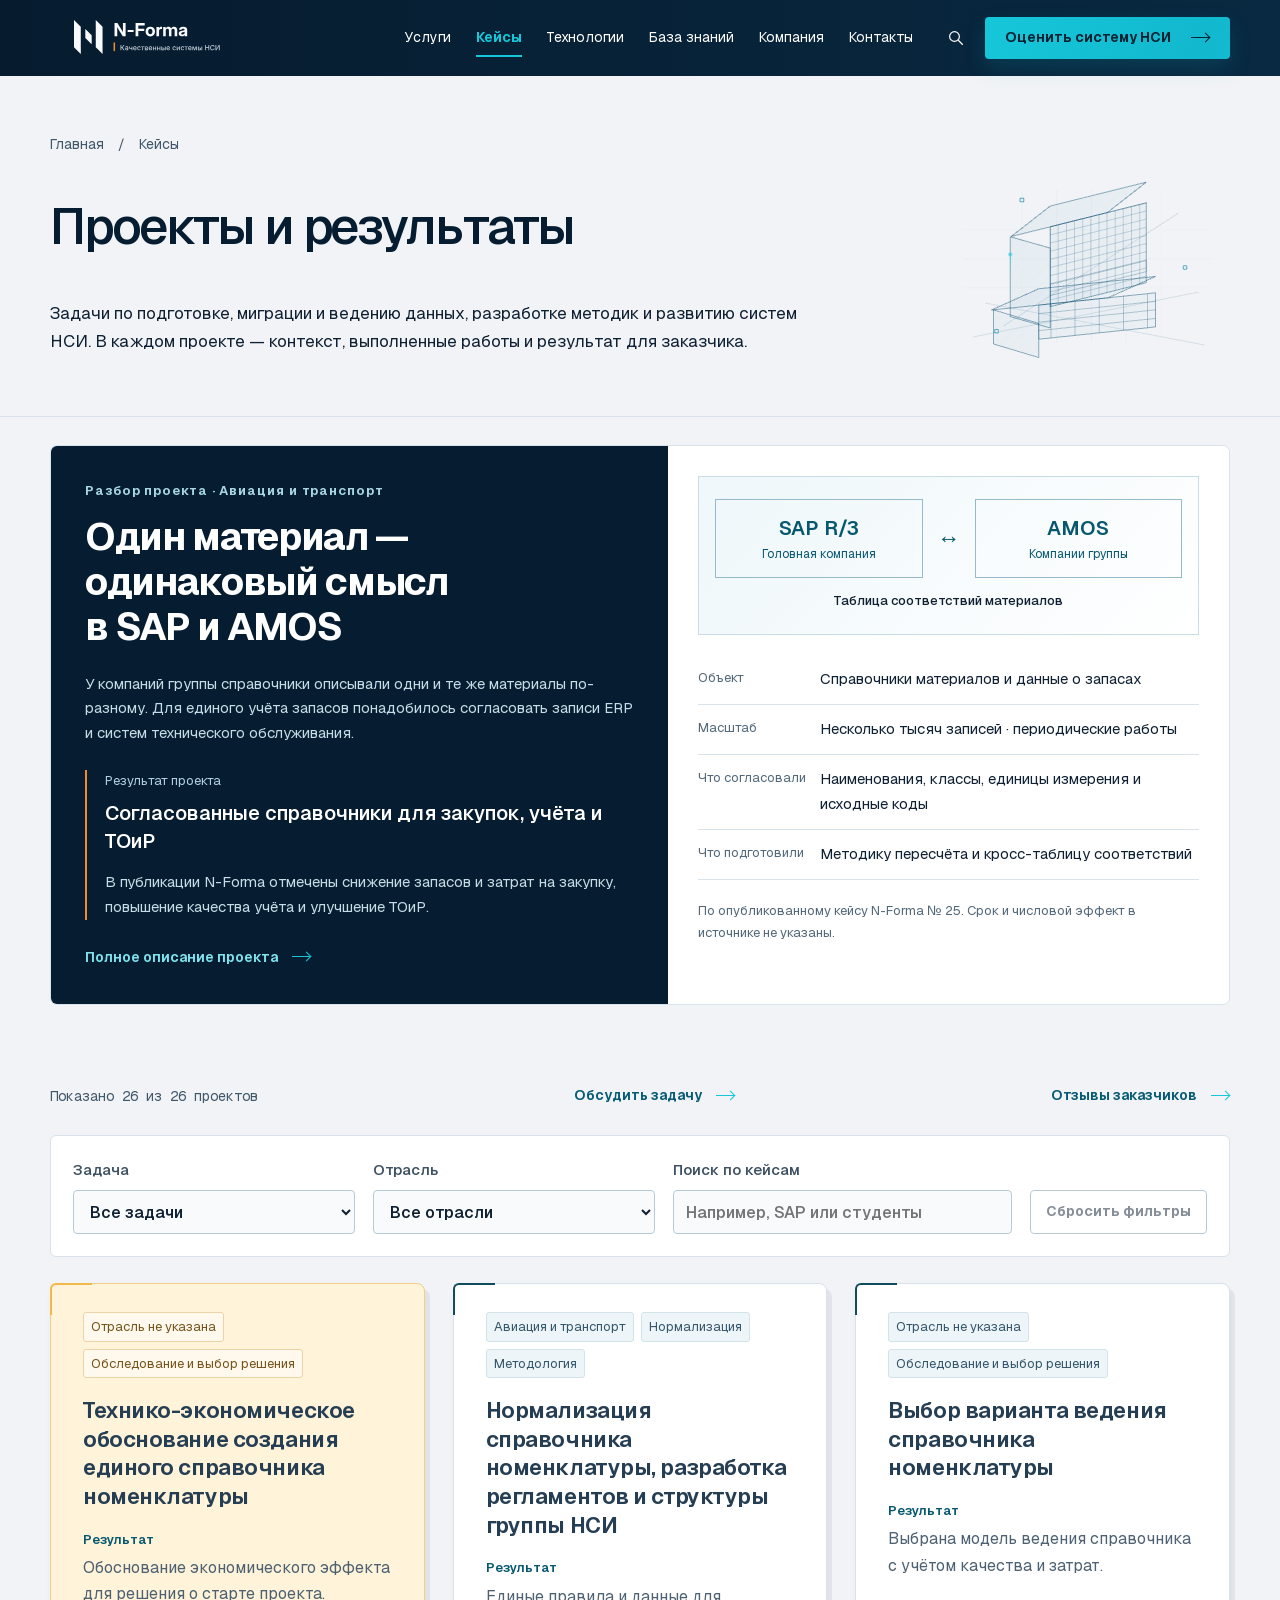
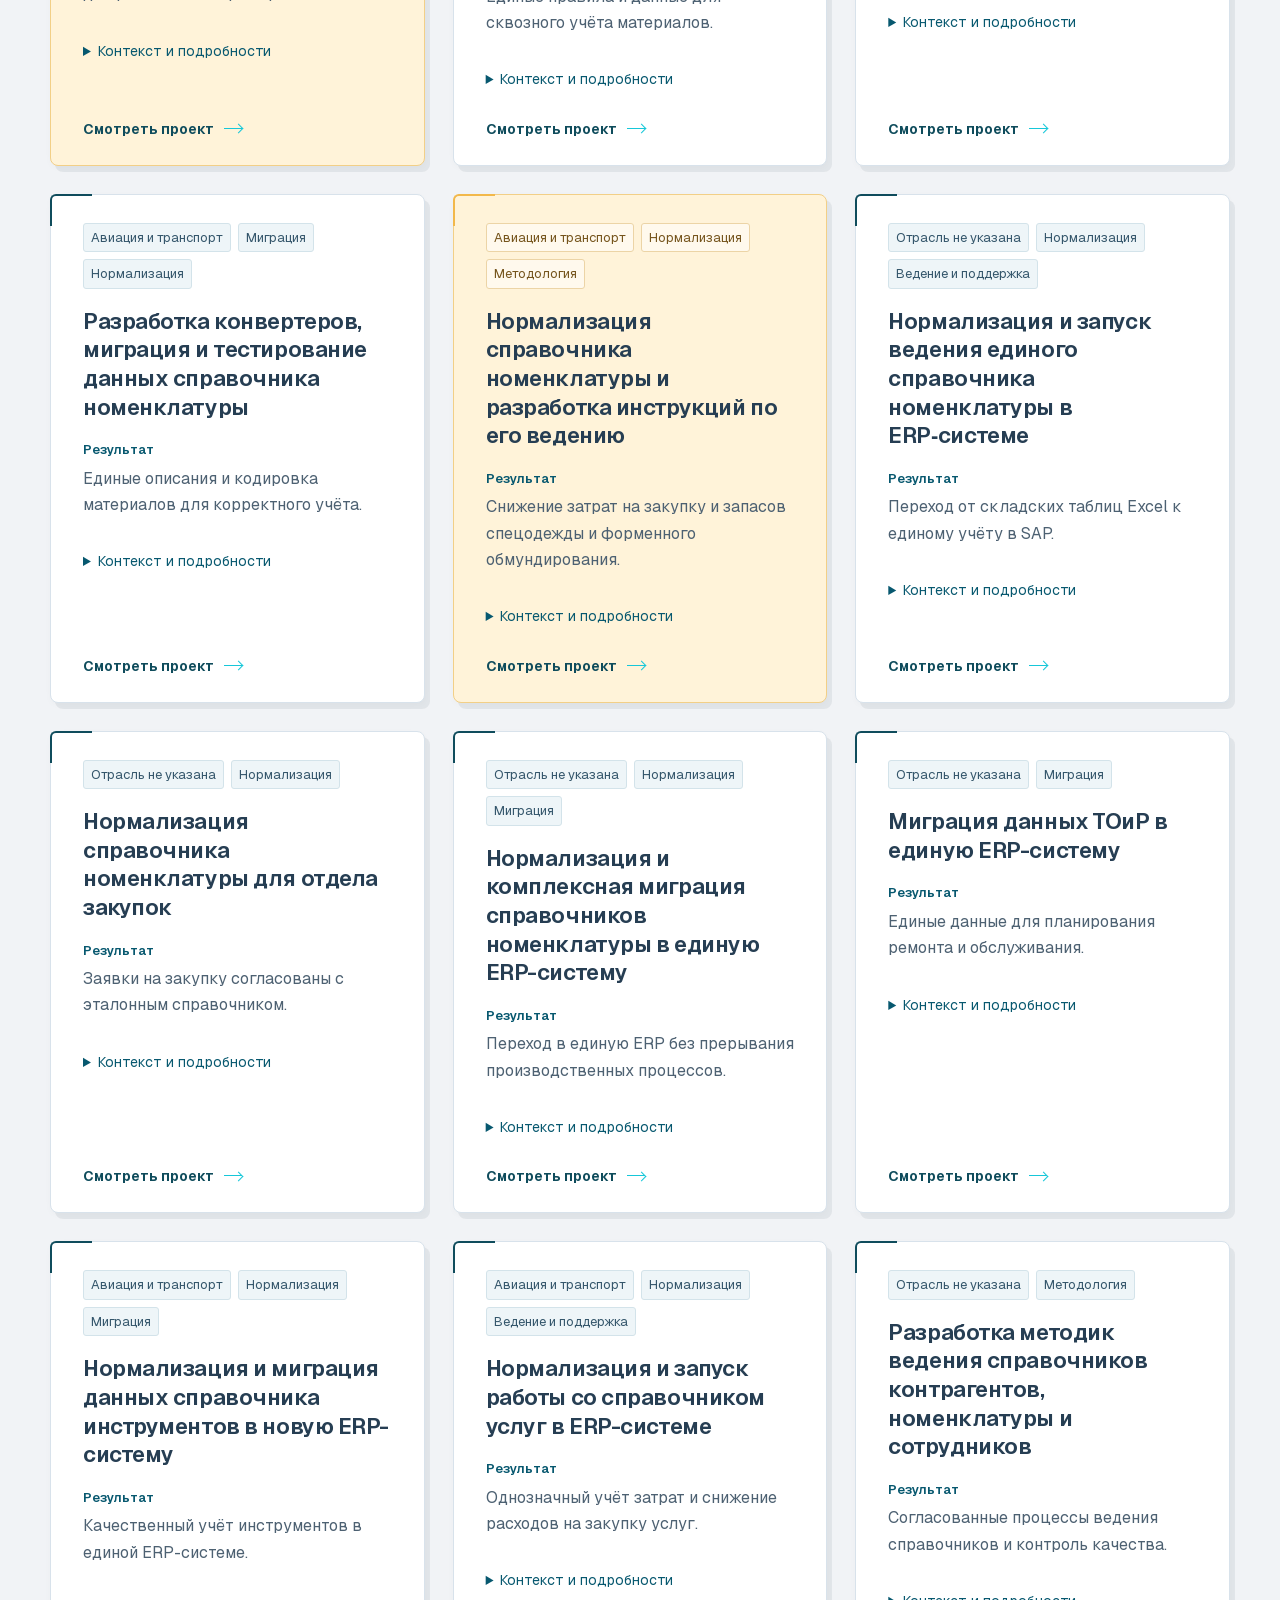
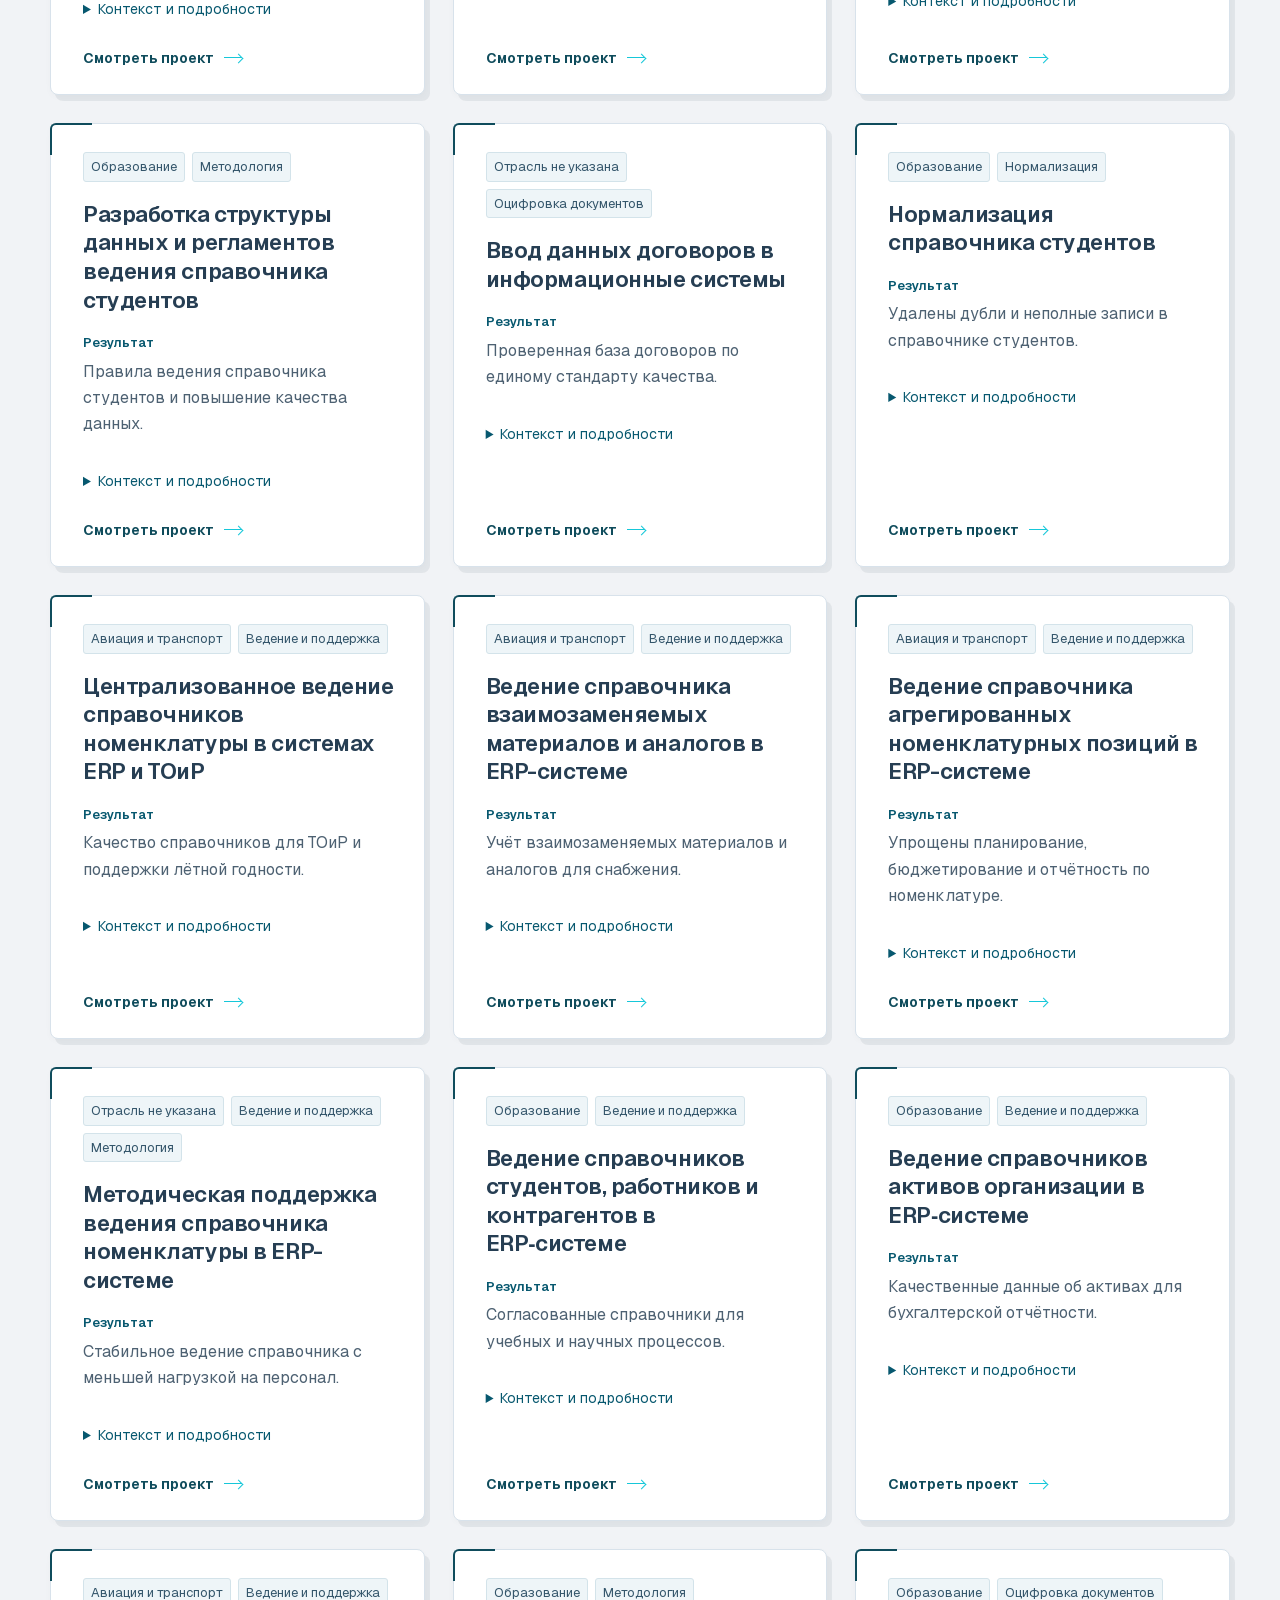
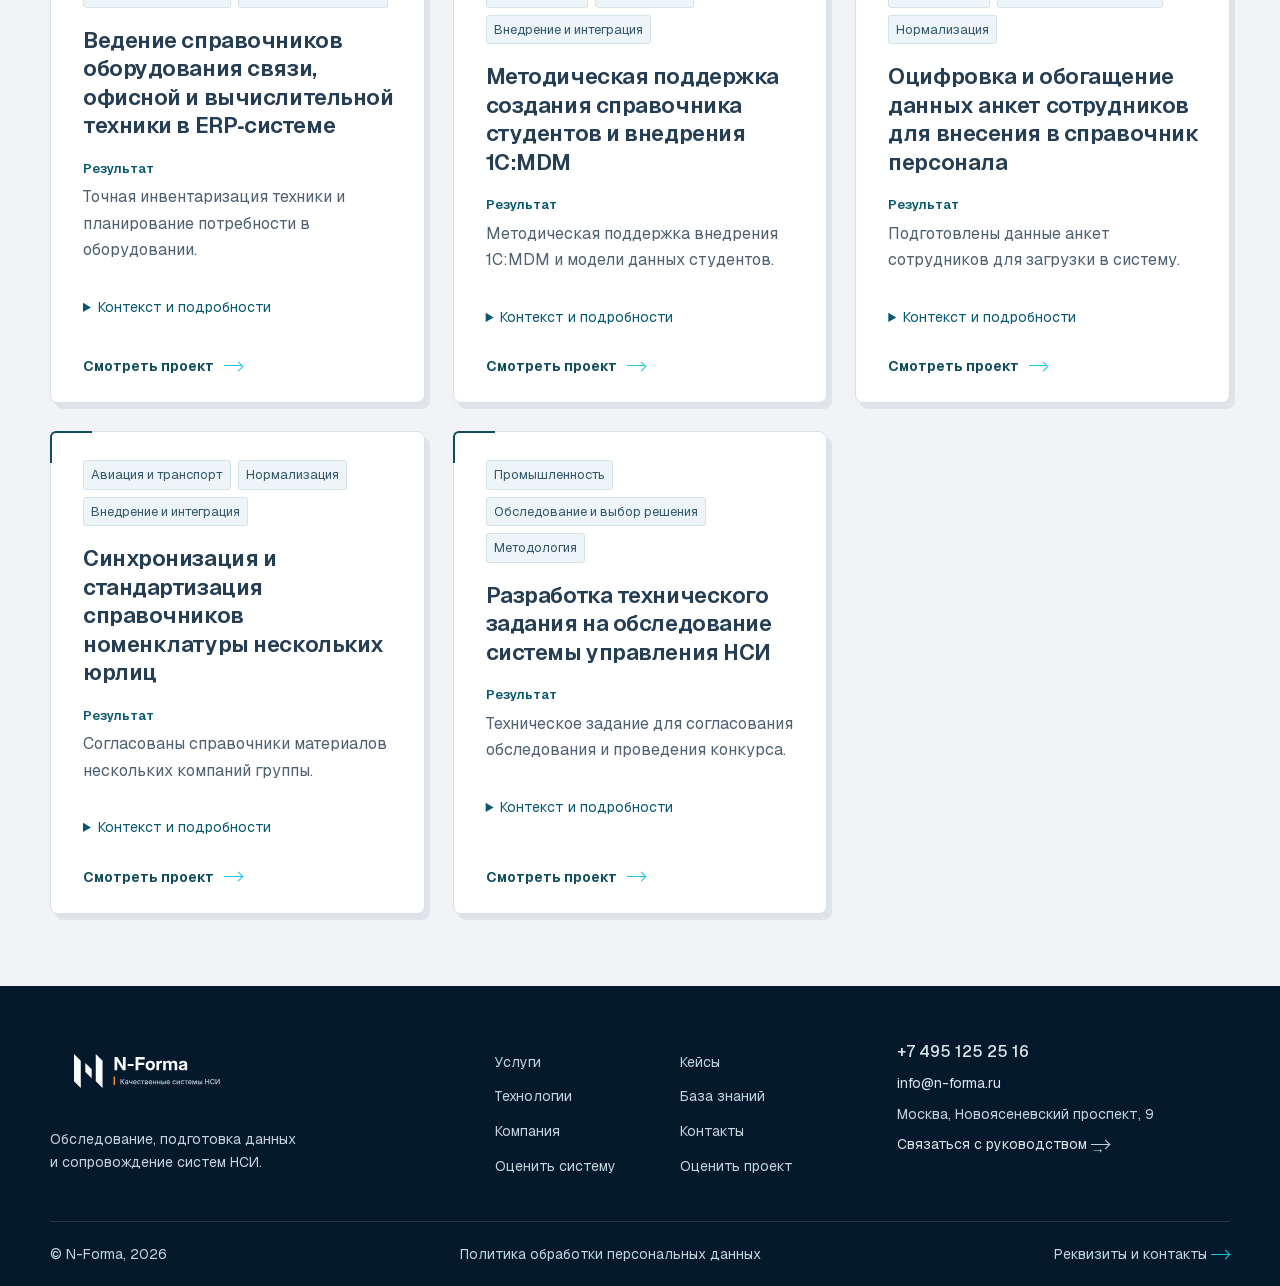
==== cases.html @ 67348733 "Update N-Forma website preview" ====
<!doctype html>
<html lang="ru">

<head>

  <meta charset="utf-8"><meta name="viewport" content="width=device-width,initial-scale=1">

  <title>Кейсы — N-Forma</title>

  <meta name="description" content="Обследование, нормализация и сопровождение системы НСИ. Реальные проекты и понятный путь к решению вашей задачи.">

  <link rel="icon" href="assets/favicon.svg" type="image/svg+xml">

  <link rel="stylesheet" href="styles.css"><script src="data.js?v=3a1f47add6fd" defer></script><script src="site-interactions.js?v=3a1f47add6fd" defer></script><script src="main.js?v=3a1f47add6fd" defer></script>

<link rel="stylesheet" href="arrow-alignment.css"><link rel="stylesheet" href="navigation-state.css"><link rel="stylesheet" href="brandbook-cards.css?v=b3c3fd119203"><link rel="stylesheet" href="living-blueprint.css?v=c38be927a0c7"><script src="living-blueprint.js?v=c38be927a0c7" defer></script><link rel="stylesheet" href="section-blueprints.css?v=128b414342e8"><script src="section-blueprints-data.js?v=128b414342e8" defer></script><script src="section-blueprints.js?v=128b414342e8" defer></script><link rel="stylesheet" href="site-interactions.css?v=3a1f47add6fd"><link rel="stylesheet" href="research-enhancements.css?v=e15703fcad5e"><script src="research-enhancements.js?v=e15703fcad5e" defer></script></head>

<body data-page="cases">

  <a class="skip-link" href="#main">К основному содержанию</a>

  <header class="site-header" data-header></header>

<main id="main"><section class="section-intro section-intro--diagram"><div class="container"><div class="breadcrumbs"><a href="index.html">Главная</a><span>/</span><span data-breadcrumb-title></span></div><h1 data-page-title></h1><p class="intro-lead" data-page-description></p></div></section><!-- rx:featured:start --><div class="container"><article class="rx-featured" aria-labelledby="featured-case-title"><div class="rx-feature-story"><p class="rx-kicker">Разбор проекта · Авиация и транспорт</p><h3 id="featured-case-title">Один материал —<br>одинаковый смысл<br>в SAP и AMOS</h3><p>У компаний группы справочники описывали одни и те же материалы по-разному. Для единого учёта запасов понадобилось согласовать записи ERP и систем технического обслуживания.</p><div class="rx-case-result"><span>Результат проекта</span><strong>Согласованные справочники для закупок, учёта и ТОиР</strong><p>В публикации N-Forma отмечены снижение запасов и затрат на закупку, повышение качества учёта и улучшение ТОиР.</p></div><a class="text-link" href="https://n-forma.ru/project_25">Полное описание проекта <span class="arrow" aria-hidden="true">→</span></a></div><div class="rx-case-passport"><div class="rx-case-diagram" aria-label="Согласование справочников SAP R/3 и AMOS"><span>SAP R/3<small>Головная компания</small></span><b aria-hidden="true">↔</b><span>AMOS<small>Компании группы</small></span><strong>Таблица соответствий материалов</strong></div><dl><div><dt>Объект</dt><dd>Справочники материалов и данные о запасах</dd></div><div><dt>Масштаб</dt><dd>Несколько тысяч записей · периодические работы</dd></div><div><dt>Что согласовали</dt><dd>Наименования, классы, единицы измерения и исходные коды</dd></div><div><dt>Что подготовили</dt><dd>Методику пересчёта и кросс-таблицу соответствий</dd></div></dl><p class="rx-footnote">По опубликованному кейсу N-Forma № 25. Срок и числовой эффект в источнике не указаны.</p></div></article></div><!-- rx:featured:end --><section class="overview-section"><div class="container"><div class="overview-tools"><span class="result-count" data-count></span><a class="text-link" href="contacts.html#question">Обсудить задачу <span aria-hidden="true">↗</span></a></div><div class="overview-grid" data-overview></div></div></section></main>
<footer data-footer></footer>

  <dialog class="search-dialog" aria-labelledby="search-title"><div class="dialog-heading"><h2 id="search-title">Поиск по сайту</h2><button type="button" class="icon-button" data-close-search aria-label="Закрыть поиск">×</button></div><label class="visually-hidden" for="site-search">Что вы ищете?</label><input id="site-search" type="search" placeholder="Услуга, проект, технология…" autocomplete="off"><p class="search-help">Например: обследование, миграция, студенты, Loginom.</p><div class="search-results" aria-live="polite"></div></dialog>

  <script type="application/ld+json">{"@context":"https://schema.org","@type":"Organization","name":"N-Forma","url":"https://n-forma.ru/","email":"info@n-forma.ru","telephone":"+74951252516"}</script>

</body>

</html>
---- styles.css ----
@font-face{font-family:Geist;src:url('assets/fonts/sans-cyr.woff2') format('woff2');font-weight:100 900;font-display:swap;unicode-range:U+0301,U+0400-045F,U+0490-0491,U+04B0-04B1,U+2116}
@font-face{font-family:Geist;src:url('assets/fonts/sans-latin.woff2') format('woff2');font-weight:100 900;font-display:swap;unicode-range:U+0000-00FF,U+2000-206F,U+20AC,U+2122,U+2191,U+2193,U+2212,U+2215}
@font-face{font-family:'Geist Mono';src:url('assets/fonts/mono-cyr.woff2') format('woff2');font-weight:100 900;font-display:swap;unicode-range:U+0301,U+0400-045F,U+2116}
@font-face{font-family:'Geist Mono';src:url('assets/fonts/mono-latin.woff2') format('woff2');font-weight:100 900;font-display:swap;unicode-range:U+0000-00FF,U+2000-206F,U+2122,U+2191,U+2193,U+2212,U+2215}


:root {
  --ink: #0f2033;
  --navy: #061d31;
  --navy-2: #0e3656;
  --teal: #07586f;
  --cyan: #16c7d9;
  --cyan-soft: #dff8fb;
  --orange: #f28b2b;
  --cloud: #f1f3f6;
  --line: #d8e2eb;
  --steel: #647386;
  --white: #ffffff;
}

* { box-sizing: border-box; }
html { scroll-behavior: smooth; }
body {
  margin: 0;
  background: var(--cloud);
  color: var(--ink);
  font-family: var(--font-geist-sans), Inter, Arial, sans-serif;
  -webkit-font-smoothing: antialiased;
}
a { color: inherit; text-decoration: none; }
button { font: inherit; }
.container { width: min(1180px, calc(100% - 48px)); margin: 0 auto; }

.site-header {
  position: fixed;
  z-index: 50;
  inset: 0 0 auto;
  height: 76px;
  color: var(--white);
  background: linear-gradient(90deg, #061b2e 0%, #082941 100%);
  transition: box-shadow .25s ease, height .25s ease;
}
.site-header.is-scrolled { height: 68px; box-shadow: 0 12px 36px rgba(4, 26, 43, .18); }
.nav-wrap { height: 100%; display: flex; align-items: center; gap: 28px; }
.brand { display: inline-flex; align-items: center; min-width: 199px; flex: 0 0 auto; }
.brand-logo { display: block; width: 199px; height: 64px; }
.main-nav { margin-left: auto; display: flex; align-items: center; gap: 25px; font-size: 12px; }
.main-nav a { position: relative; opacity: .82; transition: opacity .2s ease; }
.main-nav a::after { content: ""; position: absolute; left: 0; right: 100%; bottom: -8px; height: 1px; background: var(--cyan); transition: right .2s ease; }
.main-nav a:hover, .main-nav a:focus-visible { opacity: 1; }
.main-nav a:hover::after, .main-nav a:focus-visible::after { right: 0; }
.header-cta { flex: 0 0 auto; }

.button { min-height: 46px; display: inline-flex; align-items: center; justify-content: center; gap: 20px; padding: 0 22px; border: 1px solid transparent; border-radius: 4px; font-size: 12px; font-weight: 650; transition: transform .2s ease, box-shadow .2s ease, background .2s ease; }
.button:hover { transform: translateY(-2px); }
.button-cyan { min-height: 42px; padding: 0 19px; background: var(--cyan); color: #032234; box-shadow: 0 9px 22px rgba(18, 185, 210, .15); }
.button-primary { background: linear-gradient(135deg, #075570, #087f98); color: #fff; box-shadow: 0 12px 28px rgba(6, 67, 92, .18); }
.button-secondary { border-color: #7893a6; background: rgba(255,255,255,.72); color: var(--ink); }
.arrow { font-size: 19px; font-weight: 400; line-height: 1; color: var(--cyan); transition: transform .2s ease; }
a:hover .arrow { transform: translateX(4px); }
.button-primary .arrow, .button-cyan .arrow { color: currentColor; }

.menu-toggle { display: none; width: 42px; height: 42px; margin-left: auto; border: 1px solid rgba(255,255,255,.25); border-radius: 4px; background: transparent; align-items: center; justify-content: center; flex-direction: column; gap: 5px; }
.menu-toggle span { width: 18px; height: 1px; background: #fff; transition: transform .2s ease, opacity .2s ease; }
.menu-toggle.is-open span:nth-child(1) { transform: translateY(6px) rotate(45deg); }
.menu-toggle.is-open span:nth-child(2) { opacity: 0; }
.menu-toggle.is-open span:nth-child(3) { transform: translateY(-6px) rotate(-45deg); }

.hero { position: relative; min-height: 638px; padding-top: 76px; overflow: hidden; background: radial-gradient(circle at 70% 40%, #fff 0, rgba(255,255,255,.88) 22%, transparent 55%), linear-gradient(118deg, #fff 0%, #f7fafc 55%, #eaf3f8 100%); }
.hero::after { content: ""; position: absolute; left: 0; right: 0; bottom: 0; height: 1px; background: var(--line); }
.hero-grid { position: absolute; inset: 76px 0 0 48%; opacity: .42; background-image: linear-gradient(rgba(17,75,95,.11) 1px, transparent 1px), linear-gradient(90deg, rgba(17,75,95,.11) 1px, transparent 1px); background-size: 72px 72px; mask-image: linear-gradient(to right, transparent, #000 25%, #000 80%, transparent); }
.hero-layout { min-height: 562px; display: grid; grid-template-columns: 1.02fr .98fr; align-items: center; position: relative; z-index: 1; }
.hero-copy { padding: 54px 0 50px; }
.eyebrow { margin: 0 0 18px; display: flex; align-items: center; gap: 12px; color: #517083; font-family: var(--font-geist-mono), monospace; font-size: 10px; font-weight: 600; letter-spacing: .16em; text-transform: uppercase; }
.eyebrow span { display: block; width: 2px; height: 23px; background: var(--orange); }
.hero h1 { margin: 0; max-width: 650px; font-size: clamp(48px, 5vw, 72px); line-height: .99; letter-spacing: -.055em; font-weight: 630; }
.hero h1 em { color: var(--teal); font-style: normal; }
.hero-lead { max-width: 530px; margin: 27px 0 0; color: #3f5263; font-size: 17px; line-height: 1.65; }
.hero-actions { display: flex; gap: 14px; margin-top: 32px; }

.blueprint { position: relative; height: 470px; transform: perspective(900px) rotateX(1deg); }
.blueprint-label { position: absolute; top: 40px; right: 4px; color: #6b8da0; font-family: var(--font-geist-mono), monospace; font-size: 9px; letter-spacing: .14em; }
.building { position: absolute; border: 1px solid rgba(8, 76, 111, .55); background-color: rgba(190, 218, 232, .18); box-shadow: inset 0 0 30px rgba(10,83,118,.04); background-image: linear-gradient(rgba(8,76,111,.22) 1px, transparent 1px), linear-gradient(90deg, rgba(8,76,111,.22) 1px, transparent 1px); background-size: 22px 22px; }
.building i { position: absolute; inset: 0; border: inherit; transform-origin: bottom left; }
.building.back { width: 270px; height: 230px; right: 78px; top: 92px; transform: skewY(-14deg); }
.building.back i:nth-child(1) { transform: translateX(-112px) skewY(28deg); width: 112px; background-color: rgba(8,61,91,.05); }
.building.back i:nth-child(2) { transform: translateY(-58px) skewX(-62deg); height: 58px; background-color: rgba(255,255,255,.2); }
.building.back i:nth-child(3) { inset: auto 0 18px; height: 34px; background: rgba(5,48,76,.12); }
.building.front { width: 340px; height: 102px; right: 22px; top: 310px; transform: skewY(-6deg); background-size: 34px 24px; }
.building.front i:nth-child(1) { transform: translateX(-135px) skewY(22deg); width: 135px; background-color: rgba(8,61,91,.07); }
.building.front i:nth-child(2) { transform: translateY(-48px) skewX(-71deg); height: 48px; }
.building.front i:nth-child(3) { inset: 14px auto 0 21%; width: 1px; border: 0; background: rgba(8,76,111,.45); }
.building.front i:nth-child(4) { inset: 14px 17% 0 auto; width: 1px; border: 0; background: rgba(8,76,111,.45); }
.axis { position: absolute; height: 1px; background: rgba(8,76,111,.3); transform-origin: left; }
.axis-a { width: 620px; left: -60px; bottom: 66px; transform: rotate(-7deg); }
.axis-b { width: 540px; left: -20px; bottom: 44px; transform: rotate(10deg); }
.axis-c { width: 520px; left: 10px; bottom: 104px; transform: rotate(-28deg); }
.node { position: absolute; width: 4px; height: 4px; border: 1px solid #1689ab; background: #fff; }
.node-a { top: 62px; left: 35%; }.node-b { top: 154px; right: 2%; }.node-c { bottom: 37px; left: 12%; }

.trust-strip { background: rgba(255,255,255,.9); border-bottom: 1px solid var(--line); }
.trust-grid { min-height: 126px; display: grid; grid-template-columns: 1fr 1fr 1fr 1.35fr; align-items: stretch; }
.metric { position: relative; display: grid; grid-template-columns: 42px auto; grid-template-rows: auto auto; align-content: center; column-gap: 13px; padding: 20px 28px; border-right: 1px solid var(--line); }
.metric:first-child { padding-left: 0; }
.metric:last-child { border-right: 0; }
.metric-icon { grid-row: 1 / 3; align-self: center; color: #0b5270; font-size: 28px; font-weight: 300; }
.metric strong { font-size: 29px; line-height: 1.05; letter-spacing: -.04em; }
.metric p { margin: 7px 0 0; color: #556578; font-size: 11px; line-height: 1.45; }
.metric-wide strong { font-size: 20px; }

.section { padding: 88px 0 96px; }
.services-section { position: relative; overflow: hidden; background: linear-gradient(180deg, #f6f9fb, #fff); }
.services-section > .container { position: relative; z-index: 1; }
.layer-stack { position: absolute; z-index: 0; top: 74px; right: -50px; width: 320px; height: 250px; opacity: .28; pointer-events: none; transform: rotate(-5deg); }
.layer-stack span { position: absolute; right: 0; width: 245px; height: 118px; border: 1px solid rgba(15,92,126,.26); background-image: linear-gradient(rgba(20,111,147,.14) 1px, transparent 1px), linear-gradient(90deg, rgba(20,111,147,.14) 1px, transparent 1px); background-size: 28px 28px; transform: skewY(-18deg); }
.layer-stack span:nth-child(1) { top: 0; right: 42px; }
.layer-stack span:nth-child(2) { top: 49px; right: 18px; background-color: rgba(22,199,217,.045); }
.layer-stack span:nth-child(3) { top: 98px; right: -6px; background-color: rgba(14,54,86,.045); }
.layer-stack i { position: absolute; top: 22px; right: 92px; width: 7px; height: 7px; border: 1px solid #f28b2b; background: #fff; box-shadow: 70px 58px 0 -1px #fff, 70px 58px 0 0 #1689ab, 144px 118px 0 -1px #fff, 144px 118px 0 0 #1689ab; }
.section-heading { margin-bottom: 38px; display: flex; align-items: end; justify-content: space-between; gap: 30px; }
.section-heading h2 { margin: 0; font-size: clamp(34px, 4vw, 50px); line-height: 1.08; letter-spacing: -.045em; font-weight: 610; }
.text-link { display: inline-flex; align-items: center; gap: 14px; color: #075b75; font-size: 12px; font-weight: 620; }
.services-grid { display: grid; grid-template-columns: repeat(5, 1fr); gap: 13px; }
.service-card { min-height: 314px; display: flex; flex-direction: column; padding: 24px 22px 21px; border: 1px solid #dce5ec; border-radius: 6px; background: rgba(255,255,255,.92); box-shadow: 0 12px 32px rgba(21, 58, 82, .045); transition: transform .25s ease, border-color .25s ease, box-shadow .25s ease; }
.service-card:hover { transform: translateY(-7px); border-color: #99cad6; box-shadow: 0 20px 42px rgba(13, 67, 91, .1); }
.service-top { display: flex; align-items: start; justify-content: space-between; }
.service-icon { color: #0d6680; font-size: 31px; line-height: 1; }
.service-no { color: #8da0ae; font-family: var(--font-geist-mono), monospace; font-size: 10px; }
.service-card h3 { margin: 28px 0 13px; font-size: 17px; line-height: 1.3; letter-spacing: -.02em; }
.service-card p { margin: 0; color: #5c6a79; font-size: 12px; line-height: 1.58; }
.card-link { margin-top: auto; display: flex; align-items: center; justify-content: space-between; color: #0a6982; font-size: 11px; font-weight: 650; }
.cases-section { background: #fff; }
.cases-heading { align-items: center; }
.filters { display: flex; gap: 5px; padding: 4px; border-radius: 6px; background: #eef3f6; }
.filter { min-height: 34px; padding: 0 16px; border: 0; border-radius: 4px; color: #536476; background: transparent; font-size: 10px; cursor: pointer; transition: color .2s ease, background .2s ease; }
.filter:hover { color: var(--ink); }
.filter.is-active { color: #fff; background: var(--navy); }
.cases-grid { display: grid; grid-template-columns: repeat(4, 1fr); gap: 14px; }
.case-card { min-height: 430px; display: flex; flex-direction: column; overflow: hidden; border: 1px solid var(--line); border-radius: 7px; background: #fff; box-shadow: 0 13px 32px rgba(17, 55, 79, .05); }
.case-visual { position: relative; height: 174px; overflow: hidden; background: linear-gradient(155deg, #041a2e, #06314e); }
.case-visual::after { content: ""; position: absolute; inset: 0; background: linear-gradient(120deg, transparent, rgba(18,185,210,.09)); }
.case-grid-lines { position: absolute; inset: 0; opacity: .22; background-image: linear-gradient(rgba(58,193,220,.32) 1px, transparent 1px), linear-gradient(90deg, rgba(58,193,220,.32) 1px, transparent 1px); background-size: 22px 22px; }
.case-visual i { position: absolute; z-index: 1; bottom: 18px; width: 52px; border: 1px solid rgba(96,214,232,.52); background: rgba(18,105,139,.12); box-shadow: inset 0 0 18px rgba(18,185,210,.08); }
.case-visual i:nth-of-type(1) { left: 18px; height: 65px; }
.case-visual i:nth-of-type(2) { left: 72px; height: 91px; }
.case-visual i:nth-of-type(3) { left: 126px; height: 54px; }
.case-visual i:nth-of-type(4) { left: 181px; height: 108px; width: 72px; }
.case-visual.campus i { transform: skewY(-12deg); }
.case-visual.transport i { width: 1px; border-width: 0 0 0 1px; transform: rotate(18deg); transform-origin: bottom; }
.case-visual.transport i:nth-of-type(1) { left: 35px; height: 112px; }
.case-visual.transport i:nth-of-type(2) { left: 92px; height: 82px; }
.case-visual.transport i:nth-of-type(3) { left: 150px; height: 125px; }
.case-visual.transport i:nth-of-type(4) { left: 215px; height: 70px; }
.case-visual.digital i { border-radius: 2px; transform: translateY(8px) rotate(45deg); }
.case-visual b { position: absolute; z-index: 2; top: 13px; left: 14px; color: rgba(154,225,237,.7); font-family: var(--font-geist-mono), monospace; font-size: 7px; font-weight: 400; letter-spacing: .12em; }
.case-copy { flex: 1; display: flex; flex-direction: column; padding: 22px 20px 20px; }
.case-tag { color: #07849d; font-family: var(--font-geist-mono), monospace; font-size: 8px; font-weight: 650; letter-spacing: .08em; text-transform: uppercase; }
.case-copy h3 { margin: 13px 0 10px; font-size: 16px; line-height: 1.32; letter-spacing: -.02em; }
.case-copy p { margin: 0; color: #5c6a79; font-size: 11px; line-height: 1.55; }
.case-copy .card-link { margin-top: auto; }
.case-note { margin: 18px 0 0; color: #7b8a98; font-size: 10px; }

.process-section { color: #fff; background: linear-gradient(110deg, #061d31, #082b45); }
.process-heading { align-items: end; }
.process-heading h2 { color: #fff; }
.process-heading > p { max-width: 430px; margin: 0; color: #aebdca; font-size: 13px; line-height: 1.6; }
.eyebrow-light { color: #91aebe; }
.steps-grid { display: grid; grid-template-columns: repeat(5, 1fr); border-top: 1px solid rgba(255,255,255,.15); }
.step { position: relative; min-height: 245px; padding: 28px 25px 0 0; }
.step:not(:last-child)::after {
  content: "";
  position: absolute;
  top: 42px;
  right: calc(50% - 41px);
  width: 24px;
  height: 8px;
  background: var(--cyan);
  clip-path: polygon(0 44%, 72% 44%, 72% 0, 100% 50%, 72% 100%, 72% 56%, 0 56%);
  transform: translateY(-50%);
}
.step-head { display: flex; align-items: center; gap: 12px; color: #fff; font-family: var(--font-geist-mono), monospace; font-size: 17px; }
.step-head i { width: 28px; height: 28px; border: 1px solid rgba(75,189,211,.7); border-radius: 50%; }
.step h3 { margin: 43px 0 11px; font-size: 15px; }
.step p { margin: 0; max-width: 180px; color: #9eafbc; font-size: 11px; line-height: 1.58; }

.partners-section { position: relative; overflow: hidden; background: #f4f8fa; }
.partners-section > .container { position: relative; z-index: 1; }
.network-field { position: absolute; z-index: 0; top: 28px; right: 2%; width: 430px; height: 315px; opacity: .24; pointer-events: none; background-image: linear-gradient(rgba(10,91,120,.12) 1px, transparent 1px), linear-gradient(90deg, rgba(10,91,120,.12) 1px, transparent 1px); background-size: 46px 46px; mask-image: radial-gradient(circle at center, #000 16%, transparent 74%); }
.network-field span { position: absolute; width: 7px; height: 7px; border: 1px solid #0a7898; background: #f4f8fa; }
.network-field span:nth-child(1) { left: 13%; top: 24%; }
.network-field span:nth-child(2) { left: 31%; top: 15%; }
.network-field span:nth-child(3) { left: 48%; top: 38%; width: 11px; height: 11px; background: rgba(22,199,217,.3); }
.network-field span:nth-child(4) { left: 68%; top: 20%; }
.network-field span:nth-child(5) { left: 79%; top: 53%; border-color: #f28b2b; background: #f28b2b; }
.network-field span:nth-child(6) { left: 57%; top: 72%; }
.network-field span:nth-child(7) { left: 25%; top: 64%; }
.network-field i { position: absolute; left: 15%; top: 26%; width: 66%; height: 1px; background: rgba(10,91,120,.45); transform-origin: left; transform: rotate(20deg); }
.network-field i:nth-of-type(2) { left: 30%; top: 17%; width: 49%; transform: rotate(44deg); }
.network-field i:nth-of-type(3) { left: 26%; top: 66%; width: 40%; transform: rotate(-33deg); }
.partner-layout { display: grid; grid-template-columns: .85fr 1.15fr; gap: 80px; align-items: center; }
.partner-layout h2 { margin: 0; font-size: clamp(36px, 4vw, 52px); line-height: 1.08; letter-spacing: -.045em; font-weight: 610; }
.partner-lead { max-width: 480px; margin: 25px 0 28px; color: #5c6a79; font-size: 14px; line-height: 1.65; }
.partner-grid { display: grid; grid-template-columns: 1fr 1fr; border-top: 1px solid var(--line); border-left: 1px solid var(--line); }
.partner-card { min-height: 92px; display: grid; grid-template-columns: 28px 1fr auto; align-items: center; gap: 12px; padding: 18px 20px; border-right: 1px solid var(--line); border-bottom: 1px solid var(--line); background: rgba(255,255,255,.7); transition: background .2s ease; }
.partner-card:hover { background: #fff; }
.partner-card > span:first-child { color: #92a3b1; font-family: var(--font-geist-mono), monospace; font-size: 9px; }
.partner-card strong { font-size: 15px; }

.cta-section { position: relative; overflow: hidden; color: #fff; background: linear-gradient(120deg, #08263d, #062038 55%, #073653); }
.cta-grid { position: absolute; inset: 0 0 0 45%; opacity: .22; background-image: linear-gradient(rgba(62,199,223,.4) 1px, transparent 1px), linear-gradient(90deg, rgba(62,199,223,.4) 1px, transparent 1px); background-size: 40px 40px; transform: skewX(-12deg); }
.cta-layout { min-height: 330px; padding-block: 64px; display: grid; grid-template-columns: 1fr .8fr; align-items: center; position: relative; z-index: 1; }
.cta-layout h2 { margin: 0; font-size: clamp(35px, 4vw, 48px); line-height: 1.08; letter-spacing: -.04em; }
.cta-layout p:not(.eyebrow) { max-width: 530px; margin: 18px 0 0; color: #bdcbd6; font-size: 13px; }
.button-dark { color: #fff; border-color: rgba(255,255,255,.46); background: rgba(4,25,42,.4); }
.button-dark .arrow { color: var(--cyan); }
.cta-structure { position: relative; height: 270px; transform: skewY(-8deg); }
.cta-structure i { position: absolute; left: 14%; right: 0; border: 1px solid rgba(70,199,220,.45); background: rgba(20,112,143,.07); }
.cta-structure i:nth-child(1) { bottom: 25px; height: 105px; }
.cta-structure i:nth-child(2) { bottom: 130px; left: 30%; height: 70px; }
.cta-structure i:nth-child(3) { bottom: 200px; left: 45%; height: 35px; }
.cta-structure i:nth-child(4) { bottom: 25px; left: 35%; width: 1px; border-width: 0 0 0 1px; height: 210px; }
.cta-structure i:nth-child(5) { bottom: 25px; left: 66%; width: 1px; border-width: 0 0 0 1px; height: 180px; }

footer { color: #dbe5ec; background: #041a2c; }
.footer-grid { display: grid; grid-template-columns: 1.55fr 1fr 1.3fr 1.25fr; gap: 54px; padding-top: 54px; padding-bottom: 44px; }
.footer-brand p { max-width: 250px; margin: 24px 0 0; color: #8297a7; font-size: 11px; line-height: 1.65; }
.footer-column { display: flex; flex-direction: column; align-items: start; gap: 12px; font-size: 11px; }
.footer-column > strong { margin-bottom: 6px; color: #fff; font-size: 10px; letter-spacing: .13em; text-transform: uppercase; }
.footer-column a { color: #a9bac6; }
.footer-column a:hover { color: var(--cyan); }
.footer-contact span { color: #8297a7; line-height: 1.5; }
.footer-bottom { min-height: 65px; display: flex; align-items: center; justify-content: space-between; border-top: 1px solid rgba(255,255,255,.12); color: #657e90; font-size: 9px; }
.footer-bottom div { display: flex; gap: 34px; }
.mobile-cta { display: none; }

@media (max-width: 1080px) {
  .main-nav { gap: 16px; }
  .header-cta { padding: 0 13px; }
  .services-grid { grid-template-columns: repeat(3, 1fr); }
  .service-card:nth-child(4), .service-card:nth-child(5) { min-height: 280px; }
  .cases-grid { grid-template-columns: 1fr 1fr; }
  .partner-layout { gap: 45px; }
}

@media (max-width: 820px) {
  .container { width: min(100% - 32px, 680px); }
  .site-header, .site-header.is-scrolled { height: 64px; }
  .header-cta, .main-nav { display: none; }
  .menu-toggle { display: flex; }
  .main-nav.is-open { position: fixed; display: flex; flex-direction: column; align-items: stretch; inset: 64px 0 auto; padding: 26px 24px 30px; color: #fff; background: #061d31; box-shadow: 0 25px 45px rgba(0,0,0,.25); }
  .main-nav.is-open a, .main-nav.is-open a:nth-child(4) { display: block; padding: 11px 0; font-size: 16px; }
  .hero { min-height: auto; padding-top: 64px; }
  .hero-grid { inset: 64px 0 0 30%; }
  .hero-layout { grid-template-columns: 1fr; }
  .hero-copy { padding: 72px 0 26px; }
  .hero h1 { font-size: clamp(43px, 10.5vw, 70px); }
  .blueprint { height: 325px; width: min(540px, 100%); margin: -4px 0 12px auto; transform: scale(.85); transform-origin: right center; }
  .trust-grid { grid-template-columns: 1fr 1fr; }
  .metric, .metric:first-child { min-height: 115px; padding: 20px; border-bottom: 1px solid var(--line); }
  .metric:nth-child(2) { border-right: 0; }
  .metric:nth-child(3), .metric:nth-child(4) { border-bottom: 0; }
  .services-grid { grid-template-columns: 1fr 1fr; }
  .cases-heading { align-items: start; }
  .filters { max-width: 100%; overflow-x: auto; }
  .filter { flex: 0 0 auto; }
  .steps-grid { grid-template-columns: 1fr 1fr; }
  .step { min-height: 210px; border-bottom: 1px solid rgba(255,255,255,.12); }
  .step:not(:last-child)::after { display: none; }
  .partner-layout { grid-template-columns: 1fr; }
  .cta-layout { grid-template-columns: 1fr; padding: 70px 0; }
  .cta-structure { display: none; }
  .footer-grid { grid-template-columns: 1.4fr 1fr 1fr; }
  .footer-contact { grid-column: 2 / 4; }
}

@media (max-width: 560px) {
  .container { width: min(100% - 28px, 520px); }
  .brand { min-width: 0; }
  .hero-copy { padding-top: 55px; }
  .hero h1 { font-size: 43px; }
  .hero-lead { font-size: 15px; }
  .hero-actions { align-items: stretch; flex-direction: column; }
  .button { width: 100%; }
  .blueprint { height: 260px; margin-top: 5px; transform: scale(.65); transform-origin: 87% 18%; }
  .trust-grid { grid-template-columns: 1fr; }
  .metric, .metric:first-child { min-height: 100px; padding: 17px 0; border-right: 0; border-bottom: 1px solid var(--line); }
  .metric:nth-child(3) { border-bottom: 1px solid var(--line); }
  .section { padding: 68px 0 72px; }
  .section-heading { align-items: start; flex-direction: column; }
  .section-heading h2 { font-size: 37px; }
  .services-grid { grid-template-columns: 1fr; }
  .service-card { min-height: 245px; }
  .cases-grid { grid-template-columns: 1fr; }
  .case-card { min-height: 420px; }
  .filters { width: 100%; }
  .steps-grid { grid-template-columns: 1fr; }
  .step { min-height: 175px; padding-right: 0; }
  .step h3 { margin-top: 28px; }
  .partner-grid { grid-template-columns: 1fr; }
  .cta-layout { min-height: 430px; padding: 64px 0 92px; }
  .footer-grid { grid-template-columns: 1fr 1fr; gap: 38px 24px; }
  .footer-brand { grid-column: 1 / -1; }
  .footer-contact { grid-column: 1 / -1; }
  .footer-bottom { align-items: start; flex-direction: column; justify-content: center; gap: 12px; padding: 20px 0 92px; }
  .footer-bottom div { flex-direction: column; gap: 9px; }
  .mobile-cta { position: fixed; z-index: 45; left: 14px; right: 14px; bottom: 12px; min-height: 50px; display: flex; align-items: center; justify-content: center; gap: 24px; border: 1px solid rgba(255,255,255,.25); border-radius: 5px; color: #fff; background: linear-gradient(135deg, #08728d, #0eb3cb); box-shadow: 0 13px 36px rgba(4,29,47,.3); font-size: 13px; font-weight: 650; }
  .mobile-cta .arrow { color: #fff; }
}

@media (prefers-reduced-motion: reduce) {
  html { scroll-behavior: auto; }
  *, *::before, *::after { animation-duration: .01ms !important; transition-duration: .01ms !important; }
}

.search-dialog{width:min(760px,calc(100% - 32px));max-height:82vh;border:0;border-radius:9px;padding:30px;box-shadow:0 20px 90px #00152650;color:var(--ink)}.search-dialog::backdrop{background:#031b2bbb;backdrop-filter:blur(3px)}.dialog-heading{display:flex;justify-content:space-between;align-items:center;gap:15px;margin-bottom:24px}.dialog-heading h2{font-size:28px}.dialog-heading .icon-button{font-size:28px}.search-dialog input{width:100%;padding:13px 16px;border:1px solid #aec6d2;border-radius:4px;background:#fbfcfd;color:var(--navy);font-size:16px}.search-help{font-size:12px;color:#708595;margin-block:13px 20px}.search-results{max-height:48vh;overflow:auto}.search-result{display:block;padding:15px 0;border-top:1px solid var(--line);font-size:16px;line-height:1.35;color:var(--navy)}.search-result small{display:block;color:#77909f;font-size:11px;margin-top:6px}.empty-results{padding:25px 0;color:var(--muted);font-size:15px}
.section-intro{padding-block:58px 43px;background:var(--cloud);border-bottom:1px solid var(--line)}.breadcrumbs{display:flex;gap:14px;font-size:12px;color:#788d9d;margin-bottom:33px}.breadcrumbs a{color:var(--petrol)}.section-intro h1{font-size:clamp(37px,4vw,56px);line-height:1.13;font-weight:530;letter-spacing:-.04em;color:var(--navy);max-width:1000px}.section-intro .intro-lead{max-width:790px;margin-top:22px;color:var(--muted);font-size:17px;line-height:1.7}.overview-section{padding-block:46px 72px}.overview-tools{display:flex;justify-content:space-between;align-items:center;gap:20px;margin-bottom:28px}.result-count{font:11px 'Geist Mono',monospace;color:#738c9c}.overview-grid{display:grid;grid-template-columns:repeat(3,minmax(0,1fr));gap:20px}.overview-card{border:1px solid var(--line);padding:25px;border-radius:6px;display:flex;flex-direction:column;min-height:195px;background:#fff}.overview-card:hover{background:#f9fbfd;border-color:#99bccb}.overview-card h2{font-size:21px;line-height:1.3;margin-bottom:15px}.overview-card p{font-size:13px;line-height:1.6;color:var(--muted);margin-bottom:19px}.overview-card .card-link{font-size:12px}.overview-note{max-width:780px;margin-top:32px;font-size:14px;color:var(--muted)}.contact-layout{display:grid;grid-template-columns:1fr 1.25fr;gap:85px}.contact-details h2{font-size:26px;margin-bottom:21px}.contact-details>a{display:block;color:var(--petrol);font-size:22px;margin-bottom:7px}.contact-details p{font-size:15px;color:var(--muted);margin-block:24px}.contact-extra{display:flex;flex-direction:column;gap:14px;font-size:14px;margin-top:27px;color:var(--petrol)}.contact-form{border:1px solid var(--line);border-radius:6px;padding:29px;background:var(--cloud)}.contact-form h2{font-size:26px;margin-bottom:25px}.field-row{display:grid;grid-template-columns:1fr 1fr;gap:18px}.contact-form label{display:block;margin-bottom:19px;font-size:13px;font-weight:500;color:#415a6d}.contact-form input,.contact-form textarea{display:block;width:100%;border:1px solid #cbd9e3;border-radius:4px;background:#fff;padding:11px 12px;margin-top:7px;font-size:15px;color:var(--navy)}.contact-form textarea{min-height:138px;resize:vertical}.form-note{color:#6a8190;font-size:12px;line-height:1.6;margin-bottom:20px}.form-note a{color:var(--petrol);text-decoration:underline}


/* Six approved section links and local catalogue/search integration. */
:root{--font-geist-sans:Geist;--font-geist-mono:'Geist Mono'}
body{font-size:16px;line-height:1.55}.brand img{display:block;width:199px;height:64px}
.visually-hidden{position:absolute;width:1px;height:1px;overflow:hidden;clip-path:inset(50%)}
.skip-link{position:fixed;top:-100px;left:16px;z-index:100;padding:12px;background:white;color:var(--navy)}.skip-link:focus{top:12px}
a:focus-visible,button:focus-visible,input:focus-visible,textarea:focus-visible{outline:2px solid var(--cyan);outline-offset:5px}
.nav-actions{display:flex;align-items:center;gap:14px}.icon-button{display:grid;place-items:center;width:30px;height:36px;color:inherit;background:none;border:0;cursor:pointer}.icon-button svg{width:18px;height:18px;fill:none;stroke:currentColor;stroke-width:1.6}.nav-actions .menu-toggle{display:none;width:42px;height:42px}
.main-nav a[aria-current=page]{opacity:1}.mobile-assessments{display:none}.case-card[hidden]{display:none}
.case-note a{color:#0a6982;text-decoration:underline}.mobile-cta{opacity:0;pointer-events:none;transform:translateY(90px);transition:opacity .2s,transform .2s}.mobile-cta.is-visible{opacity:1;pointer-events:auto;transform:none}
body:not([data-page="home"]) .section-intro{padding-top:134px;position:relative;overflow:hidden}
body:not([data-page="home"]) .footer-grid{grid-template-columns:1.35fr 1.2fr 1.15fr}
.footer-brand img{width:199px;height:64px}.footer-nav{display:grid;grid-template-columns:1fr 1fr;gap:13px 22px;align-content:start;padding-top:12px;font-size:11px;color:#a9bac6}.footer-nav a:hover{color:var(--cyan)}
.footer-contact a:hover{color:var(--cyan)}body:not([data-page="home"]) .footer-contact{display:flex;flex-direction:column;gap:9px;font-size:12px}body:not([data-page="home"]) .footer-contact strong{font-size:16px;font-weight:500}
body:not([data-page="home"]) .footer-bottom{gap:20px;font-size:10px}.overview-note h2{font-size:30px;line-height:1.15;font-weight:610;color:var(--ink);margin-bottom:15px}.overview-note p{margin-bottom:14px}
.overview-card{transition:transform .25s,border-color .25s,box-shadow .25s}.overview-card:hover{transform:translateY(-4px);border-color:#99cad6;box-shadow:0 15px 35px #0d435b12}
@media(max-width:1080px){.nav-wrap{gap:20px}.main-nav{gap:16px}.nav-actions{gap:9px}}
@media(max-width:1030px){.main-nav,.header-cta{display:none}.nav-actions{margin-left:auto}.nav-actions .menu-toggle{display:flex}.main-nav.is-open{position:fixed;display:flex;flex-direction:column;align-items:stretch;inset:76px 0 auto;padding:24px;color:white;background:#061d31;box-shadow:0 25px 45px #0004;max-height:calc(100dvh - 86px);overflow:auto}.site-header.is-scrolled .main-nav.is-open{top:68px}.main-nav.is-open>a{padding:11px 0;font-size:16px}.main-nav.is-open>a:after{bottom:4px}.mobile-assessments{display:flex;flex-direction:column;gap:14px;border-top:1px solid #ffffff24;padding-top:20px;margin-top:8px;font-size:13px;color:#91c5d8}.mobile-assessments a{padding:0!important}.mobile-assessments a:after{display:none}.overview-grid{grid-template-columns:repeat(2,minmax(0,1fr))}}
@media(max-width:820px){.nav-wrap{height:100%}.main-nav.is-open,.site-header.is-scrolled .main-nav.is-open{top:64px}body:not([data-page="home"]) .section-intro{padding-top:107px}.footer-nav{gap:14px 24px}body:not([data-page="home"]) .footer-grid{grid-template-columns:1fr 1fr;gap:30px}.contact-layout{grid-template-columns:1fr;gap:35px}.overview-card h2{font-size:21px}.search-dialog{padding:22px}}
@media(max-width:560px){body:not([data-page="home"]) .footer-contact{grid-column:1/-1}.overview-grid{grid-template-columns:1fr}.overview-tools{flex-wrap:wrap}.overview-section{padding-block:32px 55px}.field-row{grid-template-columns:1fr;gap:0}.contact-form{padding:23px}.section-intro h1{font-size:36px}.contact-details>a{font-size:21px}}
@media(max-width:360px){.hero h1{font-size:39px}}
---- arrow-alignment.css ----
/* A font-independent arrow: its shaft sits at the lowercase optical centre. */
.arrow {
  display: inline-block;
  position: relative;
  flex: 0 0 19px;
  width: 19px;
  height: 8px;
  font-size: 0;
  line-height: 0;
  vertical-align: middle;
  align-self: center;
  top: -1px;
}
.arrow::before {
  content: "";
  position: absolute;
  left: 0;
  right: 1px;
  top: calc(50% - .5px);
  border-top: 1px solid currentColor;
}
.arrow::after {
  content: "";
  position: absolute;
  width: 6px;
  height: 6px;
  right: 1px;
  top: calc(50% - 3px);
  border-top: 1px solid currentColor;
  border-right: 1px solid currentColor;
  transform: rotate(45deg);
}
---- navigation-state.css ----
/* Keep the current section distinct even when the pointer leaves the menu. */
.site-header .main-nav > a[aria-current="page"] {
  color: var(--cyan);
  opacity: 1;
  font-weight: 650;
}
.site-header .main-nav > a[aria-current="page"]::after {
  right: 0;
  height: 2px;
  background: var(--cyan);
}
@media (max-width: 1030px) {
  .site-header .main-nav.is-open > a[aria-current="page"] {
    padding-left: 14px;
    border-left: 3px solid var(--cyan);
    border-radius: 0 4px 4px 0;
    background: rgba(22, 199, 217, .13);
  }
  .site-header .main-nav.is-open > a[aria-current="page"]::after {
    display: none;
  }
}
---- brandbook-cards.css ----
/* Overview cards: light surfaces and the shared engineering corners. */
.brandbook-cards {
  gap: 28px;
  align-items: stretch;
}
.brandbook-cards .overview-card {
  --card-accent: #0f4c5c;
  --card-border: #d8e2eb;
  --card-background: #ffffff;
  position: relative;
  min-height: 270px;
  padding: 28px 28px 25px 32px;
  border: 1px solid var(--card-border);
  border-radius: 8px;
  background: var(--card-background);
  box-shadow: 5px 6px 0 rgba(6, 29, 49, .065), 0 2px 7px rgba(6, 29, 49, .025);
  transition: transform .2s ease, box-shadow .2s ease;
}
.brandbook-cards .overview-card--amber {
  --card-accent: #f2b84b;
  --card-border: #f2cf87;
  --card-background: #fff3d9;
}
.brandbook-cards .overview-card:hover {
  background: var(--card-background);
  border-color: var(--card-border);
  transform: translateY(-3px);
  box-shadow: 5px 9px 0 rgba(6, 29, 49, .055), 0 8px 18px rgba(6, 29, 49, .065);
}
.brandbook-cards .overview-card h2 {
  margin: 0 0 18px;
  color: #263e53;
  font-size: 22px;
  font-weight: 630;
  line-height: 1.3;
  letter-spacing: -.02em;
  overflow-wrap: anywhere;
}
.brandbook-cards .overview-card h2 a:hover {
  color: #0f4c5c;
}
.brandbook-cards .overview-card p {
  margin: 0 0 26px;
  color: #4d6172;
  font-size: 16px;
  line-height: 1.65;
  overflow-wrap: anywhere;
}
.brandbook-cards .card-link {
  margin-top: auto;
  gap: 16px;
  flex-wrap: wrap;
  font-size: 14px;
  line-height: 1.5;
}
.brandbook-cards .card-link a {
  display: inline-flex;
  align-items: center;
  gap: 10px;
  color: #0f4c5c;
}
@media (max-width: 820px) {
  .brandbook-cards { gap: 24px; }
}
@media (max-width: 560px) {
  .brandbook-cards .overview-card {
    min-height: 245px;
    padding: 25px 23px 23px 28px;
  }
  .brandbook-cards .overview-card h2 { font-size: 22px; }
  .brandbook-cards .overview-card p { font-size: 16px; }
}
@media (prefers-reduced-motion: reduce) {
  .brandbook-cards .overview-card { transition: none; }
}
---- living-blueprint.css ----
/* Isolated motion layer. Large glass/grid planes settle into an architectural structure. */
.lb-scene { position:absolute; inset:0; }
.lb-aura { position:absolute; pointer-events:none; width:360px; height:260px; top:110px; right:30px; border-radius:50%; background:radial-gradient(ellipse,rgba(22,199,217,.13),rgba(22,199,217,.035) 45%,transparent 72%); opacity:0; }
.lb-ready .lb-scene { isolation:isolate; transform-style:preserve-3d; transform:translate3d(var(--lb-x,0px),calc(var(--lb-y,0px) + var(--lb-scroll-y,0px)),0) rotateX(var(--lb-rx,0deg)) rotateY(var(--lb-ry,0deg)); transition:transform .16s ease-out,opacity .16s ease-out; opacity:var(--lb-fade,1); }
.lb-ready .lb-aura { animation:lb-aura-in .8s ease .35s both; }
.lb-ready .lb-blueprint .building.back { animation:lb-build-back .8s cubic-bezier(.2,.75,.25,1) .12s both,lb-back-drift 9.6s ease-in-out 1.5s infinite; }
.lb-ready .lb-blueprint .building.front { animation:lb-build-front .85s cubic-bezier(.2,.75,.25,1) .35s both,lb-front-drift 9.6s ease-in-out 1.8s infinite; }
.lb-trace { display:none; }
.lb-ready.lb-desktop .lb-trace { display:block; position:absolute; inset:0; width:100%; height:100%; overflow:visible; pointer-events:none; }
.lb-trace path { fill:none; stroke:var(--cyan); vector-effect:non-scaling-stroke; }
.lb-ready.lb-desktop .lb-outline { stroke-width:1.5; stroke-dasharray:100; stroke-dashoffset:100; animation:lb-outline-in .9s ease .35s both,lb-edge-light 9.6s ease 1.5s infinite; }
.lb-ready.lb-desktop .building.front .lb-outline { animation-delay:.55s,1.8s; }
.lb-ready.lb-desktop .lb-scan { stroke-width:1.5; opacity:0; transform-box:view-box; animation:lb-scan 9.6s ease-in-out 1.6s infinite; }
.lb-ready.lb-desktop .building.front .lb-scan { animation-delay:3.8s; }
.lb-ready.lb-desktop .lb-route { stroke-width:2; stroke-linecap:round; stroke-linejoin:round; stroke-dasharray:14 86; opacity:0; animation:lb-route 9.6s ease-in-out 1.25s infinite; }
.lb-ready.lb-desktop .building.front .lb-route { animation-delay:3s; }
.lb-ready .lb-blueprint .axis { animation:lb-line-in .55s ease both; translate:0 var(--lb-axis-y,0px); }
.lb-ready .lb-blueprint .axis-a { animation-delay:.5s; }
.lb-ready .lb-blueprint .axis-b { animation-delay:.6s; }
.lb-ready .lb-blueprint .axis-c { animation-delay:.7s; }
.lb-ready .lb-blueprint .axis::after { content:""; position:absolute; left:0; top:-.5px; width:68px; height:2px; opacity:0; pointer-events:none; background:linear-gradient(90deg,transparent,var(--cyan) 65%,transparent); animation:lb-data-pulse 8.8s linear 1.25s infinite; }
.lb-ready .lb-blueprint .axis-b::after { animation-delay:3.6s; }
.lb-ready .lb-blueprint .axis-c::after { animation-delay:6s; }
.lb-ready .lb-blueprint .node { animation:lb-node-in .35s ease .8s both,lb-node-glow 9.6s ease 1.4s infinite; }
.lb-ready .lb-blueprint .node-b { animation-delay:.9s,3.2s; }
.lb-ready .lb-blueprint .node-c { animation-delay:1s,5s; }
.lb-ready .lb-blueprint .node::after { content:""; position:absolute; inset:-7px; border:1px solid var(--cyan); border-radius:50%; opacity:0; pointer-events:none; animation:lb-signal-ring 36s ease 10s infinite; }
.lb-ready .lb-blueprint .node-b::after { animation-delay:20s; }
.lb-ready .lb-blueprint .node-c::after { animation-delay:30s; }
.lb-ready .lb-blueprint.lb-paused *, .lb-ready .lb-blueprint.lb-paused *::after { animation-play-state:paused!important; }
.lb-ready .lb-reveal { transition:opacity .48s ease var(--lb-delay,0ms),translate .48s ease var(--lb-delay,0ms); }
.lb-ready .lb-reveal:not(.lb-visible) { opacity:0; translate:0 10px; }
.lb-ready .lb-reveal.lb-visible { opacity:1; translate:0 0; }
.lb-ready .lb-tilt { position:relative; transition:opacity .48s ease var(--lb-delay,0ms),translate .48s ease var(--lb-delay,0ms),transform .25s ease,border-color .25s ease,box-shadow .25s ease; }
.lb-ready.lb-desktop .hero::before { content:""; position:absolute; right:22.5%; bottom:0; height:64px; width:1px; pointer-events:none; background:linear-gradient(transparent,rgba(22,199,217,.3)); }
.lb-ready.lb-desktop .trust-strip { position:relative; }
.lb-ready.lb-desktop .services-section::before { content:""; position:absolute; right:22.5%; top:0; height:64px; width:1px; pointer-events:none; background:linear-gradient(rgba(22,199,217,.12),transparent); transform:scaleY(0); transform-origin:top; transition:transform .7s ease; }
.lb-ready.lb-desktop .services-section.lb-visible::before { transform:scaleY(1); }
.lb-ready.lb-desktop .layer-stack { translate:0 var(--lb-stack-y,0px); }
.lb-ready.lb-desktop .lb-tilt { transform:perspective(900px) rotateX(var(--lb-card-rx,0deg)) rotateY(var(--lb-card-ry,0deg)); }
.lb-ready.lb-desktop .lb-tilt:hover { transform:perspective(900px) rotateX(var(--lb-card-rx,0deg)) rotateY(var(--lb-card-ry,0deg)) translateY(-7px); }
.lb-ready.lb-desktop .lb-tilt::before { content:""; position:absolute; inset:0; border-radius:inherit; pointer-events:none; opacity:calc(var(--lb-highlight,0) * .6); background:radial-gradient(circle at var(--lb-glow-x,50%) var(--lb-glow-y,50%),rgba(22,199,217,.09),transparent 45%); }
.lb-ready.lb-desktop .case-visual i, .lb-ready.lb-desktop .case-grid-lines { transition:translate .45s cubic-bezier(.2,.65,.3,1); }
.lb-ready.lb-desktop .case-card:is(:hover,:focus-within) .case-visual i:nth-of-type(1) { translate:10px -2px; }
.lb-ready.lb-desktop .case-card:is(:hover,:focus-within) .case-visual i:nth-of-type(2) { translate:3px 1px; }
.lb-ready.lb-desktop .case-card:is(:hover,:focus-within) .case-visual i:nth-of-type(3) { translate:-3px 1px; }
.lb-ready.lb-desktop .case-card:is(:hover,:focus-within) .case-visual i:nth-of-type(4) { translate:-10px -2px; }
.lb-ready.lb-desktop .case-card:hover .case-grid-lines { translate:3px 0; }
/* A short exploded-view gesture, once on entry; existing geometry stays intact. */
.cta-structure i:nth-child(1) { --cta-dx:-16px; --cta-dy:10px; --cta-delay:0s; }
.cta-structure i:nth-child(2) { --cta-dx:6px; --cta-dy:-5px; --cta-delay:.08s; }
.cta-structure i:nth-child(3) { --cta-dx:24px; --cta-dy:-18px; --cta-delay:.16s; }
.cta-structure i:nth-child(4) { --cta-dx:-8px; --cta-dy:5px; --cta-delay:.04s; }
.cta-structure i:nth-child(5) { --cta-dx:8px; --cta-dy:-6px; --cta-delay:.12s; }
.lb-ready.lb-desktop .cta-structure.lb-visible i { animation:lb-cta-unfold 1.9s cubic-bezier(.35,0,.25,1) var(--cta-delay) both; }
@keyframes lb-cta-unfold { 0%,100%{translate:0 0} 34%,44%{translate:var(--cta-dx) var(--cta-dy)} }
.lb-ready .process-section .steps-grid { position:relative; }
.lb-ready .process-section.lb-visible .steps-grid::before { content:""; position:absolute; left:0; right:0; top:-1px; height:1px; pointer-events:none; background:linear-gradient(90deg,var(--cyan),rgba(22,199,217,.18)); transform-origin:left; animation:lb-process-line 1.05s ease .15s both; }
.lb-ready .process-section.lb-visible .step-head i { animation:lb-process-node .8s ease .35s both; }
.lb-ready .process-section.lb-visible .step:nth-child(2) .step-head i { animation-delay:.5s; }
.lb-ready .process-section.lb-visible .step:nth-child(3) .step-head i { animation-delay:.65s; }
.lb-ready .process-section.lb-visible .step:nth-child(4) .step-head i { animation-delay:.8s; }
.lb-ready .process-section.lb-visible .step:nth-child(5) .step-head i { animation-delay:.95s; }
@keyframes lb-build-back { from{opacity:0;translate:-18px 12px;clip-path:inset(-200% 120% -200% -200%)} to{opacity:1;translate:0 0;clip-path:inset(-200% -200% -200% -200%)} }
@keyframes lb-build-front { from{opacity:0;translate:20px 18px;clip-path:inset(-200% 120% -200% -200%)} to{opacity:1;translate:0 0;clip-path:inset(-200% -200% -200% -200%)} }
@keyframes lb-line-in { from{opacity:0;clip-path:inset(-6px 100% -6px -70px)} to{opacity:1;clip-path:inset(-6px -70px)} }
@keyframes lb-back-drift { 0%,12%,58%,100%{translate:var(--lb-back-x,0px) 0} 25%,42%{translate:calc(var(--lb-back-x,0px) - 5px) -3px} }
@keyframes lb-front-drift { 0%,12%,58%,100%{translate:var(--lb-front-x,0px) 0} 25%,42%{translate:calc(var(--lb-front-x,0px) + 11px) 5px} }
@keyframes lb-outline-in { from{stroke-dashoffset:100} to{stroke-dashoffset:0} }
@keyframes lb-edge-light { 0%,46%,100%{opacity:.08} 18%,30%{opacity:.72} }
@keyframes lb-scan { 0%,10%{opacity:0;transform:translateY(-45%)} 16%{opacity:.65} 38%{opacity:.55} 48%,100%{opacity:0;transform:translateY(45%)} }
@keyframes lb-route { 0%,8%{opacity:0;stroke-dashoffset:110} 16%{opacity:.88} 36%{opacity:.88} 48%,100%{opacity:0;stroke-dashoffset:-14} }
@keyframes lb-aura-in { from{opacity:0} to{opacity:1} }
@keyframes lb-data-pulse { 0%{opacity:0;transform:translateX(-68px)} 6%{opacity:.9} 30%{opacity:.9} 35%,100%{opacity:0;transform:translateX(var(--lb-distance,520px))} }
@keyframes lb-node-in { from{opacity:0;scale:.6} to{opacity:1;scale:1} }
@keyframes lb-node-glow { 0%,5%,31%,100%{box-shadow:none;background:#fff} 12%,20%{box-shadow:0 0 9px rgba(22,199,217,.45);background:var(--cyan)} }
@keyframes lb-signal-ring { 0%,1%{opacity:0;scale:.55} 3%{opacity:.55;scale:.9} 8%,100%{opacity:0;scale:1.6} }
@keyframes lb-process-line { from{scale:0 1;opacity:.6} to{scale:1 1;opacity:.3} }
@keyframes lb-process-node { 0%,100%{box-shadow:none;background:transparent} 45%{box-shadow:0 0 0 4px rgba(22,199,217,.07);background:rgba(22,199,217,.07)} }
@media (max-width:820px),(pointer:coarse),(hover:none) {
  .lb-ready .lb-scene { transform:none;opacity:1;transition:none; }
  .lb-ready .lb-blueprint .building.back,.lb-ready .lb-blueprint .building.front { animation:lb-mobile-in .45s ease .1s both;translate:none; }
  .lb-ready .lb-blueprint .building.front { animation-delay:.2s; }
  .lb-ready .lb-blueprint .axis { animation:lb-mobile-in .35s ease .25s both;translate:none; }
  .lb-ready .lb-blueprint .node { animation:lb-mobile-in .3s ease .35s both; }
  .lb-ready .lb-blueprint .axis::after,.lb-ready .lb-blueprint .node::after,.lb-ready .lb-trace { display:none; }
  .lb-ready .lb-reveal:not(.lb-visible) { translate:none; }
  .lb-ready .process-section .steps-grid::before { display:none; }
  .lb-ready .process-section .step-head i { animation:none!important; }
}
@keyframes lb-mobile-in { from{opacity:0} to{opacity:1} }
/* Broad architectural faces reshape once into the separated facets of the brand N. */
.lb-logo { position:absolute; inset:0; width:100%; height:100%; overflow:visible; pointer-events:none; }
.lb-logo-plane { transform-box:view-box; transform-origin:0 0; }
.lb-logo-face { fill:rgba(190,218,232,.18); stroke:rgba(8,76,111,.55); stroke-width:1; stroke-linejoin:round; }
.lb-logo-mesh { fill:none;stroke:rgba(8,76,111,.22);stroke-width:.8; }
.lb-logo-floor { fill:rgba(5,48,76,.12); }
.lb-logo-cross,.lb-logo-floor,.lb-logo-beams { opacity:0; }
.lb-logo-glass .lb-logo-face { fill:rgba(8,61,91,.07);stroke-opacity:0; }
.lb-logo-roof .lb-logo-face { fill:none;stroke:rgba(8,76,111,.3); }
.lb-logo-guides { fill:none; stroke:rgba(8,76,111,.22); stroke-width:.8; }
.lb-logo-contour { fill:none; stroke:rgba(8,76,111,.35); stroke-width:.8; }
.lb-plane-scan { fill:none;stroke:var(--cyan);stroke-width:1.2;opacity:0; }
.lb-logo-signal { fill:none; stroke:var(--cyan); stroke-width:1.8; stroke-linecap:round; stroke-dasharray:12 88; opacity:0; }
.lb-logo-point { fill:#f8fafc; stroke:#1689ab; stroke-width:1; }
.lb-logo-ring { fill:none; stroke:var(--cyan); stroke-width:1; opacity:0; transform-box:fill-box; transform-origin:center; }
.lb-logo-mode .lb-aura { top:80px; right:30px; width:400px; height:340px; }
.lb-ready.lb-desktop .lb-logo-plane { animation:lb-plane-assemble 4.8s cubic-bezier(.45,0,.25,1) var(--plane-delay) both; }
.lb-ready.lb-desktop .lb-logo-cross,.lb-ready.lb-desktop .lb-logo-floor,.lb-ready.lb-desktop .lb-logo-beams { animation:lb-grid-to-stripes 4.8s ease both; }
.lb-ready.lb-desktop .lb-logo-glass .lb-logo-face { animation:lb-glass-join 5.05s ease both; }
.lb-ready .lb-logo-contour,.lb-ready .lb-logo-guides { animation:lb-logo-resolve .9s ease 4.35s both; }
.lb-ready .lb-logo-node { animation:lb-logo-resolve .7s ease 4.7s both; }
.lb-ready.lb-desktop .lb-logo-signal { animation:lb-logo-signal 8.5s ease-in-out var(--signal-delay) infinite; }
.lb-ready.lb-desktop .lb-logo-ring { animation:lb-logo-ring 32s ease-out var(--ring-delay) infinite; }
.lb-ready.lb-desktop .lb-plane-scan { animation:lb-plane-scan 10s ease-in-out 5.3s infinite; }
.lb-ready.lb-desktop .lb-logo-front .lb-plane-scan { animation-delay:7.8s; }
/* SVG counterparts replace the two CSS buildings while morphing their actual faces. */
.lb-logo-mode .building { display:none; }
@keyframes lb-plane-assemble {
  0%,18% { transform:var(--plane-from); }
  100% { transform:var(--plane-to); }
}
@keyframes lb-glass-join { 0%,65%{stroke-opacity:1} 100%{stroke-opacity:0} }
@keyframes lb-grid-to-stripes { 0%,30%{opacity:1} 100%{opacity:0} }
@keyframes lb-logo-resolve { from{opacity:0} to{opacity:1} }
@keyframes lb-plane-scan { 0%,8%{opacity:0;transform:translateY(0)} 16%,34%{opacity:.55} 44%,100%{opacity:0;transform:translateY(100px)} }
@keyframes lb-logo-signal { 0%,5%{opacity:0;stroke-dashoffset:112} 13%,37%{opacity:.95} 49%,100%{opacity:0;stroke-dashoffset:-12} }
@keyframes lb-logo-ring { 0%,1%{opacity:0;scale:.35} 3%{opacity:.55} 9%,100%{opacity:0;scale:1.65} }
@media (max-width:820px),(pointer:coarse),(hover:none) {
  .lb-ready .lb-logo-plane { animation:lb-mobile-in .65s ease both; }
  .lb-ready .lb-logo-contour,.lb-ready .lb-logo-guides,.lb-ready .lb-logo-node { animation:lb-mobile-in .65s ease both; }
  .lb-logo-signal,.lb-logo-ring,.lb-plane-scan { display:none; }
  .lb-logo-mode .building { display:none; }
}
/* Mobile crops tightly around the complete N, with its engineering annotations. */
@media (max-width:820px) {
  .blueprint.lb-logo-mode { height:170px; width:100%; margin:8px auto 18px; transform:none; overflow:hidden; }
  .lb-logo-mode .lb-logo-roofs { display:none; }
  .lb-logo-mode .blueprint-label { top:auto; bottom:5px; left:8px; right:auto; font-size:7px; letter-spacing:.08em; }
  .lb-logo-mode .axis-a { width:100%; left:0; bottom:45px; }
  .lb-logo-mode .axis-b { width:94%; left:6%; bottom:40px; }
  .lb-logo-mode .axis-c { width:72%; left:18%; bottom:68px; }
  .lb-logo-mode .lb-aura { inset:0; width:100%; height:100%; }
  .lb-ready .lb-logo-mode.lb-visible .lb-logo-facet .lb-logo-signal { display:block; animation:lb-logo-signal 3s ease-in-out .65s 1 both; }
  .lb-ready .lb-logo-mode.lb-visible .lb-logo-facet-1 .lb-logo-signal { animation-delay:.95s; }
  .lb-ready .lb-logo-mode.lb-visible .lb-logo-facet-2 .lb-logo-signal { animation-delay:1.25s; }
}
@media (prefers-reduced-motion:reduce),print {
  .lb-scene{transform:none!important;opacity:1!important}
  .lb-ready .lb-reveal{opacity:1!important;translate:none!important;transition:none!important}
  .lb-blueprint *,.lb-blueprint *::after,.lb-ready .step-head i{animation:none!important;transition:none!important;translate:none!important;scale:1!important;clip-path:none!important;opacity:1!important}
  .lb-aura,.lb-trace,.lb-blueprint .axis::after,.lb-blueprint .node::after,.lb-ready .process-section .steps-grid::before,.lb-ready .hero::before,.lb-ready .trust-strip::before,.lb-ready .services-section::before{display:none!important}
  .lb-ready .lb-tilt{transform:none!important}
  .lb-ready .case-visual i,.lb-ready .case-grid-lines{translate:none!important;transition:none!important}
  .cta-structure i{animation:none!important;translate:none!important}
  .lb-logo-signal,.lb-logo-ring,.lb-plane-scan{display:none!important}
  .lb-logo-cross,.lb-logo-floor,.lb-logo-beams{display:none!important}
}
---- section-blueprints.css ----
/* SVG fallback with an optional native WebGL canvas in the same reserved space. */
body[data-page="services"] { --section-diagram:url("assets/section-services.svg"); }
body[data-page="cases"] { --section-diagram:url("assets/section-cases.svg"); }
body[data-page="technologies"] { --section-diagram:url("assets/section-technologies.svg"); }
body[data-page="knowledge"] { --section-diagram:url("assets/section-knowledge.svg"); }
body[data-page="company"] { --section-diagram:url("assets/section-company.svg"); }
.section-intro--diagram > .container { position:relative; }
.section-intro--diagram > .container::after,
.section-blueprint-canvas {
  content:"";
  position:absolute;
  right:0;
  top:50%;
  width:290px;
  height:210px;
  transform:translateY(-40%);
  pointer-events:none;
}
.section-intro--diagram > .container::after { background:var(--section-diagram) center / contain no-repeat; }
.section-blueprint-canvas { display:block; }
.section-blueprint-active::after { opacity:0; }
.section-intro--diagram h1 { max-width:calc(100% - 350px); }
.section-intro--diagram .intro-lead { max-width:min(790px,calc(100% - 350px)); }
@media (min-width:901px) and (max-width:1100px) {
  .section-intro--diagram > .container::after,.section-blueprint-canvas { width:236px;height:185px; }
  .section-intro--diagram h1 { max-width:calc(100% - 288px); }
  .section-intro--diagram .intro-lead { max-width:calc(100% - 288px); }
}
@media (max-width:900px),print {
  .section-intro--diagram > .container::after,.section-blueprint-canvas { display:none; }
  .section-intro--diagram h1 { max-width:1000px; }
  .section-intro--diagram .intro-lead { max-width:790px; }
}
@media (prefers-reduced-motion:reduce),print {
  .section-blueprint-canvas { display:none; }
  .section-blueprint-active::after { opacity:1; }
}
---- site-interactions.css ----
/* One quiet interaction language: responsive controls and meaningful results. */
/* Wide fading grid, compact right-aligned nodes beneath homepage section headings. */
:is(.section-heading h2,.partner-layout h2) {
  position:relative; isolation:isolate;
}
:is(.section-heading h2,.partner-layout h2)::before,
:is(.section-heading h2,.partner-layout h2)::after {
  content:""; position:absolute; z-index:-1; pointer-events:none;
  right:0; top:50%; opacity:1;
}
:is(.section-heading h2,.partner-layout h2)::before {
  width:min(700px,100%); height:clamp(230px,calc(100% + 110px),360px);
  translate:0 var(--heading-grid-y,0px);
  transform:translateY(-42%); background:url("./heading-network-grid.svg") center / 100% 100% no-repeat;
}
:is(.section-heading h2,.partner-layout h2)::after {
  width:min(470px,100%); height:250px;
  translate:var(--heading-figure-x,0px) var(--heading-figure-y,0px);
  transform:translateY(-46%); background:url("./heading-network-large.svg") calc(100% + var(--heading-figure-growth-x,0px)) var(--heading-figure-anchor-y,center) / min(var(--heading-figure-size,330px),100%) auto no-repeat;
}
.cases-section h2 { --heading-figure-y:-16px; --heading-grid-y:-8px; }
.process-section h2 { --heading-figure-x:24px; --heading-figure-y:-16px; --heading-grid-y:-8px; }
.normalization-section h2 { --heading-figure-x:24px; --heading-figure-size:370px; --heading-figure-growth-x:40px; --heading-figure-anchor-y:calc(100% - 4px); }
.services-section h2 { --heading-figure-y:-48px; --heading-grid-y:-16px; --heading-figure-size:370px; --heading-figure-growth-x:40px; --heading-figure-anchor-y:4px; }
.partners-section .network-field { display:none; }
.process-section h2::before,.process-section h2::after { filter:brightness(1.5); }
@media (max-width:820px) {
  :is(.section-heading h2,.partner-layout h2)::before {
    width:100%; height:clamp(220px,calc(100% + 100px),320px);
  }
  :is(.section-heading h2,.partner-layout h2)::after {
    width:100%; height:220px; background-size:min(var(--heading-figure-mobile-size,290px),100%) auto;
  }
  .process-section h2::before,.process-section h2::after { opacity:.9; }
  .process-section h2 { --heading-figure-x:8px; }
  .normalization-section h2 { --heading-figure-x:8px; --heading-figure-mobile-size:314px; --heading-figure-growth-x:24px; }
  .services-section .section-heading h2::before,.services-section .section-heading h2::after { display:none; }
}
@media (max-width:360px) {
  .normalization-section h2 { --heading-figure-growth-x:0px; --heading-figure-anchor-y:center; }
}
@media print {
  :is(.section-heading h2,.partner-layout h2)::before,
  :is(.section-heading h2,.partner-layout h2)::after { display:none; }
}

.button.button { cursor:pointer; transform:none; transition:background-position .3s ease,box-shadow .2s ease,border-color .2s ease; }
.button.button:hover { transform:none; }
.button.button-primary { background-size:160% 100%; background-position:0 50%; }
.button.button-cyan { background:linear-gradient(110deg,var(--cyan),#12b8ce,var(--cyan)); background-size:180% 100%; }
.button:is(:hover,:focus-visible) { background-position:100% 50%; }
.button:is(:hover,:focus-visible) .arrow { transform:translateX(4px); }
.button.button:active { transform:translateY(1px); box-shadow:0 3px 9px rgba(6,67,92,.16); }
.button-secondary:is(:hover,:focus-visible),.button-dark:is(:hover,:focus-visible) { border-color:var(--cyan); }
.button:disabled { cursor:default; opacity:.5; transform:none; box-shadow:none; }
.button:disabled .arrow { transform:none; }


/* One icon family instead of font glyphs with mismatched optical sizes. */
.trust-strip .metric-icon,.services-grid .service-icon { display:flex; align-items:center; justify-content:center; width:40px; height:40px; line-height:1; color:var(--teal); }
.nforma-icon { display:block; width:40px; height:40px; flex:none; }
.nforma-icon .icon-accent { stroke:#12a5ba; }

.step { --step-delay:.7s; display:flex; flex-direction:column; }
.step:nth-child(2) { --step-delay:2.8s; }
.step:nth-child(3) { --step-delay:4.9s; }
.step:nth-child(4) { --step-delay:7s; }
.step:nth-child(5) { --step-delay:9.1s; }
.step-head i { display:grid; place-items:center; overflow:visible; }
.step-head svg { display:block; width:40px; height:40px; overflow:visible; margin:-7px 0 0 -2px; color:var(--orange); }
.step-head .step-check-ink { fill:currentColor; stroke:none; }
/* A flat cap and a longer gap keep both path endpoints empty before drawing.
   The mask path extends past the ink, so the finished tapered shape stays complete. */
.step-head .step-check-trace { fill:none; stroke:#fff; stroke-width:14; stroke-linecap:butt; stroke-linejoin:round; stroke-dasharray:1 2; stroke-dashoffset:0; }
.step>p:not(.step-result) { margin-bottom:20px; }
.step .step-result { margin-top:auto; min-height:76px; border-top:1px solid rgba(75,189,211,.25); padding-top:12px; color:#c4e3eb; font-size:12px; line-height:1.5; }
.step-result span { display:block; margin-bottom:3px; color:#80b7c8; font-size:10px; }
.lb-ready.lb-desktop .process-section:not(.lb-visible) .step-check-trace { stroke-dashoffset:1; }
.lb-ready.lb-desktop .process-section.lb-visible .step-check-trace { animation:step-check 1.5s cubic-bezier(.4,0,.25,1) var(--step-delay) both; }
.lb-ready.lb-desktop .process-section.lb-visible .step-head i { animation:step-complete 1.5s ease var(--step-delay) both; }
.lb-ready .process-section.lb-visible .steps-grid::before { animation-duration:10.6s; }
@keyframes step-check { from { stroke-dashoffset:1; } to { stroke-dashoffset:0; } }
@keyframes step-complete { from { background:transparent; } to { background:rgba(242,139,43,.07); } }

.section.normalization-section { padding-block:64px 68px; background:linear-gradient(180deg,#fff,#f6f9fb); border-top:1px solid var(--line); }
.normalization-section .section-heading { align-items:center; margin-bottom:30px; }
.demo-lead { max-width:380px; margin:0; color:#3f5263; font-size:16px; line-height:1.65; }
.normalization-demo { display:grid; grid-template-columns:minmax(0,1fr) 64px minmax(0,1fr); gap:0; padding:22px 26px; border:1px solid var(--line); border-radius:7px; background:rgba(255,255,255,.92); }
.demo-column-head { display:flex; justify-content:space-between; align-items:center; gap:12px; color:var(--teal); font-size:13px; font-weight:600; margin-bottom:14px; }
.demo-count { font-family:var(--font-geist-mono),monospace; font-size:13px; color:#40576a; white-space:nowrap; }
.demo-records { list-style:none; padding:0; margin:0; display:grid; gap:8px; }
.demo-records li { display:flex; align-items:center; gap:12px; min-height:47px; padding:10px 14px; border:1px solid var(--line); border-radius:4px; background:#f7fafc; transition:background .6s ease,border-color .6s ease,translate .6s ease; }
.demo-records li:nth-child(2) { transition-delay:.1s; }
.demo-records li:nth-child(3) { transition-delay:.2s; }
.demo-record-id { font-family:var(--font-geist-mono),monospace; color:#40576a; font-size:13px; }
.demo-records strong { font-size:16px; font-weight:550; }
.demo-record-unit { margin-left:auto; color:#40576a; font-size:14px; white-space:nowrap; }
.demo-source-note { margin:11px 0 0; font-size:14px; color:#40576a; }
.demo-connector { display:flex; align-items:center; justify-content:center; gap:5px; padding:20px 8px 0; color:var(--teal); }
.demo-connector>span:not(.arrow) { height:1px; flex:1; background:var(--line); }
.demo-placeholder,.demo-result { min-height:178px; border:1px solid #d8c5a7; border-radius:4px; padding:14px 18px; }
.demo-placeholder { background:#fffcf6; color:#5e5242; }
.demo-placeholder>strong { display:block; margin-top:4px; font-size:15px; font-weight:550; }
.demo-placeholder p { font-size:13px; line-height:1.55; margin:7px 0 0; }
.demo-duplicates { display:flex; align-items:center; gap:8px; max-width:270px; }
.demo-duplicates>span { flex:1; min-width:0; display:flex; align-items:center; gap:3px; border-bottom:1px solid #dec7a4; padding-bottom:5px; }
.demo-duplicates b { font:13px var(--font-geist-mono),monospace; color:#6b5030; }
.demo-bolt { width:70px; height:48px; fill:none; stroke:var(--teal); stroke-width:1.5; stroke-linecap:round; stroke-linejoin:round; flex-shrink:0; }
.demo-duplicates .demo-bolt { flex:1; min-width:0; width:52px; height:43px; stroke:#91795b; }
.demo-result { border-color:#9dcbd6; background:linear-gradient(135deg,#f3fbfc,#fff); }
.demo-bolt-assembly { display:grid; width:70px; height:48px; flex-shrink:0; }
.demo-bolt-assembly .demo-bolt { grid-area:1/1; }
.demo-bolt-assembly .demo-bolt:first-child,.demo-bolt-assembly .demo-bolt:last-child { opacity:0; }
.normalization-demo[data-state=normalized] .demo-bolt-assembly .demo-bolt:first-child { animation:bolt-merge-left .75s ease both; }
.normalization-demo[data-state=normalized] .demo-bolt-assembly .demo-bolt:last-child { animation:bolt-merge-right .75s ease both; }
@keyframes bolt-merge-left { from { translate:-20px -9px;opacity:.7; } to { translate:0 0;opacity:0; } }
@keyframes bolt-merge-right { from { translate:20px 9px;opacity:.7; } to { translate:0 0;opacity:0; } }
.demo-result-head { display:flex; gap:12px; align-items:center; }
.demo-result h3 { font-size:21px; font-weight:600; margin:4px 0; letter-spacing:-.025em; }
.demo-result-head p { margin:0; color:#40576a; font-size:14px; }
.demo-result-kicker { font-size:13px; color:var(--teal); }
.demo-stock { display:flex; align-items:baseline; justify-content:space-between; margin:12px 0 0; border-top:1px solid #cce0e5; padding-top:10px; font-size:12px; color:#52697a; }
.demo-stock strong { color:var(--teal); font-size:25px; font-weight:550; }
.demo-stock small { font-size:13px; }
.demo-merged { margin:9px 0 0; color:var(--teal); font-size:14px; }
.demo-controls { grid-column:1/-1; display:flex; align-items:center; gap:24px; margin-top:18px; border-top:1px solid var(--line); padding-top:18px; }
.demo-controls .button { min-width:230px; }
.demo-status { margin:0; max-width:520px; color:#4b6170; font-size:13px; line-height:1.6; }
.demo-note { color:#40576a; font-size:14px; line-height:1.65; margin:13px 0 0; max-width:820px; }
.normalization-demo[data-state=normalized] .demo-records li { background:#f1f8fa; border-color:#a8cbd4; translate:3px 0; }
.normalization-demo[data-state=normalized] .demo-result { animation:demo-ethalon .7s ease both; }
.normalization-demo[data-state=normalized] .demo-connector .arrow { animation:demo-connect .7s ease; }
@keyframes demo-ethalon { from { opacity:0;translate:-10px 0; } to { opacity:1;translate:0 0; } }
@keyframes demo-connect { 0%,100% { transform:translateX(0); } 45% { transform:translateX(5px); } }
[data-demo-result][hidden],[data-demo-placeholder][hidden],[data-case-empty][hidden],.overview-card[hidden] { display:none!important; }

/* Architectural planes now carry the data relationships described by each case. */
.case-schematic { display:block; width:100%; height:100%; position:relative; z-index:1; }
.case-schematic text { fill:#b5e5ed; font:10px var(--font-geist-sans),sans-serif; }
.case-schematic .schematic-caption { fill:#6fd5e3; font:7px var(--font-geist-mono),monospace; letter-spacing:.65px; }
.case-schematic .schematic-note { fill:#95c7d4; font-size:9px; }
.schematic-plane { transition:translate .65s cubic-bezier(.2,.65,.3,1); }
.schematic-plane>rect { fill:#09354a; fill-opacity:.8; stroke:#47aec4; stroke-width:.8; }
.schematic-plane.plane-3>rect { fill:#0b4860; stroke:#66d5e1; }
.case-schematic .schematic-node { fill:#16c7d9; stroke:none; }
.schematic-data,.schematic-route { fill:none; stroke:#53a9be; stroke-width:.7; opacity:.65; }
.schematic-route { stroke-dasharray:3 4; }
@media (hover:hover) and (pointer:fine) and (prefers-reduced-motion:no-preference) {
  .case-card:is(:hover,:focus-within) .schematic-plane { translate:var(--plane-shift) 0; }
  .case-card:is(:hover,:focus-within) .schematic-route { stroke:#16c7d9; opacity:1; }
}

.partner-grid .partner-card { grid-template-columns:minmax(0,1fr) auto; min-height:96px; gap:10px; padding:20px; }
.platform-identity { display:flex; align-items:center; width:100%; height:44px; gap:12px; min-width:0; }
.platform-identity img { display:block; width:150px; max-width:100%; height:40px; object-fit:contain; object-position:left center; }
.platform-with-name img { width:38px; height:38px; flex-shrink:0; }
.platform-with-name strong { color:var(--ink); font-family:var(--font-geist-sans),sans-serif; font-size:15px; }
.platform-1 img { width:142px; height:56px; }
.platform-3 img { width:136px; height:56px; }
.platform-4 img { width:154px; height:44px; }

.case-filter-panel { display:grid; grid-template-columns:1fr 1fr 1.2fr auto; gap:18px; align-items:end; padding:22px; margin-bottom:26px; border:1px solid var(--line); border-radius:6px; background:#fff; }
.case-filter-panel label { display:flex; flex-direction:column; gap:9px; color:#3f5263; font-size:15px; font-weight:550; min-width:0; }
.case-filter-panel select,.case-filter-panel input { width:100%; min-width:0; height:44px; padding:0 12px; border:1px solid #b7cbd6; border-radius:4px; background:#f8fafc; color:var(--ink); font:inherit; font-size:16px; }
.case-filter-panel .button { height:44px; min-height:44px; padding-inline:15px; }
.case-empty { border:1px dashed #aac7d4; border-radius:6px; padding:32px; color:#4b6170; line-height:1.65; }
.case-empty h2 { margin:0 0 8px; font-size:22px; color:var(--ink); }
.case-empty p { margin:0; }
.case-tags { display:flex; flex-wrap:wrap; gap:7px; margin-bottom:18px; }
.case-tags span { color:#34566b; background:#eef5f8; border:1px solid #d3e3ea; border-radius:3px; font-size:13px; line-height:1.5; padding:4px 7px; }
.overview-card--amber .case-tags span { background:#fff9ed; border-color:#ecd4a6; color:#75541c; }
.overview-card .case-result { color:#304e62; font-size:14px; line-height:1.6; margin:18px 0; }
.case-result strong { display:block; color:var(--teal); margin-bottom:5px; font-size:13px; font-weight:600; }
.case-context { margin:0 0 22px; font-size:14px; line-height:1.6; color:#40576a; }
.case-context summary { cursor:pointer; color:var(--teal); padding:6px 0; }
.case-context p { margin:12px 0 0; }
.case-context[open] { padding-bottom:10px; }
.service-scope-note { margin:24px 0 0; color:#40576a; font-size:15px; line-height:1.7; max-width:960px; }

/* Readable supporting text and controls shared by every preview page. */
.eyebrow.eyebrow { font-size:15px; line-height:1.45; font-weight:650; letter-spacing:.08em; color:#40576a; }
.eyebrow.eyebrow-light { color:#bed6e3; }
.eyebrow.eyebrow span { flex-shrink:0; }
@media (max-width:560px) { .eyebrow.eyebrow { letter-spacing:.06em; } }
.site-header .main-nav { font-size:14px; }
.site-header .main-nav a { opacity:1; }
.button.button,.text-link.text-link,.card-link.card-link { font-size:14px; }
.filters .filter { font-size:14px; color:#3f5263; min-height:40px; padding-inline:14px; }
.filters .filter.is-active { color:#fff; }
.cases-section .cases-heading { flex-wrap:wrap; }
.cases-section .case-note { color:#40576a; font-size:14px; line-height:1.65; }
.cases-grid .case-copy p { font-size:14px; color:#40576a; }
.cases-grid .case-tag { font-size:11px; color:#086b80; }
.services-grid .service-card p { font-size:14px; color:#40576a; }
.services-grid .service-no { font-size:12px; color:#40576a; }
.trust-strip .metric p { font-size:13px; color:#40576a; }
.trust-strip .certification-standards { font-size:16px; line-height:1.35; letter-spacing:-.02em; }
.certification-standards span { display:block; }
.trust-strip .certification-link { display:inline-flex; align-items:center; gap:6px; margin-top:7px; color:var(--teal); text-decoration:underline; text-underline-offset:3px; }
.certification-link .arrow { display:inline-block; position:relative; flex:0 0 19px; width:19px; height:8px; font-size:0; line-height:0; vertical-align:middle; align-self:center; top:-1px; }
.certification-link .arrow::before { content:""; position:absolute; left:0; right:1px; top:calc(50% - .5px); border-top:1px solid currentColor; }
.certification-link .arrow::after { content:""; position:absolute; width:6px; height:6px; right:1px; top:calc(50% - 3px); border-top:1px solid currentColor; border-right:1px solid currentColor; transform:rotate(45deg); }
footer .footer-brand p,footer .footer-contact span { color:#c4d4df; font-size:14px; }
footer .footer-column { font-size:14px; }
footer .footer-column>strong { font-size:12px; }
footer .footer-column a,footer .footer-nav { color:#c4d4df; font-size:14px; }
footer .footer-bottom,body:not([data-page="home"]) .footer-bottom { color:#c4d4df; font-size:14px; line-height:1.6; gap:20px; padding-block:18px; }
body:not([data-page="home"]) .footer-contact { font-size:14px; }
.search-dialog .search-help,.search-dialog .search-result small { font-size:14px; color:#40576a; }
.section-intro .breadcrumbs,.overview-tools .result-count { font-size:14px; color:#40576a; }
.contact-form label { font-size:15px; color:#304e62; }
.contact-form input,.contact-form textarea { font-size:16px; }
.contact-form .form-note { font-size:14px; color:#40576a; }

/* One open upper-left engineering corner replaces continuous side rules.
   Empty pseudo-elements are decorative and never intercept input or focus. */
:is(.brandbook-cards .overview-card,.rx-roles) {
  position:relative;
  --corner-width:42px;
  --corner-height:32px;
  --corner-color:var(--card-accent,var(--teal));
}
:is(.brandbook-cards .overview-card,.rx-roles)::before {
  content:"";
  position:absolute;
  left:-1px;
  width:var(--corner-width);
  height:var(--corner-height);
  box-sizing:border-box;
  border-left:2px solid var(--corner-color);
  pointer-events:none;
}
:is(.brandbook-cards .overview-card,.rx-roles)::before {
  top:-1px;
  border-top:2px solid var(--corner-color);
  border-top-left-radius:6px;
}

/* Independent CSS analogue of the static Grid Pattern reference.
   The opaque form covers the entire centre; only its surroundings show grid. */
.contact-form-shell { position:relative; isolation:isolate; --grid-fringe:32px; }
.contact-form-shell::before {
  content:"";
  position:absolute;
  inset:calc(0px - var(--grid-fringe));
  z-index:-1;
  pointer-events:none;
  background-image:linear-gradient(to right,rgba(101,142,162,.16) 1px,transparent 1px),linear-gradient(to bottom,rgba(101,142,162,.16) 1px,transparent 1px);
  background-size:28px 28px;
  -webkit-mask-image:linear-gradient(to right,transparent,#000 var(--grid-fringe),#000 calc(100% - var(--grid-fringe)),transparent),linear-gradient(to bottom,transparent,#000 var(--grid-fringe),#000 calc(100% - var(--grid-fringe)),transparent);
  -webkit-mask-composite:source-in;
  mask-image:linear-gradient(to right,transparent,#000 var(--grid-fringe),#000 calc(100% - var(--grid-fringe)),transparent),linear-gradient(to bottom,transparent,#000 var(--grid-fringe),#000 calc(100% - var(--grid-fringe)),transparent);
  mask-composite:intersect;
}
.contact-form-shell .contact-form { position:relative; min-height:100%; }
@media (max-width:1100px) {
  .contact-form-shell { --grid-fringe:20px; }
}
@media (max-width:560px) {
  .contact-form-shell { --grid-fringe:14px; }
  .contact-form-shell::before {
    background-size:22px 22px;
  }
}
@media (max-width:1180px) {
  .site-header .main-nav,.site-header .header-cta { display:none; }
  .site-header .menu-toggle { display:flex; }
  .site-header .nav-actions { margin-left:auto; }
  .site-header .main-nav.is-open { position:fixed; display:flex; flex-direction:column; align-items:stretch; inset:76px 0 auto; padding:24px; color:#fff; background:#061d31; box-shadow:0 25px 45px #0004; max-height:calc(100dvh - 86px); overflow:auto; margin:0; }
  .site-header.is-scrolled .main-nav.is-open { top:68px; }
  .site-header .main-nav.is-open>a { display:block; padding:11px 0; font-size:16px; }
  .site-header .main-nav.is-open>a::after { bottom:4px; }
  .main-nav.is-open .mobile-assessments { display:flex; }
  .main-nav.is-open .mobile-assessments a { font-size:15px; }
}
@media (max-width:820px) {
  .site-header .main-nav.is-open,.site-header.is-scrolled .main-nav.is-open { top:64px; }
  .trust-strip .metric-wide { padding:16px 12px; column-gap:10px; }
  .trust-strip .certification-standards { font-size:14px; }
  footer .footer-bottom { align-items:flex-start; flex-direction:column; }
}

@media (max-width:1030px) { .case-filter-panel { grid-template-columns:1fr 1fr; } }
@media (max-width:820px),(pointer:coarse),(hover:none) {
  .lb-ready:not(.lb-desktop) .step:not(.lb-visible) .step-check-trace { stroke-dashoffset:1; }
  .lb-ready:not(.lb-desktop) .step.lb-visible .step-check-trace { animation:step-check 1.5s ease .65s both; }
  .normalization-demo { grid-template-columns:minmax(0,1fr) 40px minmax(0,1fr); padding:22px; }
  .normalization-section .section-heading { align-items:start; flex-direction:column; gap:20px; }
  .demo-lead { max-width:650px; }
  .demo-records li { padding:10px; gap:8px; }
  .demo-records strong { font-size:15px; }
  .demo-result { padding:14px; }
  .demo-result h3 { font-size:19px; }
  .button:active { transform:translateY(1px); }
}
@media (max-width:560px) {
  .normalization-demo { grid-template-columns:minmax(0,1fr); padding:16px; }
  .demo-connector { padding:10px 0; min-height:34px; }
  .demo-connector>span:not(.arrow) { max-width:54px; }
  .demo-connector .arrow { transform:rotate(90deg); }
  .normalization-demo[data-state=normalized] .demo-connector .arrow { animation:none; }
  .demo-controls { flex-direction:column; align-items:stretch; gap:15px; }
  .demo-controls .button { width:100%; }
  .demo-column-head { margin-bottom:14px; }
  .demo-placeholder,.demo-result { min-height:178px; }
  .case-filter-panel { grid-template-columns:1fr; padding:18px; gap:16px; }
  .case-filter-panel .button { justify-self:start; }
  .step .step-result { max-width:360px; }
}
@media (prefers-reduced-motion:reduce),print {
  .button,.button .arrow,.demo-records li { transition:none!important; transform:none!important; }
  .button:active { transform:none!important; }
  .demo-result,.demo-bolt-assembly .demo-bolt,.demo-connector .arrow,.step-check-trace,.step-head i { animation:none!important; }
  .step-check-trace { stroke-dashoffset:0!important; }
  .schematic-plane { transition:none!important; translate:none!important; }
}
---- research-enhancements.css ----
/* The current N-Forma palette, type and cards remain the visual baseline. */
.rx-roles,.rx-architecture,.rx-featured,.rx-audit,.rx-faq,.rx-lifecycle { font-size:16px; line-height:1.65; }
.rx-kicker { color:var(--teal); font-size:13px; font-weight:650; letter-spacing:.07em; margin:0 0 12px; }
.rx-roles h3,.rx-architecture h3,.rx-audit h3 { font-size:clamp(23px,2.2vw,30px); line-height:1.25; letter-spacing:-.025em; margin:0 0 20px; }
.rx-roles h4,.rx-architecture h4 { font-size:24px; line-height:1.3; margin:0 0 14px; }
.rx-tabs { display:flex; flex-wrap:wrap; gap:6px; }
.rx-tabs button { font:inherit; font-size:15px; line-height:1.4; text-align:left; border:1px solid #c5d9e3; background:transparent; color:var(--ink); border-radius:4px; padding:12px 16px; cursor:pointer; min-height:46px; transition:background .2s,color .2s; }
.rx-tabs button[aria-selected=true] { background:var(--teal); border-color:var(--teal); color:white; }
.rx-tabs button:hover { border-color:var(--teal); }
[data-rx-tabs] [role=tabpanel][hidden] { display:none!important; }
[data-rx-tabs] [role=tabpanel]:not([hidden]) { animation:rx-panel .28s ease both; }
.rx-tabs button:focus-visible,[data-rx-tabs] [role=tabpanel]:focus-visible,.rx-faq summary:focus-visible,.rx-audit summary:focus-visible { outline:3px solid var(--orange); outline-offset:4px; }
.rx-roles { display:grid; grid-template-columns:1fr 1.3fr; gap:48px; padding:34px; margin-top:36px; border:1px solid var(--line); background:#f5f9fb; border-radius:6px; }
.rx-role-content { min-height:330px; }
.rx-role-content p { color:#40576a; margin:0 0 15px; }
.rx-role-result { padding:14px 0 14px 18px; border-left:2px solid var(--orange); margin:20px 0; }
.rx-role-result>span { display:block; font-size:13px; font-weight:650; color:var(--teal); }
.rx-architecture { margin-top:46px; padding:30px; background:rgba(255,255,255,.9); border:1px solid var(--line); border-radius:6px; }
.rx-architecture-head { display:flex; gap:30px; justify-content:space-between; align-items:start; }
.rx-architecture-head>p { max-width:300px; margin:0; color:#40576a; }
.rx-architecture-layout { display:grid; grid-template-columns:280px 1fr; gap:38px; margin-top:12px; }
.rx-architecture .rx-tabs { flex-direction:column; gap:10px; }
.rx-architecture .rx-tabs button { padding:17px 18px; position:relative; }
.rx-architecture-content { min-height:365px; }
.rx-architecture-content p { color:#40576a; }
.rx-flow { display:flex; align-items:center; gap:18px; margin:0 0 22px; padding:20px; background:linear-gradient(125deg,#eaf5f8,#f9fcfd); border:1px solid #cae0e8; border-radius:4px; }
.rx-flow>div { display:flex; gap:8px; flex:1; }
.rx-flow span { background:#fff; border:1px solid #94bbc9; padding:6px 9px; font-size:13px; }
.rx-flow>strong { color:var(--teal); font-size:15px; max-width:160px; }
.rx-flow i { color:var(--teal); font-size:23px; font-style:normal; }
.rx-layer-facts { display:grid; grid-template-columns:1.2fr 1fr; gap:24px; border-top:1px solid var(--line); margin:22px 0 0; padding-top:16px; }
.rx-layer-facts dt,.rx-case-passport dt { font-size:13px; color:#526879; margin-bottom:4px; }
.rx-layer-facts dd,.rx-case-passport dd { margin:0; }
.rx-footnote { font-size:13px; line-height:1.65; color:#526879; margin:20px 0 0; }
.rx-featured { display:grid; grid-template-columns:1.1fr 1fr; border:1px solid var(--line); border-radius:7px; overflow:hidden; margin:28px 0 34px; }
.rx-featured[hidden] { display:none!important; }
.rx-feature-story { padding:34px; background:var(--navy); color:white; }
.rx-feature-story .rx-kicker { color:#a7d6e2; }
.rx-feature-story h3 { font-size:clamp(28px,3vw,39px); line-height:1.18; letter-spacing:-.035em; margin:0 0 22px; }
.rx-feature-story>p:not(.rx-kicker),.rx-case-result p { color:#c6dce6; font-size:15px; }
.rx-case-result { border-left:2px solid var(--orange); padding-left:18px; margin:24px 0; }
.rx-case-result>span { display:block; font-size:13px; color:#b3d2df; margin-bottom:8px; }
.rx-case-result strong { display:block; font-size:20px; line-height:1.4; font-weight:550; }
.rx-feature-story .text-link { color:#7ee3ee; }
.rx-case-passport { padding:30px; background:#fff; }
.rx-case-diagram { display:grid; grid-template-columns:1fr 28px 1fr; align-items:center; gap:12px; padding:22px 16px; background:linear-gradient(135deg,#eef7fa,#fff); border:1px solid #c7dee7; }
.rx-case-diagram>span { padding:12px 8px; border:1px solid #97bacb; text-align:center; color:var(--teal); font-size:20px; font-weight:600; }
.rx-case-diagram small { display:block; font-size:12px; font-weight:400; }
.rx-case-diagram>b { font-size:23px; color:var(--teal); text-align:center; }
.rx-case-diagram>strong { grid-column:1/-1; text-align:center; font-size:13px; font-weight:500; }
.rx-case-passport dl { margin:20px 0; }
.rx-case-passport dl>div { display:grid; grid-template-columns:110px 1fr; gap:12px; padding:12px 0; border-bottom:1px solid var(--line); font-size:15px; }
.rx-lifecycle { display:grid; grid-template-columns:repeat(3,1fr); gap:0; margin:0 0 34px; border:1px solid var(--line); border-radius:6px; background:#f7fafc; }
.rx-lifecycle>a { position:relative; padding:24px 28px; color:var(--ink); text-decoration:none; }
.rx-lifecycle>a+a { border-left:1px solid var(--line); }
.rx-lifecycle h3 { margin:6px 0 10px; font-size:22px; line-height:1.3; }
.rx-lifecycle p { margin:0 0 14px; color:#526879; font-size:15px; }
.rx-lifecycle strong { display:block; font-size:15px; font-weight:550; padding-right:24px; }
.rx-lifecycle .arrow { position:absolute; right:18px; bottom:27px; color:var(--teal); }
.rx-audit { display:grid; grid-template-columns:1fr 1.25fr; gap:48px; margin:64px 0; scroll-margin-top:100px; }
.rx-audit h2,.rx-faq h2 { font-size:clamp(28px,3vw,38px); line-height:1.2; margin:0 0 20px; letter-spacing:-.03em; }
.rx-audit-intro>p { color:#40576a; }
.rx-audit ol { list-style:none; counter-reset:audit; padding:0; margin:24px 0; }
.rx-audit li { counter-increment:audit; position:relative; padding:0 0 20px 42px; color:#40576a; font-size:15px; }
.rx-audit li:before { content:'0' counter(audit); position:absolute; left:0; top:1px; color:var(--teal); font-size:13px; }
.rx-audit li>strong { display:block; color:var(--ink); font-size:17px; }
.rx-audit-sheet { border:1px solid var(--line); border-top:3px solid var(--teal); padding:26px; box-shadow:8px 8px 0 #edf3f6; background:#fff; }
.rx-sheet-head { display:flex; flex-wrap:wrap; gap:12px; justify-content:space-between; align-items:center; font-size:11px; letter-spacing:.04em; color:#526879; margin-bottom:24px; }
.rx-sample-label { padding:4px 8px; background:#fff3db; color:#755018; letter-spacing:0; font-size:12px; }
.rx-audit-sheet>p { font-size:14px; color:#526879; }
.rx-audit-sheet h3 { font-size:24px; margin-bottom:10px; }
.rx-audit-findings details { border-top:1px solid var(--line); }
.rx-audit-findings summary { padding:15px 0; cursor:pointer; font-size:15px; }
.rx-audit-findings summary>span { color:var(--teal); margin-right:6px; font-size:12px; }
.rx-audit-findings summary b { display:block; font-size:14px; font-weight:500; color:var(--teal); margin:4px 0 0 23px; }
.rx-audit-findings p { color:#40576a; font-size:14px; margin:0 0 14px; }
.rx-audit-priority { margin:18px 0; background:#f2f8fa; padding:16px; border-left:2px solid var(--orange); }
.rx-audit-priority>span { font-size:12px; color:#526879; display:block; }
.rx-audit-priority>strong { font-size:17px; }
.rx-audit-priority p { margin:6px 0 0; font-size:14px; color:#40576a; }
.rx-faq { margin:60px 0 20px; max-width:900px; }
.rx-faq details { border-bottom:1px solid var(--line); }
.rx-faq summary { cursor:pointer; padding:20px 4px; font-size:18px; font-weight:550; }
.rx-faq details>p { margin:0 0 20px; color:#40576a; max-width:780px; }
.rx-cta-sample { display:inline-flex; align-items:center; gap:12px; max-width:100%; margin-top:22px; color:#b9e7f0; font-size:15px; text-decoration:underline; text-underline-offset:4px; }
.rx-cta-sample-arrow { position:relative; flex:0 0 19px; width:19px; height:8px; top:-1px; pointer-events:none; }
.rx-cta-sample-arrow::before { content:""; position:absolute; left:0; right:1px; top:calc(50% - .5px); border-top:1px solid currentColor; }
.rx-cta-sample-arrow::after { content:""; position:absolute; right:1px; top:calc(50% - 3px); width:6px; height:6px; border-top:1px solid currentColor; border-right:1px solid currentColor; transform:rotate(45deg); }
.rx-demo-toolbar { grid-column:1/-1; display:flex; justify-content:space-between; gap:20px; padding-bottom:22px; margin-bottom:22px; border-bottom:1px solid var(--line); align-items:end; }
.rx-demo-toolbar label { font-size:13px; color:#40576a; }
.rx-demo-toolbar select { display:block; font:inherit; font-size:16px; padding:10px; background:white; border:1px solid #aac6d4; border-radius:4px; color:var(--ink); margin-top:6px; }
.rx-demo-stages { display:flex; flex-wrap:wrap; gap:6px; }
.rx-demo-stages button { border:1px solid var(--line); background:#f6f9fb; padding:10px 12px; min-height:44px; color:var(--ink); cursor:pointer; font:inherit; font-size:13px; border-radius:4px; }
.rx-demo-stages button[aria-pressed=true] { background:var(--teal); color:white; border-color:var(--teal); }
.rx-demo-stages button:focus-visible,.rx-demo-toolbar select:focus-visible { outline:3px solid var(--orange); outline-offset:3px; }
.rx-demo-work { padding:18px; border:1px solid #b9d5df; background:#f5fafc; min-height:225px; border-radius:4px; }
.rx-demo-work[hidden] { display:none!important; }
.rx-demo-work h3 { font-size:21px; line-height:1.35; margin:6px 0 16px; }
.rx-demo-work p { font-size:14px; line-height:1.6; color:#40576a; }
.rx-attributes { display:flex; gap:8px; flex-wrap:wrap; }
.rx-attributes span { padding:4px 8px; border-radius:3px; font-size:14px; }
.normalization-demo [data-attribute] { border-radius:3px; transition:background .45s,color .45s; }
.normalization-demo:not([data-stage="0"]) [data-attribute=kind] { background:#e0edf4; color:#1d4d68; }
.normalization-demo:not([data-stage="0"]) [data-attribute=diameter] { background:#d6f1f3; color:#07586f; }
.normalization-demo:not([data-stage="0"]) [data-attribute=length] { background:#ffedcf; color:#79501b; }
.normalization-demo .demo-placeholder,.normalization-demo .demo-result { min-height:225px; }
.normalization-demo .demo-controls { flex-wrap:wrap; gap:12px; }
.normalization-demo .demo-controls .demo-status { flex-basis:100%; max-width:none; font-size:14px; }
.rx-unit-rule { border-top:1px solid var(--line); padding-top:12px; }
@keyframes rx-panel { from { opacity:.4; transform:translateY(4px); } to { opacity:1; transform:none; } }
@media(max-width:1000px) {
  .rx-demo-toolbar { flex-direction:column; align-items:start; }
  .rx-roles { grid-template-columns:1fr 1.3fr; gap:24px; padding:24px; }
  .rx-architecture-layout { grid-template-columns:230px 1fr; gap:24px; }
  .rx-flow { padding:14px; gap:10px; }
  .rx-flow>div { flex-wrap:wrap; }
  .rx-audit { gap:28px; }
}
@media(max-width:700px) {
  .normalization-demo { grid-template-columns:minmax(0,1fr); }
  .normalization-demo .demo-connector { padding:12px 0; }
  .normalization-demo .demo-connector .arrow { transform:rotate(90deg); animation:none; }
  .normalization-demo .demo-controls { flex-wrap:nowrap; flex-direction:column; align-items:stretch; }
  .normalization-demo .demo-controls .demo-status { flex-basis:auto; }
  .rx-demo-stages { display:grid; grid-template-columns:1fr 1fr; width:100%; }
  .normalization-demo .demo-records li { flex-wrap:wrap; gap:7px; }
  .normalization-demo .demo-records strong { font-size:14px; }
  .normalization-demo .demo-record-unit { font-size:13px; }
  .rx-roles,.rx-featured,.rx-audit { grid-template-columns:1fr; }
  .rx-roles { padding:22px; gap:25px; }
  .rx-role-content { min-height:380px; }
  .rx-architecture { padding:22px; }
  .rx-architecture-head { display:block; }
  .rx-architecture-head>p { max-width:none; margin-bottom:20px; }
  .rx-architecture-layout { grid-template-columns:1fr; gap:24px; }
  .rx-architecture .rx-tabs { display:grid; grid-template-columns:1fr 1fr; }
  .rx-architecture .rx-tabs button { padding:12px; font-size:14px; }
  .rx-architecture-content { min-height:410px; }
  .rx-layer-facts { grid-template-columns:1fr; gap:14px; }
  .rx-flow { flex-wrap:wrap; }
  .rx-flow>div { flex-basis:100%; }
  .rx-flow>strong { max-width:none; }
  .rx-feature-story,.rx-case-passport { padding:24px; }
  .rx-case-passport dl>div { grid-template-columns:1fr; gap:3px; }
  .rx-lifecycle { grid-template-columns:1fr; }
  .rx-lifecycle>a+a { border-left:0; border-top:1px solid var(--line); }
  .rx-audit { margin:45px 0; }
  .rx-audit-sheet { padding:20px; box-shadow:4px 4px 0 #edf3f6; }
  .rx-faq summary { font-size:17px; }
}
@media(prefers-reduced-motion:reduce) { [data-rx-tabs] [role=tabpanel]:not([hidden]) { animation:none; } .rx-tabs button { transition:none; } }
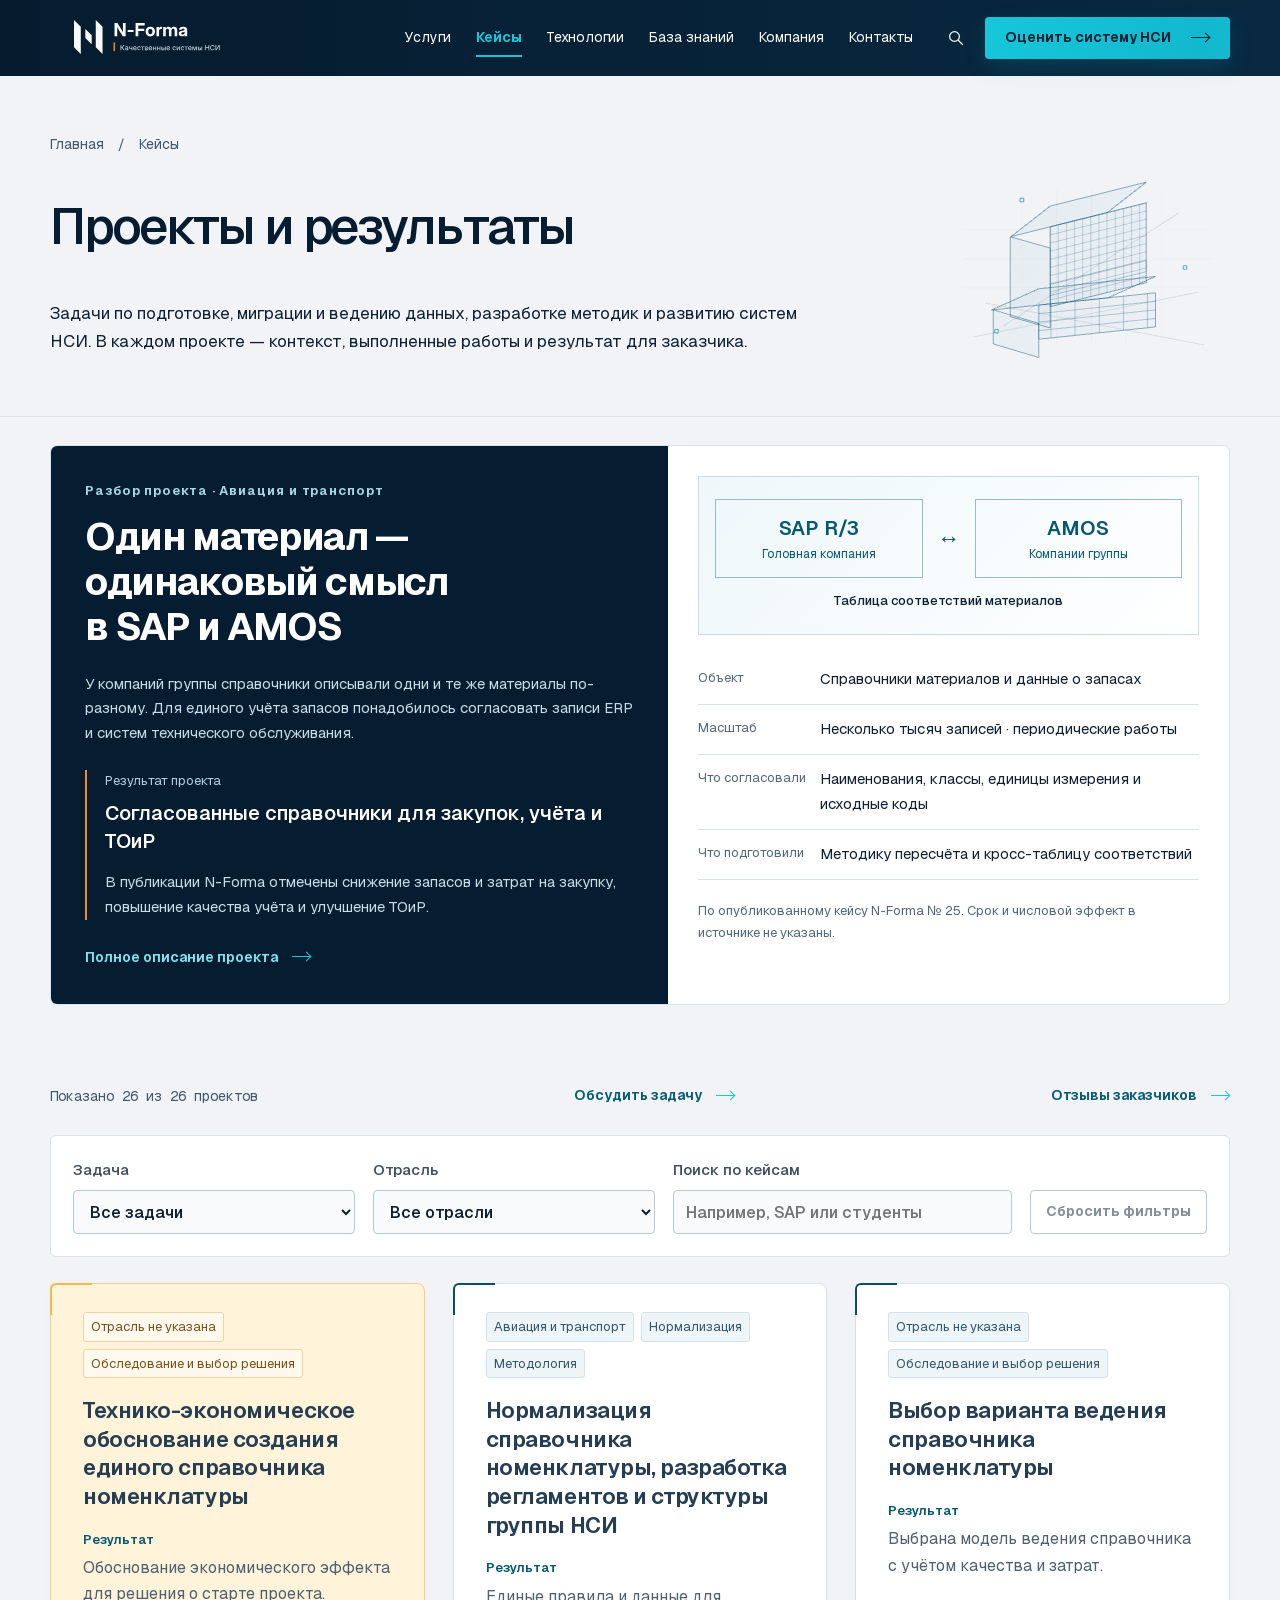
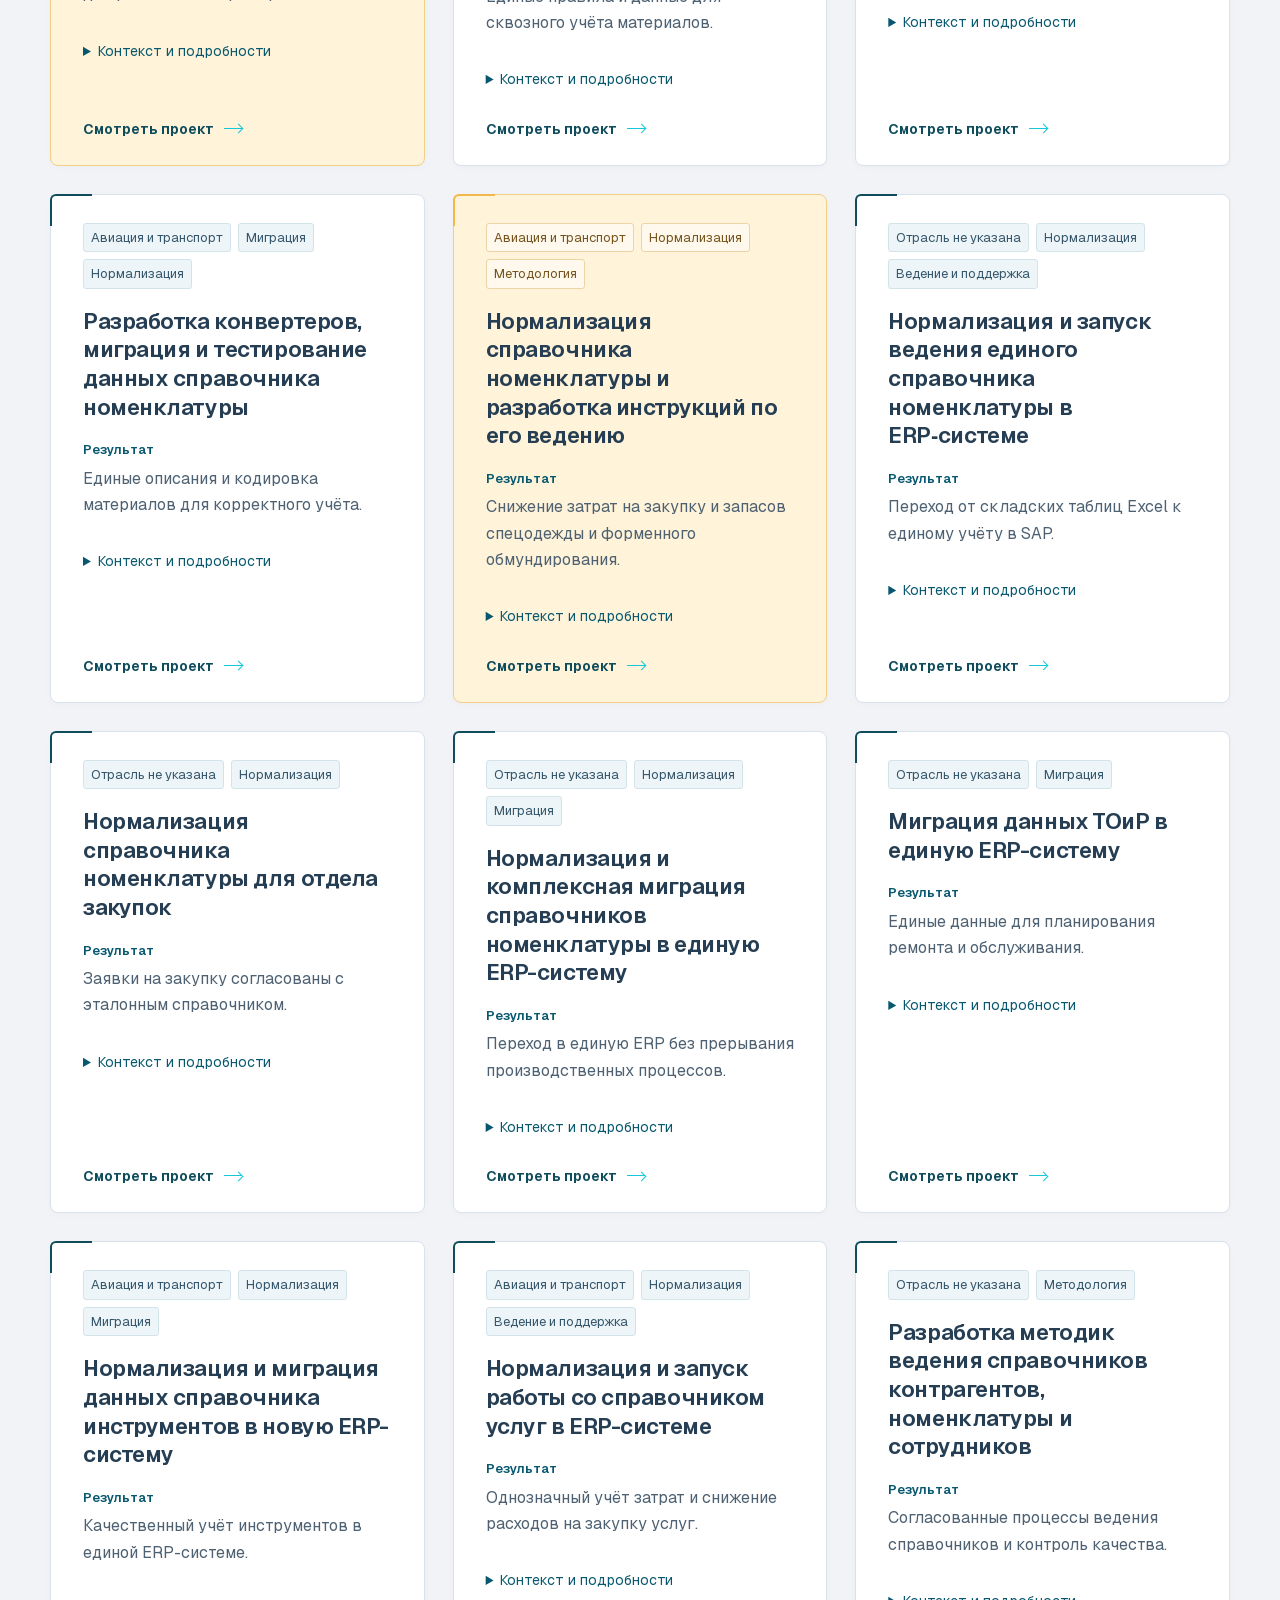
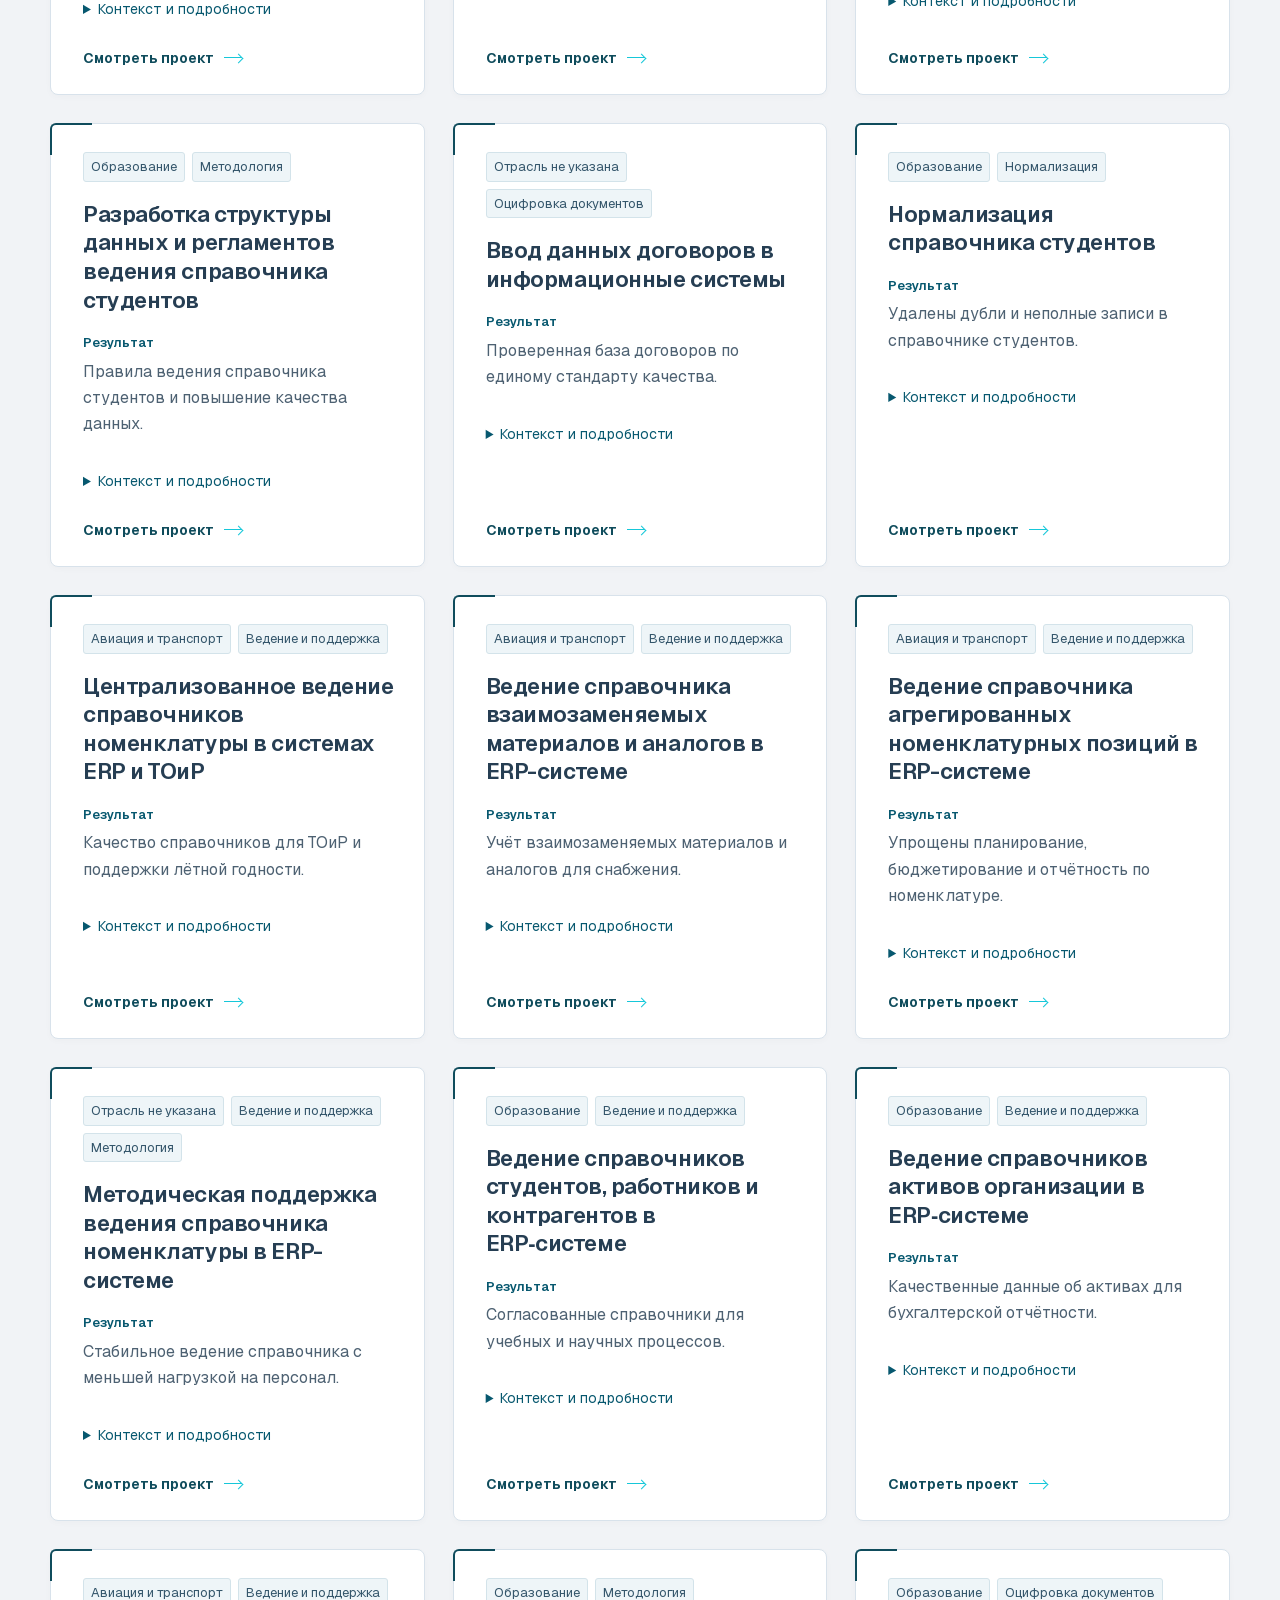
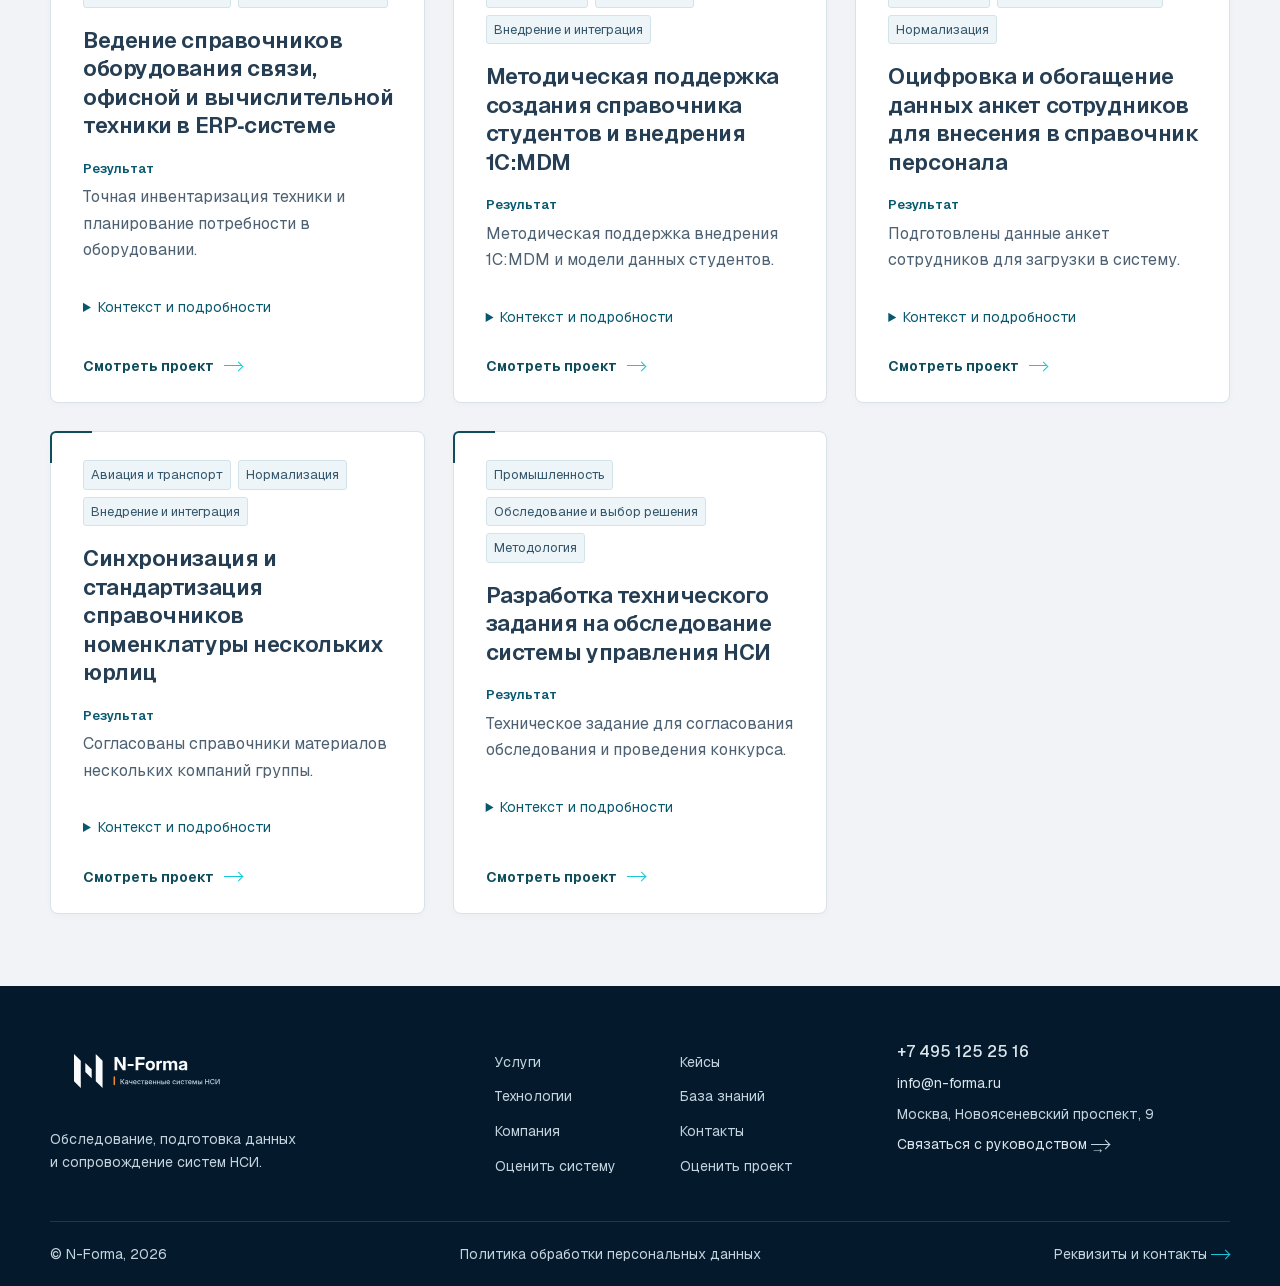
==== commit a4f134ff: "Update N-Forma website preview" ====
--- a/cases.html
+++ b/cases.html
@@ -11,9 +11,9 @@
 
   <link rel="icon" href="assets/favicon.svg" type="image/svg+xml">
 
-  <link rel="stylesheet" href="styles.css"><script src="data.js?v=3a1f47add6fd" defer></script><script src="site-interactions.js?v=3a1f47add6fd" defer></script><script src="main.js?v=3a1f47add6fd" defer></script>
+  <link rel="stylesheet" href="styles.css"><script src="data.js?v=bcbb4563c629" defer></script><script src="site-interactions.js?v=bcbb4563c629" defer></script><script src="main.js?v=bcbb4563c629" defer></script>
 
-<link rel="stylesheet" href="arrow-alignment.css"><link rel="stylesheet" href="navigation-state.css"><link rel="stylesheet" href="brandbook-cards.css?v=b3c3fd119203"><link rel="stylesheet" href="living-blueprint.css?v=c38be927a0c7"><script src="living-blueprint.js?v=c38be927a0c7" defer></script><link rel="stylesheet" href="section-blueprints.css?v=128b414342e8"><script src="section-blueprints-data.js?v=128b414342e8" defer></script><script src="section-blueprints.js?v=128b414342e8" defer></script><link rel="stylesheet" href="site-interactions.css?v=3a1f47add6fd"><link rel="stylesheet" href="research-enhancements.css?v=e15703fcad5e"><script src="research-enhancements.js?v=e15703fcad5e" defer></script></head>
+<link rel="stylesheet" href="arrow-alignment.css"><link rel="stylesheet" href="navigation-state.css"><link rel="stylesheet" href="brandbook-cards.css?v=e374d108e81b"><link rel="stylesheet" href="living-blueprint.css?v=c38be927a0c7"><script src="living-blueprint.js?v=c38be927a0c7" defer></script><link rel="stylesheet" href="section-blueprints.css?v=128b414342e8"><script src="section-blueprints-data.js?v=128b414342e8" defer></script><script src="section-blueprints.js?v=128b414342e8" defer></script><link rel="stylesheet" href="site-interactions.css?v=bcbb4563c629"><link rel="stylesheet" href="research-enhancements.css?v=ae38a6f6e8c9"><script src="research-enhancements.js?v=ae38a6f6e8c9" defer></script></head>
 
 <body data-page="cases">
 
--- a/brandbook-cards.css
+++ b/brandbook-cards.css
@@ -13,7 +13,7 @@
   border: 1px solid var(--card-border);
   border-radius: 8px;
   background: var(--card-background);
-  box-shadow: 5px 6px 0 rgba(6, 29, 49, .065), 0 2px 7px rgba(6, 29, 49, .025);
+  box-shadow: 0 2px 7px rgba(6, 29, 49, .025);
   transition: transform .2s ease, box-shadow .2s ease;
 }
 .brandbook-cards .overview-card--amber {
@@ -24,8 +24,8 @@
 .brandbook-cards .overview-card:hover {
   background: var(--card-background);
   border-color: var(--card-border);
-  transform: translateY(-3px);
-  box-shadow: 5px 9px 0 rgba(6, 29, 49, .055), 0 8px 18px rgba(6, 29, 49, .065);
+  transform: translateY(-1px);
+  box-shadow: 0 4px 12px rgba(6, 29, 49, .045);
 }
 .brandbook-cards .overview-card h2 {
   margin: 0 0 18px;
--- a/site-interactions.css
+++ b/site-interactions.css
@@ -1,19 +1,19 @@
 /* One quiet interaction language: responsive controls and meaningful results. */
-/* Wide fading grid, compact right-aligned nodes beneath homepage section headings. */
-:is(.section-heading h2,.partner-layout h2) {
+/* Two approved accents: services and the dark process section. */
+:is(.services-section .section-heading h2,.process-section .section-heading h2) {
   position:relative; isolation:isolate;
 }
-:is(.section-heading h2,.partner-layout h2)::before,
-:is(.section-heading h2,.partner-layout h2)::after {
+:is(.services-section .section-heading h2,.process-section .section-heading h2)::before,
+:is(.services-section .section-heading h2,.process-section .section-heading h2)::after {
   content:""; position:absolute; z-index:-1; pointer-events:none;
   right:0; top:50%; opacity:1;
 }
-:is(.section-heading h2,.partner-layout h2)::before {
+:is(.services-section .section-heading h2,.process-section .section-heading h2)::before {
   width:min(700px,100%); height:clamp(230px,calc(100% + 110px),360px);
   translate:0 var(--heading-grid-y,0px);
   transform:translateY(-42%); background:url("./heading-network-grid.svg") center / 100% 100% no-repeat;
 }
-:is(.section-heading h2,.partner-layout h2)::after {
+:is(.services-section .section-heading h2,.process-section .section-heading h2)::after {
   width:min(470px,100%); height:250px;
   translate:var(--heading-figure-x,0px) var(--heading-figure-y,0px);
   transform:translateY(-46%); background:url("./heading-network-large.svg") calc(100% + var(--heading-figure-growth-x,0px)) var(--heading-figure-anchor-y,center) / min(var(--heading-figure-size,330px),100%) auto no-repeat;
@@ -23,12 +23,23 @@
 .normalization-section h2 { --heading-figure-x:24px; --heading-figure-size:370px; --heading-figure-growth-x:40px; --heading-figure-anchor-y:calc(100% - 4px); }
 .services-section h2 { --heading-figure-y:-48px; --heading-grid-y:-16px; --heading-figure-size:370px; --heading-figure-growth-x:40px; --heading-figure-anchor-y:4px; }
 .partners-section .network-field { display:none; }
-.process-section h2::before,.process-section h2::after { filter:brightness(1.5); }
+.process-section h2::before,.process-section h2::after { filter:brightness(1.5); }
+.process-section .section-heading h2::before,
+.process-section .section-heading h2::after {
+  right:auto;
+  left:calc(100% + 24px);
+  width:clamp(120px,calc(35vw - 210px),240px);
+  --heading-figure-x:0px;
+}
+@media (max-width:1000px) {
+  .process-section .section-heading h2::before,
+  .process-section .section-heading h2::after { display:none; }
+}
 @media (max-width:820px) {
-  :is(.section-heading h2,.partner-layout h2)::before {
+  :is(.services-section .section-heading h2,.process-section .section-heading h2)::before {
     width:100%; height:clamp(220px,calc(100% + 100px),320px);
   }
-  :is(.section-heading h2,.partner-layout h2)::after {
+  :is(.services-section .section-heading h2,.process-section .section-heading h2)::after {
     width:100%; height:220px; background-size:min(var(--heading-figure-mobile-size,290px),100%) auto;
   }
   .process-section h2::before,.process-section h2::after { opacity:.9; }
@@ -40,8 +51,8 @@
   .normalization-section h2 { --heading-figure-growth-x:0px; --heading-figure-anchor-y:center; }
 }
 @media print {
-  :is(.section-heading h2,.partner-layout h2)::before,
-  :is(.section-heading h2,.partner-layout h2)::after { display:none; }
+  :is(.services-section .section-heading h2,.process-section .section-heading h2)::before,
+  :is(.services-section .section-heading h2,.process-section .section-heading h2)::after { display:none; }
 }
 
 .button.button { cursor:pointer; transform:none; transition:background-position .3s ease,box-shadow .2s ease,border-color .2s ease; }
@@ -238,7 +249,7 @@
 
 /* Independent CSS analogue of the static Grid Pattern reference.
    The opaque form covers the entire centre; only its surroundings show grid. */
-.contact-form-shell { position:relative; isolation:isolate; --grid-fringe:32px; }
+.contact-form-shell { position:relative; isolation:isolate; --grid-fringe:20px; }
 .contact-form-shell::before {
   content:"";
   position:absolute;
@@ -253,8 +264,8 @@
   mask-composite:intersect;
 }
 .contact-form-shell .contact-form { position:relative; min-height:100%; }
-@media (max-width:1100px) {
-  .contact-form-shell { --grid-fringe:20px; }
+@media (min-width:1280px) {
+  .contact-form-shell { --grid-fringe:32px; }
 }
 @media (max-width:560px) {
   .contact-form-shell { --grid-fringe:14px; }
--- a/research-enhancements.css
+++ b/research-enhancements.css
@@ -86,7 +86,10 @@
 .rx-cta-sample-arrow { position:relative; flex:0 0 19px; width:19px; height:8px; top:-1px; pointer-events:none; }
 .rx-cta-sample-arrow::before { content:""; position:absolute; left:0; right:1px; top:calc(50% - .5px); border-top:1px solid currentColor; }
 .rx-cta-sample-arrow::after { content:""; position:absolute; right:1px; top:calc(50% - 3px); width:6px; height:6px; border-top:1px solid currentColor; border-right:1px solid currentColor; transform:rotate(45deg); }
-.rx-demo-toolbar { grid-column:1/-1; display:flex; justify-content:space-between; gap:20px; padding-bottom:22px; margin-bottom:22px; border-bottom:1px solid var(--line); align-items:end; }
+.rx-demo-details { grid-column:1/-1; min-width:0; margin-top:12px; }
+.rx-demo-details>summary { width:fit-content; padding:10px 0; color:var(--teal); font-size:14px; cursor:pointer; }
+.rx-demo-details>summary:focus-visible { outline:3px solid var(--orange); outline-offset:4px; }
+.rx-demo-toolbar { display:flex; justify-content:space-between; gap:20px; padding-top:14px; margin-bottom:18px; align-items:end; }
 .rx-demo-toolbar label { font-size:13px; color:#40576a; }
 .rx-demo-toolbar select { display:block; font:inherit; font-size:16px; padding:10px; background:white; border:1px solid #aac6d4; border-radius:4px; color:var(--ink); margin-top:6px; }
 .rx-demo-stages { display:flex; flex-wrap:wrap; gap:6px; }
@@ -105,7 +108,7 @@
 .normalization-demo:not([data-stage="0"]) [data-attribute=length] { background:#ffedcf; color:#79501b; }
 .normalization-demo .demo-placeholder,.normalization-demo .demo-result { min-height:225px; }
 .normalization-demo .demo-controls { flex-wrap:wrap; gap:12px; }
-.normalization-demo .demo-controls .demo-status { flex-basis:100%; max-width:none; font-size:14px; }
+.normalization-demo .demo-controls .demo-status { flex:1; max-width:520px; font-size:14px; }
 .rx-unit-rule { border-top:1px solid var(--line); padding-top:12px; }
 @keyframes rx-panel { from { opacity:.4; transform:translateY(4px); } to { opacity:1; transform:none; } }
 @media(max-width:1000px) {
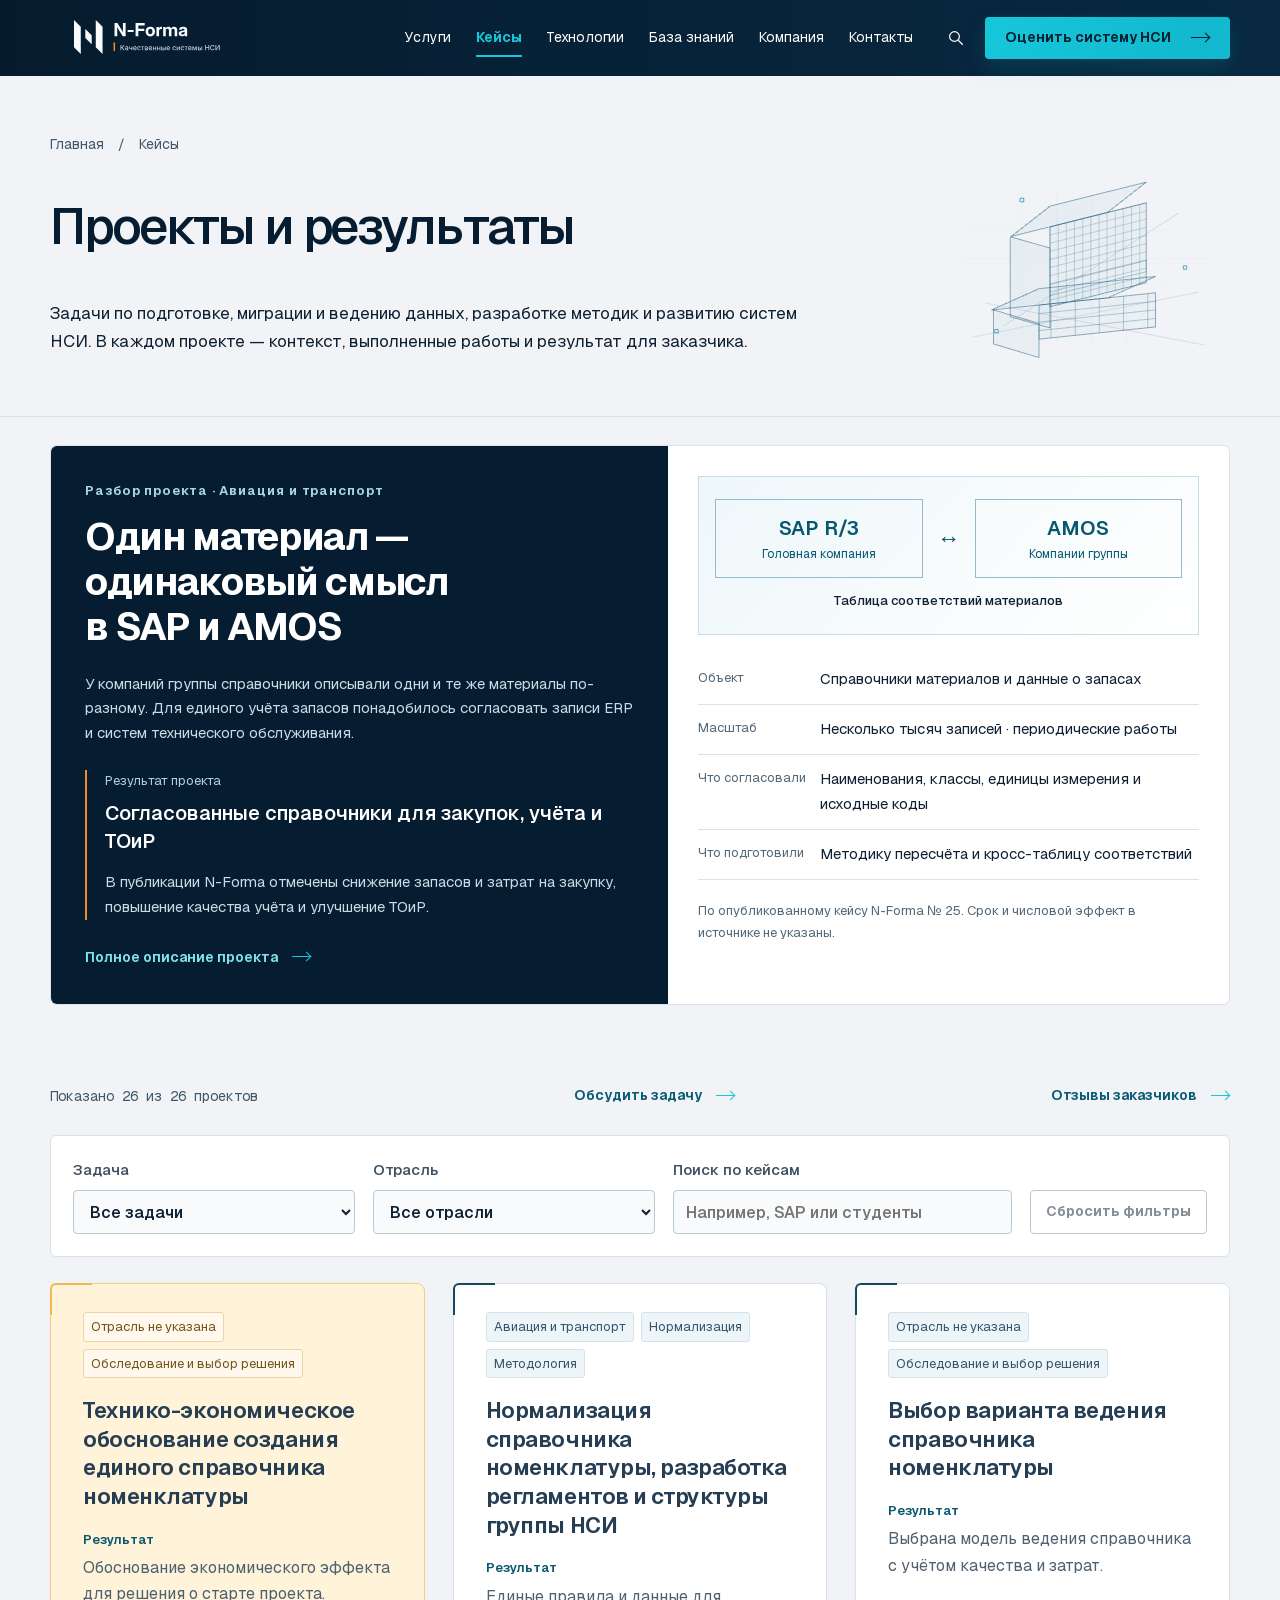
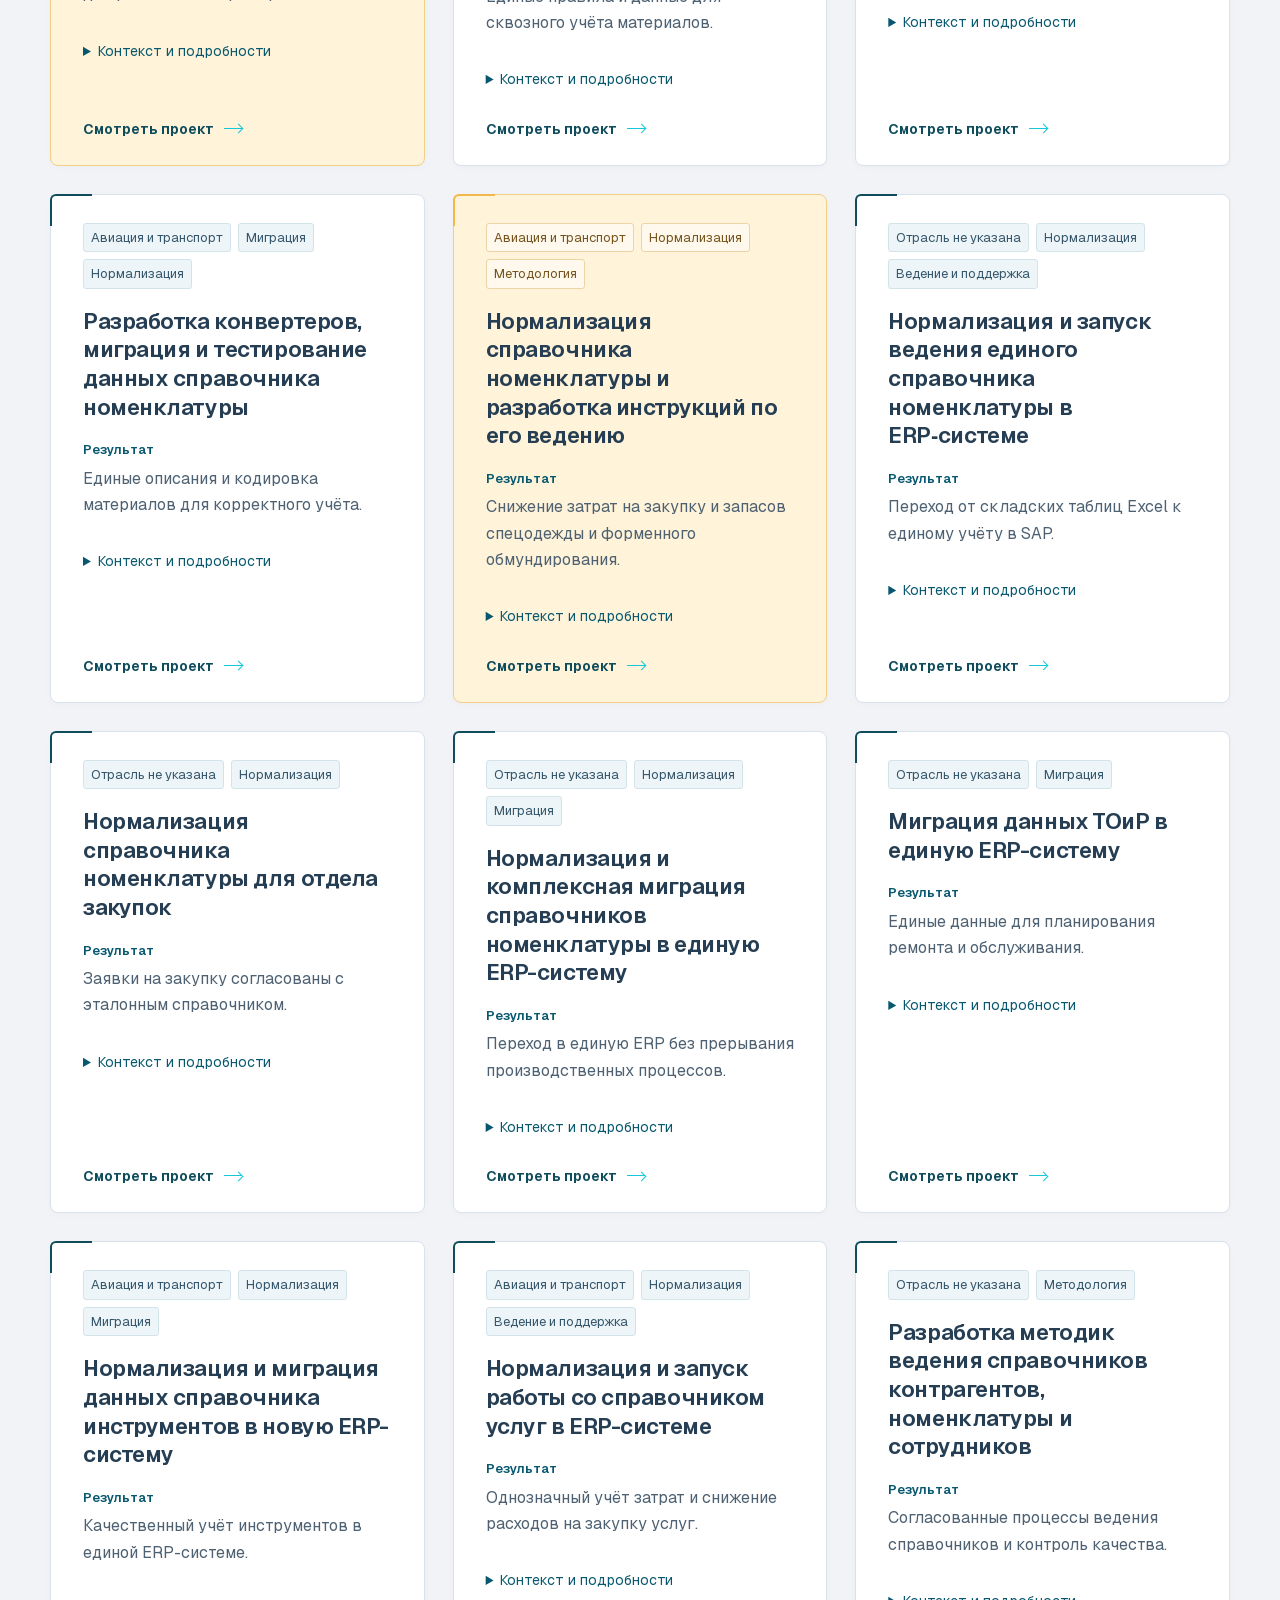
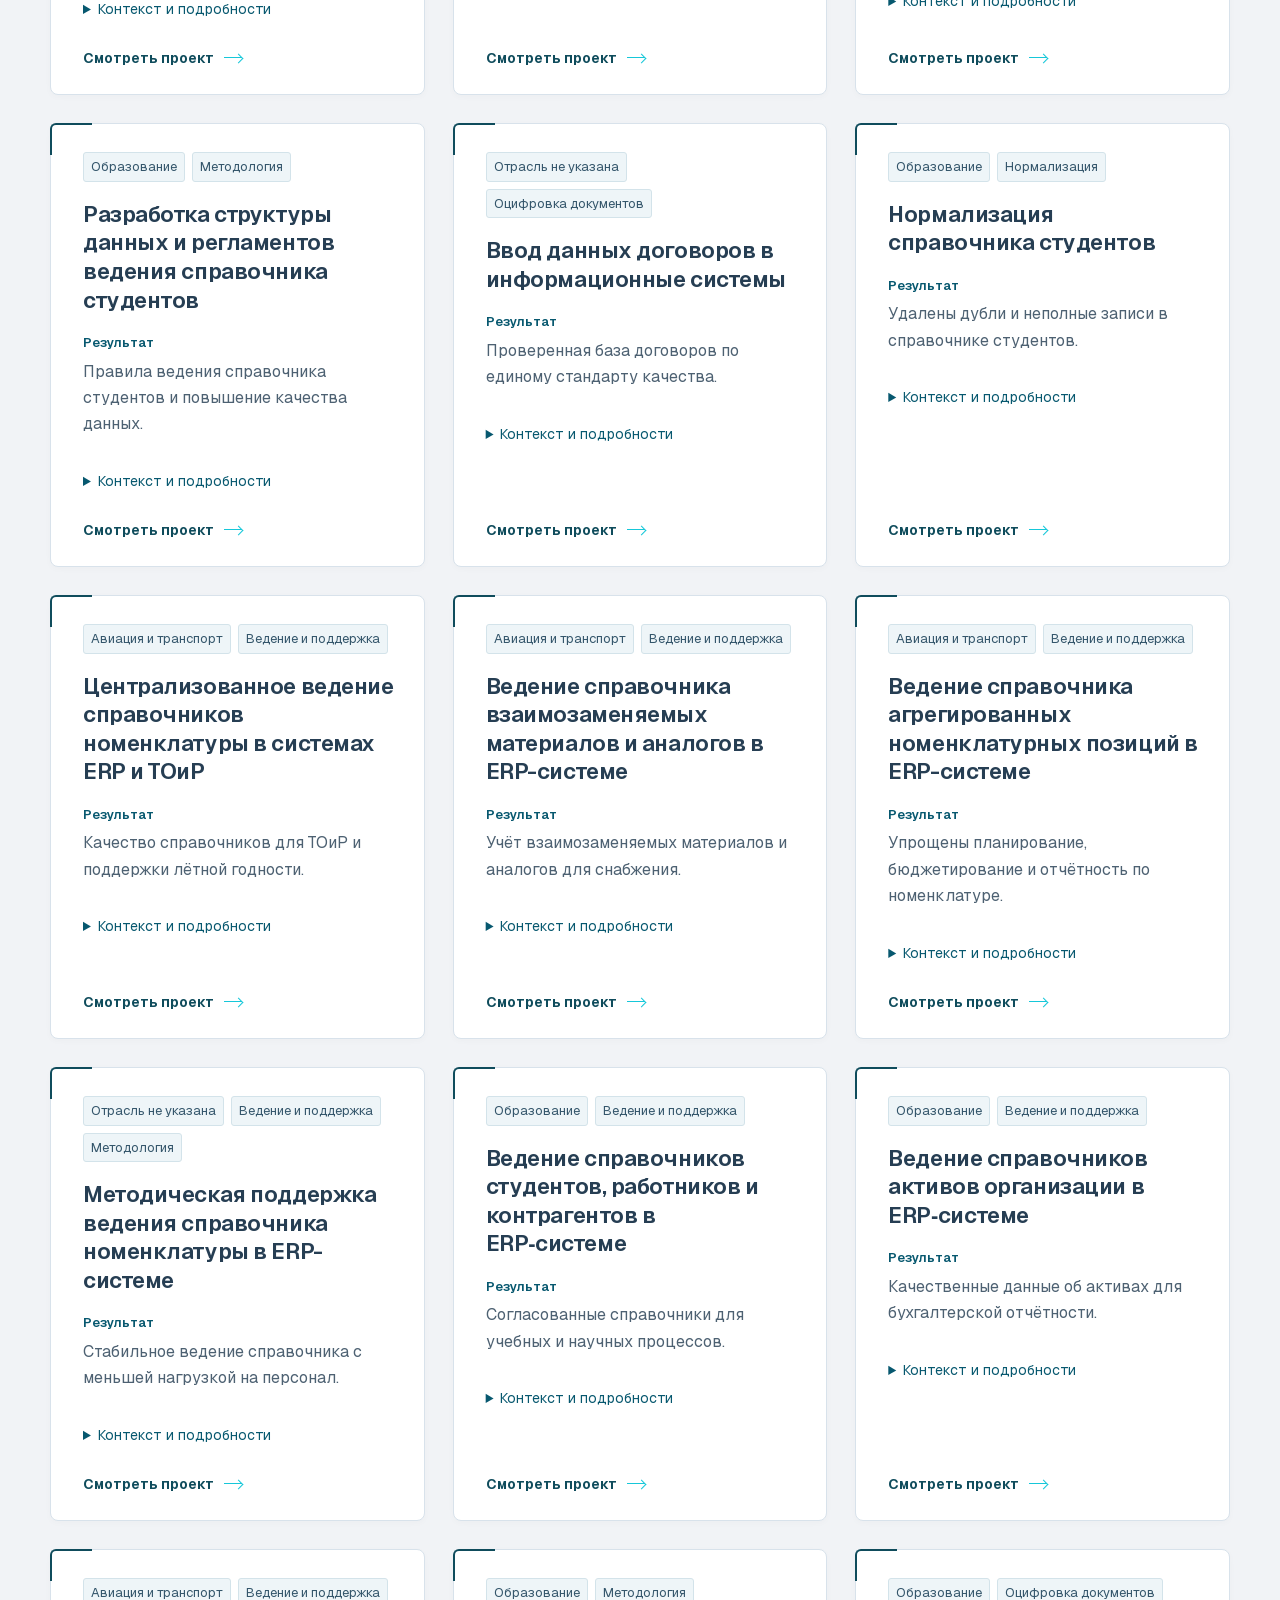
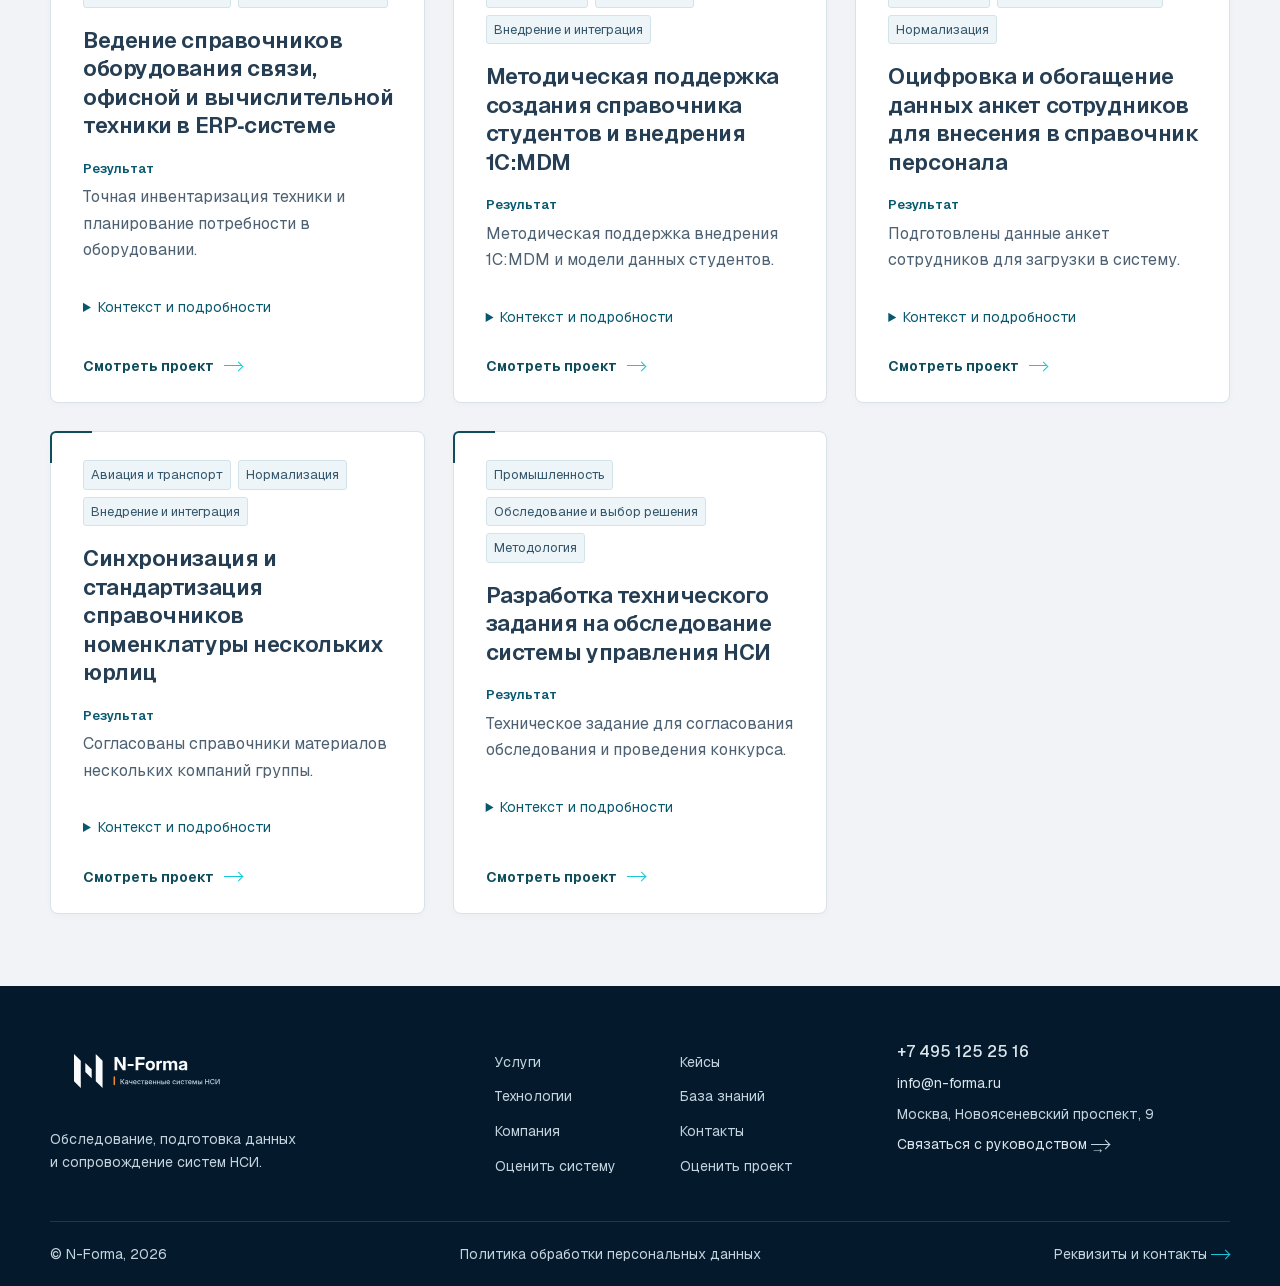
==== commit 755f2094: "Update N-Forma website preview" ====
--- a/cases.html
+++ b/cases.html
@@ -11,9 +11,9 @@
 
   <link rel="icon" href="assets/favicon.svg" type="image/svg+xml">
 
-  <link rel="stylesheet" href="styles.css"><script src="data.js?v=bcbb4563c629" defer></script><script src="site-interactions.js?v=bcbb4563c629" defer></script><script src="main.js?v=bcbb4563c629" defer></script>
+  <link rel="stylesheet" href="styles.css"><script src="data.js?v=d33d4af8f49a" defer></script><script src="site-interactions.js?v=d33d4af8f49a" defer></script><script src="main.js?v=d33d4af8f49a" defer></script>
 
-<link rel="stylesheet" href="arrow-alignment.css"><link rel="stylesheet" href="navigation-state.css"><link rel="stylesheet" href="brandbook-cards.css?v=e374d108e81b"><link rel="stylesheet" href="living-blueprint.css?v=c38be927a0c7"><script src="living-blueprint.js?v=c38be927a0c7" defer></script><link rel="stylesheet" href="section-blueprints.css?v=128b414342e8"><script src="section-blueprints-data.js?v=128b414342e8" defer></script><script src="section-blueprints.js?v=128b414342e8" defer></script><link rel="stylesheet" href="site-interactions.css?v=bcbb4563c629"><link rel="stylesheet" href="research-enhancements.css?v=ae38a6f6e8c9"><script src="research-enhancements.js?v=ae38a6f6e8c9" defer></script></head>
+<link rel="stylesheet" href="arrow-alignment.css"><link rel="stylesheet" href="navigation-state.css"><link rel="stylesheet" href="brandbook-cards.css?v=e374d108e81b"><link rel="stylesheet" href="living-blueprint.css?v=c38be927a0c7"><script src="living-blueprint.js?v=c38be927a0c7" defer></script><link rel="stylesheet" href="section-blueprints.css?v=128b414342e8"><script src="section-blueprints-data.js?v=128b414342e8" defer></script><script src="section-blueprints.js?v=128b414342e8" defer></script><link rel="stylesheet" href="site-interactions.css?v=d33d4af8f49a"><link rel="stylesheet" href="research-enhancements.css?v=dbfac70f9c89"><script src="research-enhancements.js?v=dbfac70f9c89" defer></script></head>
 
 <body data-page="cases">
 
--- a/research-enhancements.css
+++ b/research-enhancements.css
@@ -1,154 +1,151 @@
-/* The current N-Forma palette, type and cards remain the visual baseline. */
-.rx-roles,.rx-architecture,.rx-featured,.rx-audit,.rx-faq,.rx-lifecycle { font-size:16px; line-height:1.65; }
-.rx-kicker { color:var(--teal); font-size:13px; font-weight:650; letter-spacing:.07em; margin:0 0 12px; }
-.rx-roles h3,.rx-architecture h3,.rx-audit h3 { font-size:clamp(23px,2.2vw,30px); line-height:1.25; letter-spacing:-.025em; margin:0 0 20px; }
-.rx-roles h4,.rx-architecture h4 { font-size:24px; line-height:1.3; margin:0 0 14px; }
-.rx-tabs { display:flex; flex-wrap:wrap; gap:6px; }
-.rx-tabs button { font:inherit; font-size:15px; line-height:1.4; text-align:left; border:1px solid #c5d9e3; background:transparent; color:var(--ink); border-radius:4px; padding:12px 16px; cursor:pointer; min-height:46px; transition:background .2s,color .2s; }
-.rx-tabs button[aria-selected=true] { background:var(--teal); border-color:var(--teal); color:white; }
-.rx-tabs button:hover { border-color:var(--teal); }
-[data-rx-tabs] [role=tabpanel][hidden] { display:none!important; }
-[data-rx-tabs] [role=tabpanel]:not([hidden]) { animation:rx-panel .28s ease both; }
-.rx-tabs button:focus-visible,[data-rx-tabs] [role=tabpanel]:focus-visible,.rx-faq summary:focus-visible,.rx-audit summary:focus-visible { outline:3px solid var(--orange); outline-offset:4px; }
-.rx-roles { display:grid; grid-template-columns:1fr 1.3fr; gap:48px; padding:34px; margin-top:36px; border:1px solid var(--line); background:#f5f9fb; border-radius:6px; }
-.rx-role-content { min-height:330px; }
-.rx-role-content p { color:#40576a; margin:0 0 15px; }
-.rx-role-result { padding:14px 0 14px 18px; border-left:2px solid var(--orange); margin:20px 0; }
-.rx-role-result>span { display:block; font-size:13px; font-weight:650; color:var(--teal); }
-.rx-architecture { margin-top:46px; padding:30px; background:rgba(255,255,255,.9); border:1px solid var(--line); border-radius:6px; }
-.rx-architecture-head { display:flex; gap:30px; justify-content:space-between; align-items:start; }
-.rx-architecture-head>p { max-width:300px; margin:0; color:#40576a; }
-.rx-architecture-layout { display:grid; grid-template-columns:280px 1fr; gap:38px; margin-top:12px; }
-.rx-architecture .rx-tabs { flex-direction:column; gap:10px; }
-.rx-architecture .rx-tabs button { padding:17px 18px; position:relative; }
-.rx-architecture-content { min-height:365px; }
-.rx-architecture-content p { color:#40576a; }
-.rx-flow { display:flex; align-items:center; gap:18px; margin:0 0 22px; padding:20px; background:linear-gradient(125deg,#eaf5f8,#f9fcfd); border:1px solid #cae0e8; border-radius:4px; }
-.rx-flow>div { display:flex; gap:8px; flex:1; }
-.rx-flow span { background:#fff; border:1px solid #94bbc9; padding:6px 9px; font-size:13px; }
-.rx-flow>strong { color:var(--teal); font-size:15px; max-width:160px; }
-.rx-flow i { color:var(--teal); font-size:23px; font-style:normal; }
-.rx-layer-facts { display:grid; grid-template-columns:1.2fr 1fr; gap:24px; border-top:1px solid var(--line); margin:22px 0 0; padding-top:16px; }
-.rx-layer-facts dt,.rx-case-passport dt { font-size:13px; color:#526879; margin-bottom:4px; }
-.rx-layer-facts dd,.rx-case-passport dd { margin:0; }
-.rx-footnote { font-size:13px; line-height:1.65; color:#526879; margin:20px 0 0; }
-.rx-featured { display:grid; grid-template-columns:1.1fr 1fr; border:1px solid var(--line); border-radius:7px; overflow:hidden; margin:28px 0 34px; }
-.rx-featured[hidden] { display:none!important; }
-.rx-feature-story { padding:34px; background:var(--navy); color:white; }
-.rx-feature-story .rx-kicker { color:#a7d6e2; }
-.rx-feature-story h3 { font-size:clamp(28px,3vw,39px); line-height:1.18; letter-spacing:-.035em; margin:0 0 22px; }
-.rx-feature-story>p:not(.rx-kicker),.rx-case-result p { color:#c6dce6; font-size:15px; }
-.rx-case-result { border-left:2px solid var(--orange); padding-left:18px; margin:24px 0; }
-.rx-case-result>span { display:block; font-size:13px; color:#b3d2df; margin-bottom:8px; }
-.rx-case-result strong { display:block; font-size:20px; line-height:1.4; font-weight:550; }
-.rx-feature-story .text-link { color:#7ee3ee; }
-.rx-case-passport { padding:30px; background:#fff; }
-.rx-case-diagram { display:grid; grid-template-columns:1fr 28px 1fr; align-items:center; gap:12px; padding:22px 16px; background:linear-gradient(135deg,#eef7fa,#fff); border:1px solid #c7dee7; }
-.rx-case-diagram>span { padding:12px 8px; border:1px solid #97bacb; text-align:center; color:var(--teal); font-size:20px; font-weight:600; }
-.rx-case-diagram small { display:block; font-size:12px; font-weight:400; }
-.rx-case-diagram>b { font-size:23px; color:var(--teal); text-align:center; }
-.rx-case-diagram>strong { grid-column:1/-1; text-align:center; font-size:13px; font-weight:500; }
-.rx-case-passport dl { margin:20px 0; }
-.rx-case-passport dl>div { display:grid; grid-template-columns:110px 1fr; gap:12px; padding:12px 0; border-bottom:1px solid var(--line); font-size:15px; }
-.rx-lifecycle { display:grid; grid-template-columns:repeat(3,1fr); gap:0; margin:0 0 34px; border:1px solid var(--line); border-radius:6px; background:#f7fafc; }
-.rx-lifecycle>a { position:relative; padding:24px 28px; color:var(--ink); text-decoration:none; }
-.rx-lifecycle>a+a { border-left:1px solid var(--line); }
-.rx-lifecycle h3 { margin:6px 0 10px; font-size:22px; line-height:1.3; }
-.rx-lifecycle p { margin:0 0 14px; color:#526879; font-size:15px; }
-.rx-lifecycle strong { display:block; font-size:15px; font-weight:550; padding-right:24px; }
-.rx-lifecycle .arrow { position:absolute; right:18px; bottom:27px; color:var(--teal); }
-.rx-audit { display:grid; grid-template-columns:1fr 1.25fr; gap:48px; margin:64px 0; scroll-margin-top:100px; }
-.rx-audit h2,.rx-faq h2 { font-size:clamp(28px,3vw,38px); line-height:1.2; margin:0 0 20px; letter-spacing:-.03em; }
-.rx-audit-intro>p { color:#40576a; }
-.rx-audit ol { list-style:none; counter-reset:audit; padding:0; margin:24px 0; }
-.rx-audit li { counter-increment:audit; position:relative; padding:0 0 20px 42px; color:#40576a; font-size:15px; }
-.rx-audit li:before { content:'0' counter(audit); position:absolute; left:0; top:1px; color:var(--teal); font-size:13px; }
-.rx-audit li>strong { display:block; color:var(--ink); font-size:17px; }
-.rx-audit-sheet { border:1px solid var(--line); border-top:3px solid var(--teal); padding:26px; box-shadow:8px 8px 0 #edf3f6; background:#fff; }
-.rx-sheet-head { display:flex; flex-wrap:wrap; gap:12px; justify-content:space-between; align-items:center; font-size:11px; letter-spacing:.04em; color:#526879; margin-bottom:24px; }
-.rx-sample-label { padding:4px 8px; background:#fff3db; color:#755018; letter-spacing:0; font-size:12px; }
-.rx-audit-sheet>p { font-size:14px; color:#526879; }
-.rx-audit-sheet h3 { font-size:24px; margin-bottom:10px; }
-.rx-audit-findings details { border-top:1px solid var(--line); }
-.rx-audit-findings summary { padding:15px 0; cursor:pointer; font-size:15px; }
-.rx-audit-findings summary>span { color:var(--teal); margin-right:6px; font-size:12px; }
-.rx-audit-findings summary b { display:block; font-size:14px; font-weight:500; color:var(--teal); margin:4px 0 0 23px; }
-.rx-audit-findings p { color:#40576a; font-size:14px; margin:0 0 14px; }
-.rx-audit-priority { margin:18px 0; background:#f2f8fa; padding:16px; border-left:2px solid var(--orange); }
-.rx-audit-priority>span { font-size:12px; color:#526879; display:block; }
-.rx-audit-priority>strong { font-size:17px; }
-.rx-audit-priority p { margin:6px 0 0; font-size:14px; color:#40576a; }
-.rx-faq { margin:60px 0 20px; max-width:900px; }
-.rx-faq details { border-bottom:1px solid var(--line); }
-.rx-faq summary { cursor:pointer; padding:20px 4px; font-size:18px; font-weight:550; }
-.rx-faq details>p { margin:0 0 20px; color:#40576a; max-width:780px; }
-.rx-cta-sample { display:inline-flex; align-items:center; gap:12px; max-width:100%; margin-top:22px; color:#b9e7f0; font-size:15px; text-decoration:underline; text-underline-offset:4px; }
-.rx-cta-sample-arrow { position:relative; flex:0 0 19px; width:19px; height:8px; top:-1px; pointer-events:none; }
-.rx-cta-sample-arrow::before { content:""; position:absolute; left:0; right:1px; top:calc(50% - .5px); border-top:1px solid currentColor; }
-.rx-cta-sample-arrow::after { content:""; position:absolute; right:1px; top:calc(50% - 3px); width:6px; height:6px; border-top:1px solid currentColor; border-right:1px solid currentColor; transform:rotate(45deg); }
-.rx-demo-details { grid-column:1/-1; min-width:0; margin-top:12px; }
-.rx-demo-details>summary { width:fit-content; padding:10px 0; color:var(--teal); font-size:14px; cursor:pointer; }
-.rx-demo-details>summary:focus-visible { outline:3px solid var(--orange); outline-offset:4px; }
-.rx-demo-toolbar { display:flex; justify-content:space-between; gap:20px; padding-top:14px; margin-bottom:18px; align-items:end; }
-.rx-demo-toolbar label { font-size:13px; color:#40576a; }
-.rx-demo-toolbar select { display:block; font:inherit; font-size:16px; padding:10px; background:white; border:1px solid #aac6d4; border-radius:4px; color:var(--ink); margin-top:6px; }
-.rx-demo-stages { display:flex; flex-wrap:wrap; gap:6px; }
-.rx-demo-stages button { border:1px solid var(--line); background:#f6f9fb; padding:10px 12px; min-height:44px; color:var(--ink); cursor:pointer; font:inherit; font-size:13px; border-radius:4px; }
-.rx-demo-stages button[aria-pressed=true] { background:var(--teal); color:white; border-color:var(--teal); }
-.rx-demo-stages button:focus-visible,.rx-demo-toolbar select:focus-visible { outline:3px solid var(--orange); outline-offset:3px; }
-.rx-demo-work { padding:18px; border:1px solid #b9d5df; background:#f5fafc; min-height:225px; border-radius:4px; }
-.rx-demo-work[hidden] { display:none!important; }
-.rx-demo-work h3 { font-size:21px; line-height:1.35; margin:6px 0 16px; }
-.rx-demo-work p { font-size:14px; line-height:1.6; color:#40576a; }
-.rx-attributes { display:flex; gap:8px; flex-wrap:wrap; }
-.rx-attributes span { padding:4px 8px; border-radius:3px; font-size:14px; }
-.normalization-demo [data-attribute] { border-radius:3px; transition:background .45s,color .45s; }
-.normalization-demo:not([data-stage="0"]) [data-attribute=kind] { background:#e0edf4; color:#1d4d68; }
-.normalization-demo:not([data-stage="0"]) [data-attribute=diameter] { background:#d6f1f3; color:#07586f; }
-.normalization-demo:not([data-stage="0"]) [data-attribute=length] { background:#ffedcf; color:#79501b; }
-.normalization-demo .demo-placeholder,.normalization-demo .demo-result { min-height:225px; }
-.normalization-demo .demo-controls { flex-wrap:wrap; gap:12px; }
-.normalization-demo .demo-controls .demo-status { flex:1; max-width:520px; font-size:14px; }
-.rx-unit-rule { border-top:1px solid var(--line); padding-top:12px; }
-@keyframes rx-panel { from { opacity:.4; transform:translateY(4px); } to { opacity:1; transform:none; } }
-@media(max-width:1000px) {
-  .rx-demo-toolbar { flex-direction:column; align-items:start; }
-  .rx-roles { grid-template-columns:1fr 1.3fr; gap:24px; padding:24px; }
-  .rx-architecture-layout { grid-template-columns:230px 1fr; gap:24px; }
-  .rx-flow { padding:14px; gap:10px; }
-  .rx-flow>div { flex-wrap:wrap; }
-  .rx-audit { gap:28px; }
-}
-@media(max-width:700px) {
-  .normalization-demo { grid-template-columns:minmax(0,1fr); }
-  .normalization-demo .demo-connector { padding:12px 0; }
-  .normalization-demo .demo-connector .arrow { transform:rotate(90deg); animation:none; }
-  .normalization-demo .demo-controls { flex-wrap:nowrap; flex-direction:column; align-items:stretch; }
-  .normalization-demo .demo-controls .demo-status { flex-basis:auto; }
-  .rx-demo-stages { display:grid; grid-template-columns:1fr 1fr; width:100%; }
-  .normalization-demo .demo-records li { flex-wrap:wrap; gap:7px; }
-  .normalization-demo .demo-records strong { font-size:14px; }
-  .normalization-demo .demo-record-unit { font-size:13px; }
-  .rx-roles,.rx-featured,.rx-audit { grid-template-columns:1fr; }
-  .rx-roles { padding:22px; gap:25px; }
-  .rx-role-content { min-height:380px; }
-  .rx-architecture { padding:22px; }
-  .rx-architecture-head { display:block; }
-  .rx-architecture-head>p { max-width:none; margin-bottom:20px; }
-  .rx-architecture-layout { grid-template-columns:1fr; gap:24px; }
-  .rx-architecture .rx-tabs { display:grid; grid-template-columns:1fr 1fr; }
-  .rx-architecture .rx-tabs button { padding:12px; font-size:14px; }
-  .rx-architecture-content { min-height:410px; }
-  .rx-layer-facts { grid-template-columns:1fr; gap:14px; }
-  .rx-flow { flex-wrap:wrap; }
-  .rx-flow>div { flex-basis:100%; }
-  .rx-flow>strong { max-width:none; }
-  .rx-feature-story,.rx-case-passport { padding:24px; }
-  .rx-case-passport dl>div { grid-template-columns:1fr; gap:3px; }
-  .rx-lifecycle { grid-template-columns:1fr; }
-  .rx-lifecycle>a+a { border-left:0; border-top:1px solid var(--line); }
-  .rx-audit { margin:45px 0; }
-  .rx-audit-sheet { padding:20px; box-shadow:4px 4px 0 #edf3f6; }
-  .rx-faq summary { font-size:17px; }
-}
-@media(prefers-reduced-motion:reduce) { [data-rx-tabs] [role=tabpanel]:not([hidden]) { animation:none; } .rx-tabs button { transition:none; } }
+/* The current N-Forma palette, type and cards remain the visual baseline. */
+.rx-roles,.rx-architecture,.rx-featured,.rx-audit,.rx-faq,.rx-lifecycle { font-size:16px; line-height:1.65; }
+.rx-kicker { color:var(--teal); font-size:13px; font-weight:650; letter-spacing:.07em; margin:0 0 12px; }
+.rx-roles h3,.rx-architecture h3,.rx-audit h3 { font-size:clamp(23px,2.2vw,30px); line-height:1.25; letter-spacing:-.025em; margin:0 0 20px; }
+.rx-roles h4,.rx-architecture h4 { font-size:24px; line-height:1.3; margin:0 0 14px; }
+.rx-tabs { display:flex; flex-wrap:wrap; gap:6px; }
+.rx-tabs button { font:inherit; font-size:15px; line-height:1.4; text-align:left; border:1px solid #c5d9e3; background:transparent; color:var(--ink); border-radius:4px; padding:12px 16px; cursor:pointer; min-height:46px; transition:background .2s,color .2s; }
+.rx-tabs button[aria-selected=true] { background:var(--teal); border-color:var(--teal); color:white; }
+.rx-tabs button:hover { border-color:var(--teal); }
+[data-rx-tabs] [role=tabpanel][hidden] { display:none!important; }
+[data-rx-tabs] [role=tabpanel]:not([hidden]) { animation:rx-panel .28s ease both; }
+.rx-tabs button:focus-visible,[data-rx-tabs] [role=tabpanel]:focus-visible,.rx-faq summary:focus-visible,.rx-audit summary:focus-visible { outline:3px solid var(--orange); outline-offset:4px; }
+.rx-roles { display:grid; grid-template-columns:1fr 1.3fr; gap:48px; padding:34px; margin-top:36px; border:1px solid var(--line); background:#f5f9fb; border-radius:6px; }
+.rx-role-content { min-height:330px; }
+.rx-role-content p { color:#40576a; margin:0 0 15px; }
+.rx-role-result { padding:14px 0 14px 18px; border-left:2px solid var(--orange); margin:20px 0; }
+.rx-role-result>span { display:block; font-size:13px; font-weight:650; color:var(--teal); }
+.rx-architecture { margin-top:46px; padding:30px; background:rgba(255,255,255,.9); border:1px solid var(--line); border-radius:6px; }
+.rx-architecture-head { display:flex; gap:30px; justify-content:space-between; align-items:start; }
+.rx-architecture-head>p { max-width:300px; margin:0; color:#40576a; }
+.rx-architecture-layout { display:grid; grid-template-columns:280px 1fr; gap:38px; margin-top:12px; }
+.rx-architecture .rx-tabs { flex-direction:column; gap:10px; }
+.rx-architecture .rx-tabs button { padding:17px 18px; position:relative; }
+.rx-architecture-content { min-height:365px; }
+.rx-architecture-content p { color:#40576a; }
+.rx-flow { display:flex; align-items:center; gap:18px; margin:0 0 22px; padding:20px; background:linear-gradient(125deg,#eaf5f8,#f9fcfd); border:1px solid #cae0e8; border-radius:4px; }
+.rx-flow>div { display:flex; gap:8px; flex:1; }
+.rx-flow span { background:#fff; border:1px solid #94bbc9; padding:6px 9px; font-size:13px; }
+.rx-flow>strong { color:var(--teal); font-size:15px; max-width:160px; }
+.rx-flow i { color:var(--teal); font-size:23px; font-style:normal; }
+.rx-layer-facts { display:grid; grid-template-columns:1.2fr 1fr; gap:24px; border-top:1px solid var(--line); margin:22px 0 0; padding-top:16px; }
+.rx-layer-facts dt,.rx-case-passport dt { font-size:13px; color:#526879; margin-bottom:4px; }
+.rx-layer-facts dd,.rx-case-passport dd { margin:0; }
+.rx-footnote { font-size:13px; line-height:1.65; color:#526879; margin:20px 0 0; }
+.rx-featured { display:grid; grid-template-columns:1.1fr 1fr; border:1px solid var(--line); border-radius:7px; overflow:hidden; margin:28px 0 34px; }
+.rx-featured[hidden] { display:none!important; }
+.rx-feature-story { padding:34px; background:var(--navy); color:white; }
+.rx-feature-story .rx-kicker { color:#a7d6e2; }
+.rx-feature-story h3 { font-size:clamp(28px,3vw,39px); line-height:1.18; letter-spacing:-.035em; margin:0 0 22px; }
+.rx-feature-story>p:not(.rx-kicker),.rx-case-result p { color:#c6dce6; font-size:15px; }
+.rx-case-result { border-left:2px solid var(--orange); padding-left:18px; margin:24px 0; }
+.rx-case-result>span { display:block; font-size:13px; color:#b3d2df; margin-bottom:8px; }
+.rx-case-result strong { display:block; font-size:20px; line-height:1.4; font-weight:550; }
+.rx-feature-story .text-link { color:#7ee3ee; }
+.rx-case-passport { padding:30px; background:#fff; }
+.rx-case-diagram { display:grid; grid-template-columns:1fr 28px 1fr; align-items:center; gap:12px; padding:22px 16px; background:linear-gradient(135deg,#eef7fa,#fff); border:1px solid #c7dee7; }
+.rx-case-diagram>span { padding:12px 8px; border:1px solid #97bacb; text-align:center; color:var(--teal); font-size:20px; font-weight:600; }
+.rx-case-diagram small { display:block; font-size:12px; font-weight:400; }
+.rx-case-diagram>b { font-size:23px; color:var(--teal); text-align:center; }
+.rx-case-diagram>strong { grid-column:1/-1; text-align:center; font-size:13px; font-weight:500; }
+.rx-case-passport dl { margin:20px 0; }
+.rx-case-passport dl>div { display:grid; grid-template-columns:110px 1fr; gap:12px; padding:12px 0; border-bottom:1px solid var(--line); font-size:15px; }
+.rx-lifecycle { display:grid; grid-template-columns:repeat(3,1fr); gap:0; margin:0 0 34px; border:1px solid var(--line); border-radius:6px; background:#f7fafc; }
+.rx-lifecycle>a { position:relative; padding:24px 28px; color:var(--ink); text-decoration:none; }
+.rx-lifecycle>a+a { border-left:1px solid var(--line); }
+.rx-lifecycle h3 { margin:6px 0 10px; font-size:22px; line-height:1.3; }
+.rx-lifecycle p { margin:0 0 14px; color:#526879; font-size:15px; }
+.rx-lifecycle strong { display:block; font-size:15px; font-weight:550; padding-right:24px; }
+.rx-lifecycle .arrow { position:absolute; right:18px; bottom:27px; color:var(--teal); }
+.rx-audit { display:grid; grid-template-columns:1fr 1.25fr; gap:48px; margin:64px 0; scroll-margin-top:100px; }
+.rx-audit h2,.rx-faq h2 { font-size:clamp(28px,3vw,38px); line-height:1.2; margin:0 0 20px; letter-spacing:-.03em; }
+.rx-audit-intro>p { color:#40576a; }
+.rx-audit ol { list-style:none; counter-reset:audit; padding:0; margin:24px 0; }
+.rx-audit li { counter-increment:audit; position:relative; padding:0 0 20px 42px; color:#40576a; font-size:15px; }
+.rx-audit li:before { content:'0' counter(audit); position:absolute; left:0; top:1px; color:var(--teal); font-size:13px; }
+.rx-audit li>strong { display:block; color:var(--ink); font-size:17px; }
+.rx-audit-sheet { border:1px solid var(--line); border-top:3px solid var(--teal); padding:26px; box-shadow:8px 8px 0 #edf3f6; background:#fff; }
+.rx-sheet-head { display:flex; flex-wrap:wrap; gap:12px; justify-content:space-between; align-items:center; font-size:11px; letter-spacing:.04em; color:#526879; margin-bottom:24px; }
+.rx-sample-label { padding:4px 8px; background:#fff3db; color:#755018; letter-spacing:0; font-size:12px; }
+.rx-audit-sheet>p { font-size:14px; color:#526879; }
+.rx-audit-sheet h3 { font-size:24px; margin-bottom:10px; }
+.rx-audit-findings details { border-top:1px solid var(--line); }
+.rx-audit-findings summary { padding:15px 0; cursor:pointer; font-size:15px; }
+.rx-audit-findings summary>span { color:var(--teal); margin-right:6px; font-size:12px; }
+.rx-audit-findings summary b { display:block; font-size:14px; font-weight:500; color:var(--teal); margin:4px 0 0 23px; }
+.rx-audit-findings p { color:#40576a; font-size:14px; margin:0 0 14px; }
+.rx-audit-priority { margin:18px 0; background:#f2f8fa; padding:16px; border-left:2px solid var(--orange); }
+.rx-audit-priority>span { font-size:12px; color:#526879; display:block; }
+.rx-audit-priority>strong { font-size:17px; }
+.rx-audit-priority p { margin:6px 0 0; font-size:14px; color:#40576a; }
+.rx-faq { margin:60px 0 20px; max-width:900px; }
+.rx-faq details { border-bottom:1px solid var(--line); }
+.rx-faq summary { cursor:pointer; padding:20px 4px; font-size:18px; font-weight:550; }
+.rx-faq details>p { margin:0 0 20px; color:#40576a; max-width:780px; }
+.rx-cta-sample { display:inline-flex; align-items:center; gap:12px; max-width:100%; margin-top:22px; color:#b9e7f0; font-size:15px; text-decoration:underline; text-underline-offset:4px; }
+.rx-cta-sample-arrow { position:relative; flex:0 0 19px; width:19px; height:8px; top:-1px; pointer-events:none; }
+.rx-cta-sample-arrow::before { content:""; position:absolute; left:0; right:1px; top:calc(50% - .5px); border-top:1px solid currentColor; }
+.rx-cta-sample-arrow::after { content:""; position:absolute; right:1px; top:calc(50% - 3px); width:6px; height:6px; border-top:1px solid currentColor; border-right:1px solid currentColor; transform:rotate(45deg); }
+.rx-demo-toolbar { grid-column:1/-1; display:flex; justify-content:space-between; gap:20px; padding-bottom:22px; margin-bottom:22px; border-bottom:1px solid var(--line); align-items:end; }
+.rx-demo-toolbar label { font-size:13px; color:#40576a; }
+.rx-demo-toolbar select { display:block; font:inherit; font-size:16px; padding:10px; background:white; border:1px solid #aac6d4; border-radius:4px; color:var(--ink); margin-top:6px; }
+.rx-demo-stages { display:flex; flex-wrap:wrap; gap:6px; }
+.rx-demo-stages button { border:1px solid var(--line); background:#f6f9fb; padding:10px 12px; min-height:44px; color:var(--ink); cursor:pointer; font:inherit; font-size:13px; border-radius:4px; }
+.rx-demo-stages button[aria-pressed=true] { background:var(--teal); color:white; border-color:var(--teal); }
+.rx-demo-stages button:focus-visible,.rx-demo-toolbar select:focus-visible { outline:3px solid var(--orange); outline-offset:3px; }
+.rx-demo-work { padding:18px; border:1px solid #b9d5df; background:#f5fafc; min-height:225px; border-radius:4px; }
+.rx-demo-work[hidden] { display:none!important; }
+.rx-demo-work h3 { font-size:21px; line-height:1.35; margin:6px 0 16px; }
+.rx-demo-work p { font-size:14px; line-height:1.6; color:#40576a; }
+.rx-attributes { display:flex; gap:8px; flex-wrap:wrap; }
+.rx-attributes span { padding:4px 8px; border-radius:3px; font-size:14px; }
+.normalization-demo [data-attribute] { border-radius:3px; transition:background .45s,color .45s; }
+.normalization-demo:not([data-stage="0"]) [data-attribute=kind] { background:#e0edf4; color:#1d4d68; }
+.normalization-demo:not([data-stage="0"]) [data-attribute=diameter] { background:#d6f1f3; color:#07586f; }
+.normalization-demo:not([data-stage="0"]) [data-attribute=length] { background:#ffedcf; color:#79501b; }
+.normalization-demo .demo-placeholder,.normalization-demo .demo-result { min-height:225px; }
+.normalization-demo .demo-controls { flex-wrap:wrap; gap:12px; }
+.normalization-demo .demo-controls .demo-status { flex-basis:100%; max-width:none; font-size:14px; }
+.rx-unit-rule { border-top:1px solid var(--line); padding-top:12px; }
+@keyframes rx-panel { from { opacity:.4; transform:translateY(4px); } to { opacity:1; transform:none; } }
+@media(max-width:1000px) {
+  .rx-demo-toolbar { flex-direction:column; align-items:start; }
+  .rx-roles { grid-template-columns:1fr 1.3fr; gap:24px; padding:24px; }
+  .rx-architecture-layout { grid-template-columns:230px 1fr; gap:24px; }
+  .rx-flow { padding:14px; gap:10px; }
+  .rx-flow>div { flex-wrap:wrap; }
+  .rx-audit { gap:28px; }
+}
+@media(max-width:700px) {
+  .normalization-demo { grid-template-columns:minmax(0,1fr); }
+  .normalization-demo .demo-connector { padding:12px 0; }
+  .normalization-demo .demo-connector .arrow { transform:rotate(90deg); animation:none; }
+  .normalization-demo .demo-controls { flex-wrap:nowrap; flex-direction:column; align-items:stretch; }
+  .normalization-demo .demo-controls .demo-status { flex-basis:auto; }
+  .rx-demo-stages { display:grid; grid-template-columns:1fr 1fr; width:100%; }
+  .normalization-demo .demo-records li { flex-wrap:wrap; gap:7px; }
+  .normalization-demo .demo-records strong { font-size:14px; }
+  .normalization-demo .demo-record-unit { font-size:13px; }
+  .rx-roles,.rx-featured,.rx-audit { grid-template-columns:1fr; }
+  .rx-roles { padding:22px; gap:25px; }
+  .rx-role-content { min-height:380px; }
+  .rx-architecture { padding:22px; }
+  .rx-architecture-head { display:block; }
+  .rx-architecture-head>p { max-width:none; margin-bottom:20px; }
+  .rx-architecture-layout { grid-template-columns:1fr; gap:24px; }
+  .rx-architecture .rx-tabs { display:grid; grid-template-columns:1fr 1fr; }
+  .rx-architecture .rx-tabs button { padding:12px; font-size:14px; }
+  .rx-architecture-content { min-height:410px; }
+  .rx-layer-facts { grid-template-columns:1fr; gap:14px; }
+  .rx-flow { flex-wrap:wrap; }
+  .rx-flow>div { flex-basis:100%; }
+  .rx-flow>strong { max-width:none; }
+  .rx-feature-story,.rx-case-passport { padding:24px; }
+  .rx-case-passport dl>div { grid-template-columns:1fr; gap:3px; }
+  .rx-lifecycle { grid-template-columns:1fr; }
+  .rx-lifecycle>a+a { border-left:0; border-top:1px solid var(--line); }
+  .rx-audit { margin:45px 0; }
+  .rx-audit-sheet { padding:20px; box-shadow:4px 4px 0 #edf3f6; }
+  .rx-faq summary { font-size:17px; }
+}
+@media(prefers-reduced-motion:reduce) { [data-rx-tabs] [role=tabpanel]:not([hidden]) { animation:none; } .rx-tabs button { transition:none; } }
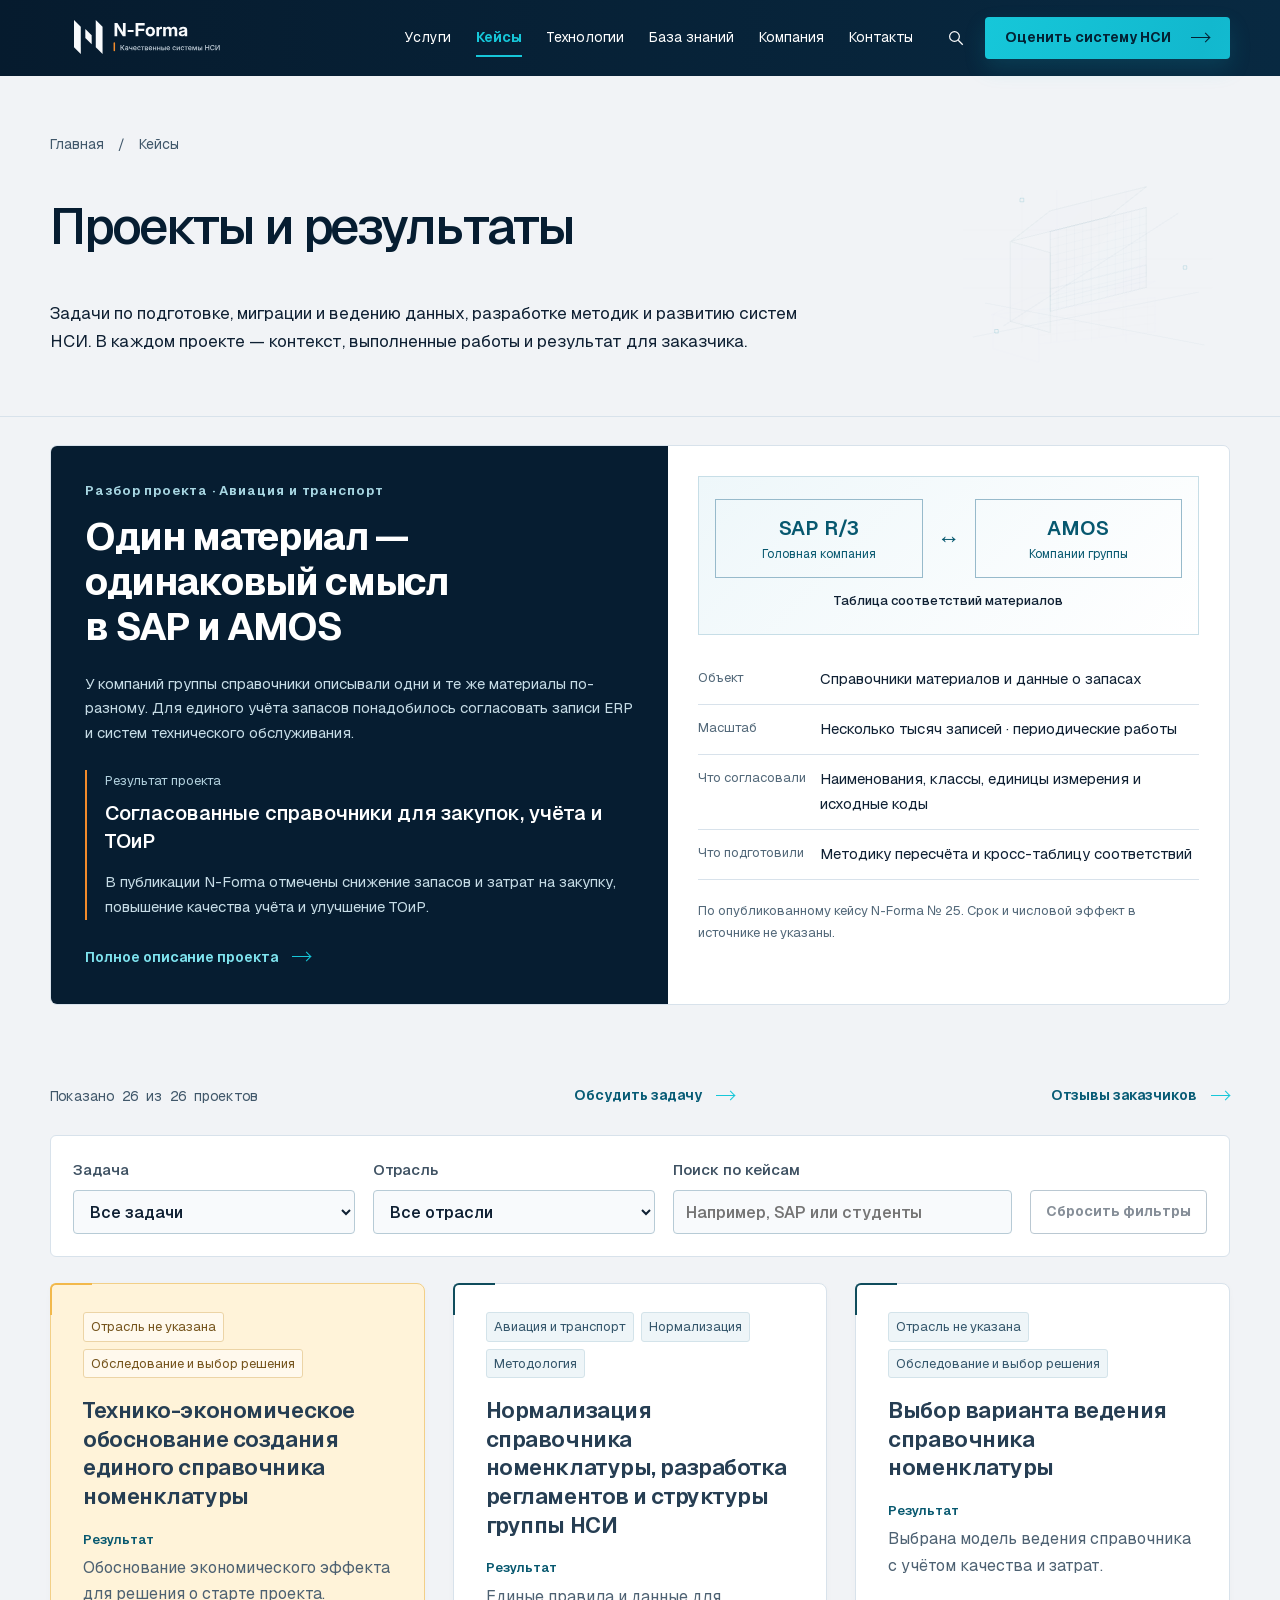
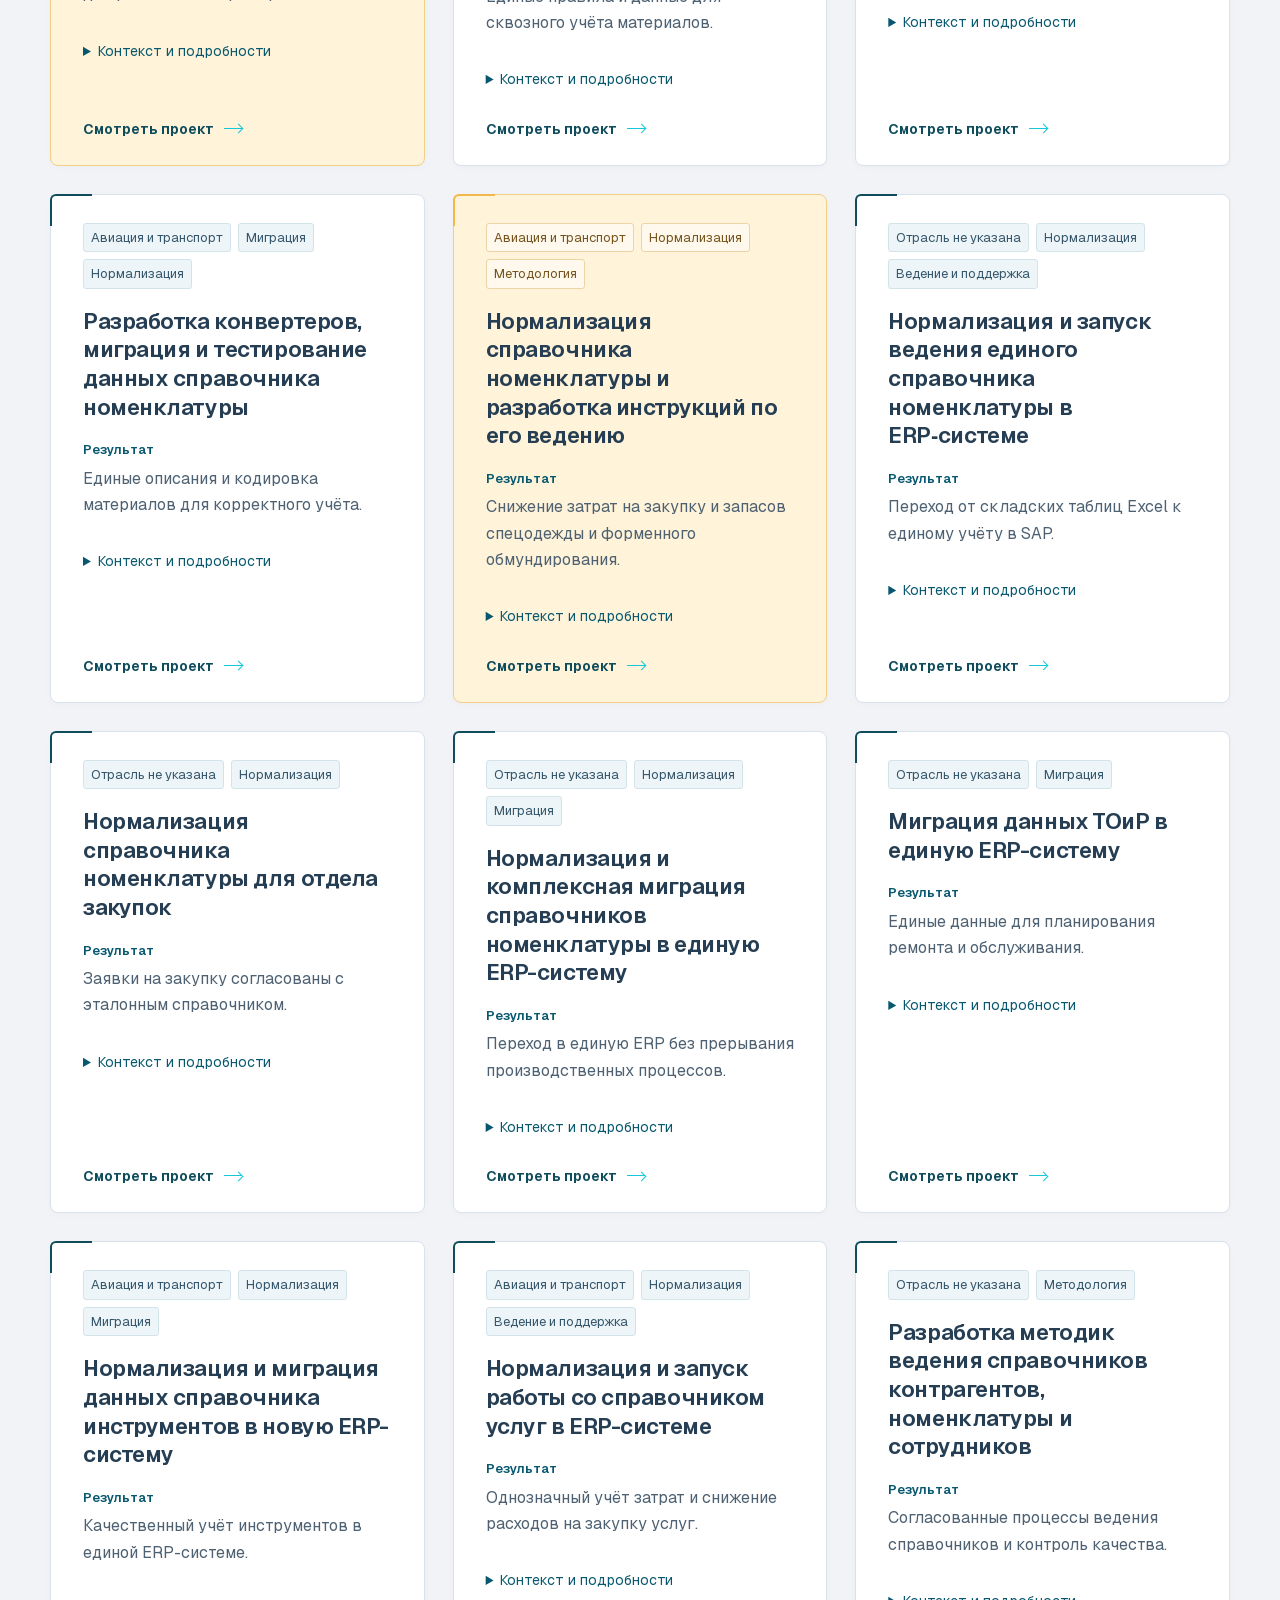
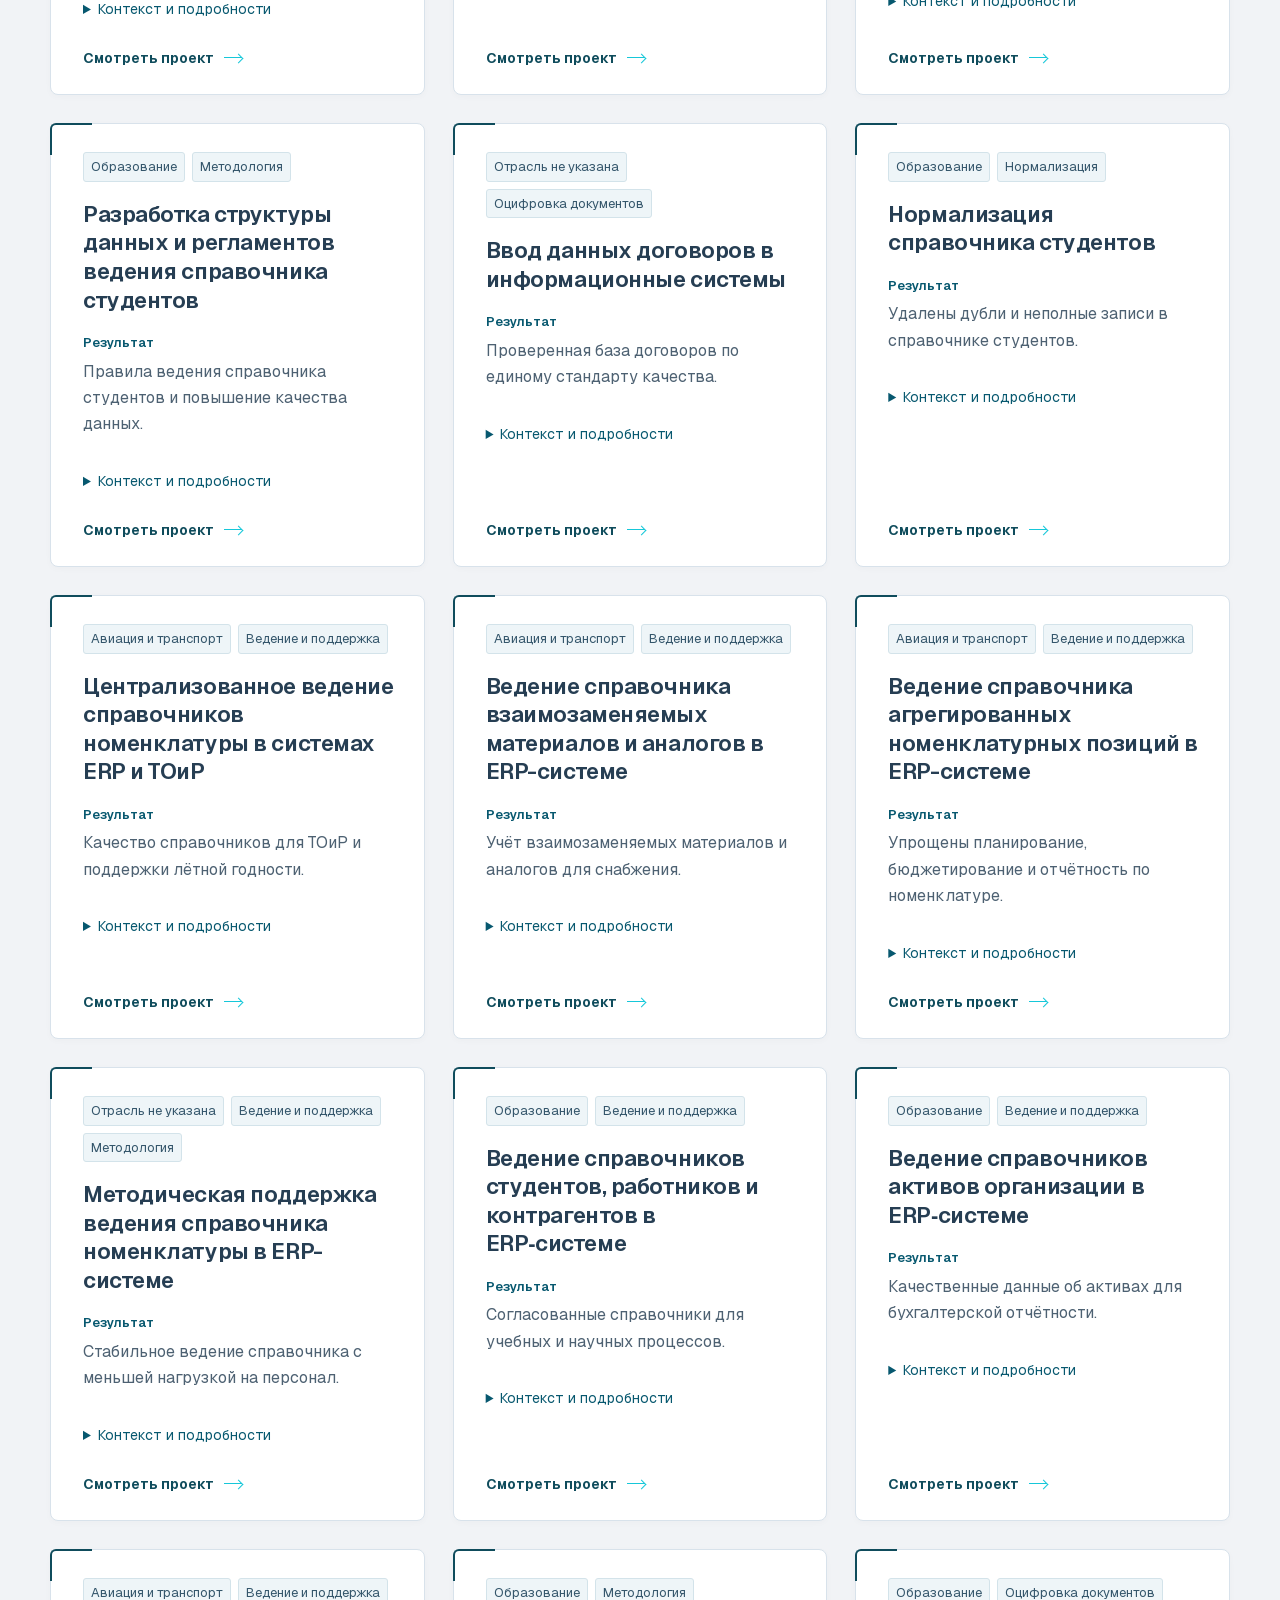
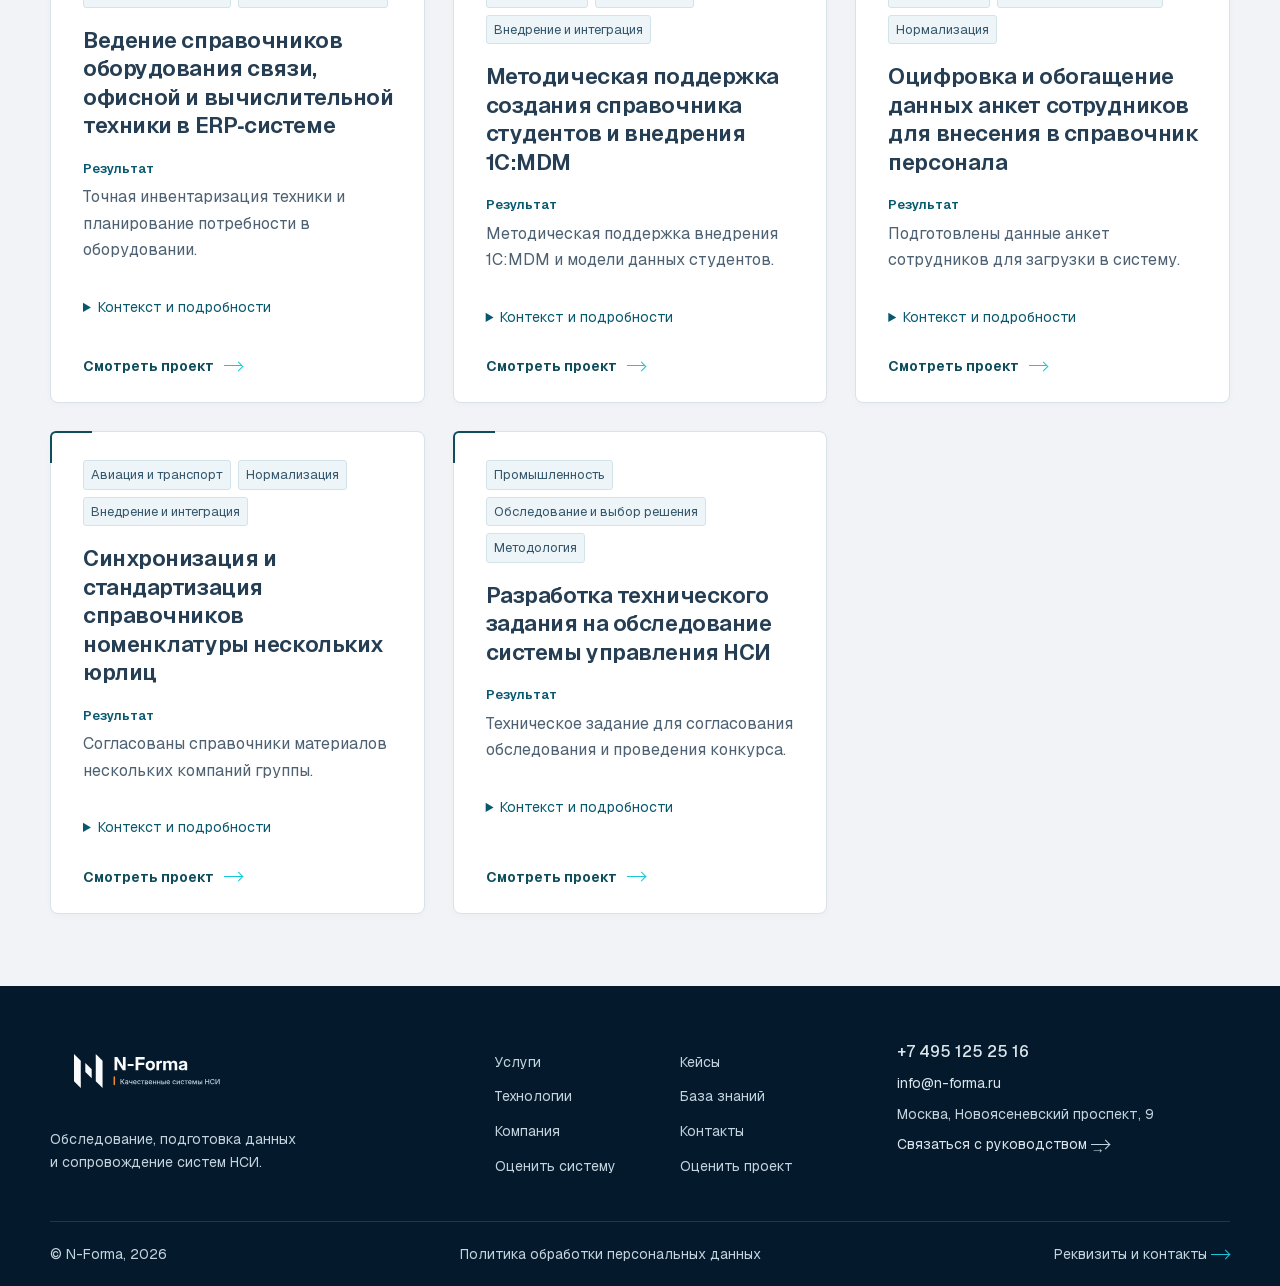
==== commit 26f55194: "Update N-Forma website preview" ====
--- a/cases.html
+++ b/cases.html
@@ -11,9 +11,9 @@
 
   <link rel="icon" href="assets/favicon.svg" type="image/svg+xml">
 
-  <link rel="stylesheet" href="styles.css"><script src="data.js?v=d33d4af8f49a" defer></script><script src="site-interactions.js?v=d33d4af8f49a" defer></script><script src="main.js?v=d33d4af8f49a" defer></script>
+  <link rel="stylesheet" href="styles.css"><script src="data.js?v=72f6afc369be" defer></script><script src="site-interactions.js?v=72f6afc369be" defer></script><script src="main.js?v=72f6afc369be" defer></script>
 
-<link rel="stylesheet" href="arrow-alignment.css"><link rel="stylesheet" href="navigation-state.css"><link rel="stylesheet" href="brandbook-cards.css?v=e374d108e81b"><link rel="stylesheet" href="living-blueprint.css?v=c38be927a0c7"><script src="living-blueprint.js?v=c38be927a0c7" defer></script><link rel="stylesheet" href="section-blueprints.css?v=128b414342e8"><script src="section-blueprints-data.js?v=128b414342e8" defer></script><script src="section-blueprints.js?v=128b414342e8" defer></script><link rel="stylesheet" href="site-interactions.css?v=d33d4af8f49a"><link rel="stylesheet" href="research-enhancements.css?v=dbfac70f9c89"><script src="research-enhancements.js?v=dbfac70f9c89" defer></script></head>
+<link rel="stylesheet" href="arrow-alignment.css"><link rel="stylesheet" href="navigation-state.css"><link rel="stylesheet" href="brandbook-cards.css?v=e374d108e81b"><link rel="stylesheet" href="living-blueprint.css?v=c38be927a0c7"><script src="living-blueprint.js?v=c38be927a0c7" defer></script><link rel="stylesheet" href="section-blueprints.css?v=128b414342e8"><script src="section-blueprints-data.js?v=128b414342e8" defer></script><script src="section-blueprints.js?v=128b414342e8" defer></script><link rel="stylesheet" href="site-interactions.css?v=72f6afc369be"><link rel="stylesheet" href="research-enhancements.css?v=dbfac70f9c89"><script src="research-enhancements.js?v=dbfac70f9c89" defer></script></head>
 
 <body data-page="cases">
 
--- a/site-interactions.css
+++ b/site-interactions.css
@@ -27,10 +27,12 @@
 .process-section .section-heading h2::before,
 .process-section .section-heading h2::after {
   right:auto;
-  left:calc(100% + 24px);
+  left:calc(100% - 110px);
   width:clamp(120px,calc(35vw - 210px),240px);
   --heading-figure-x:0px;
 }
+:is(.services-section,.process-section) .section-heading h2::before { transform:translateY(-42%) scaleY(-1); }
+:is(.services-section,.process-section) .section-heading h2::after { transform:translateY(-46%) scaleY(-1); }
 @media (max-width:1000px) {
   .process-section .section-heading h2::before,
   .process-section .section-heading h2::after { display:none; }
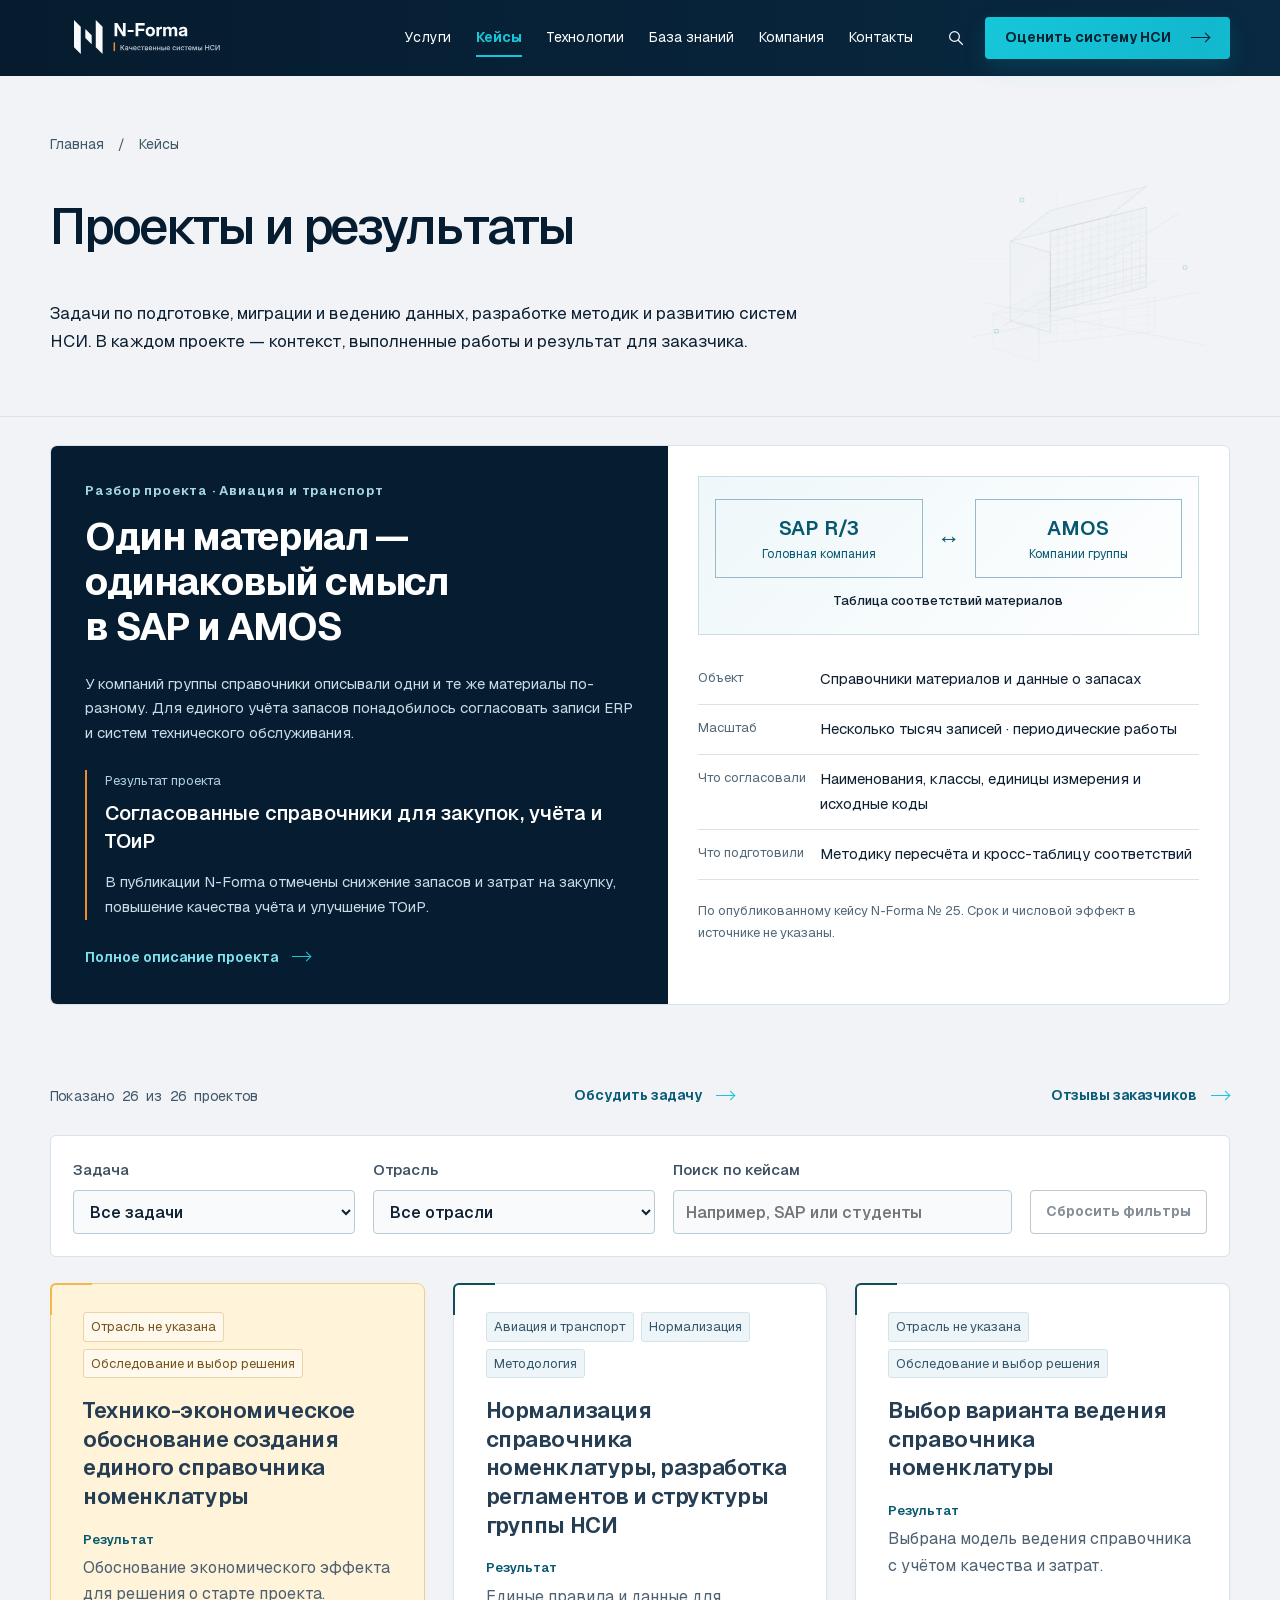
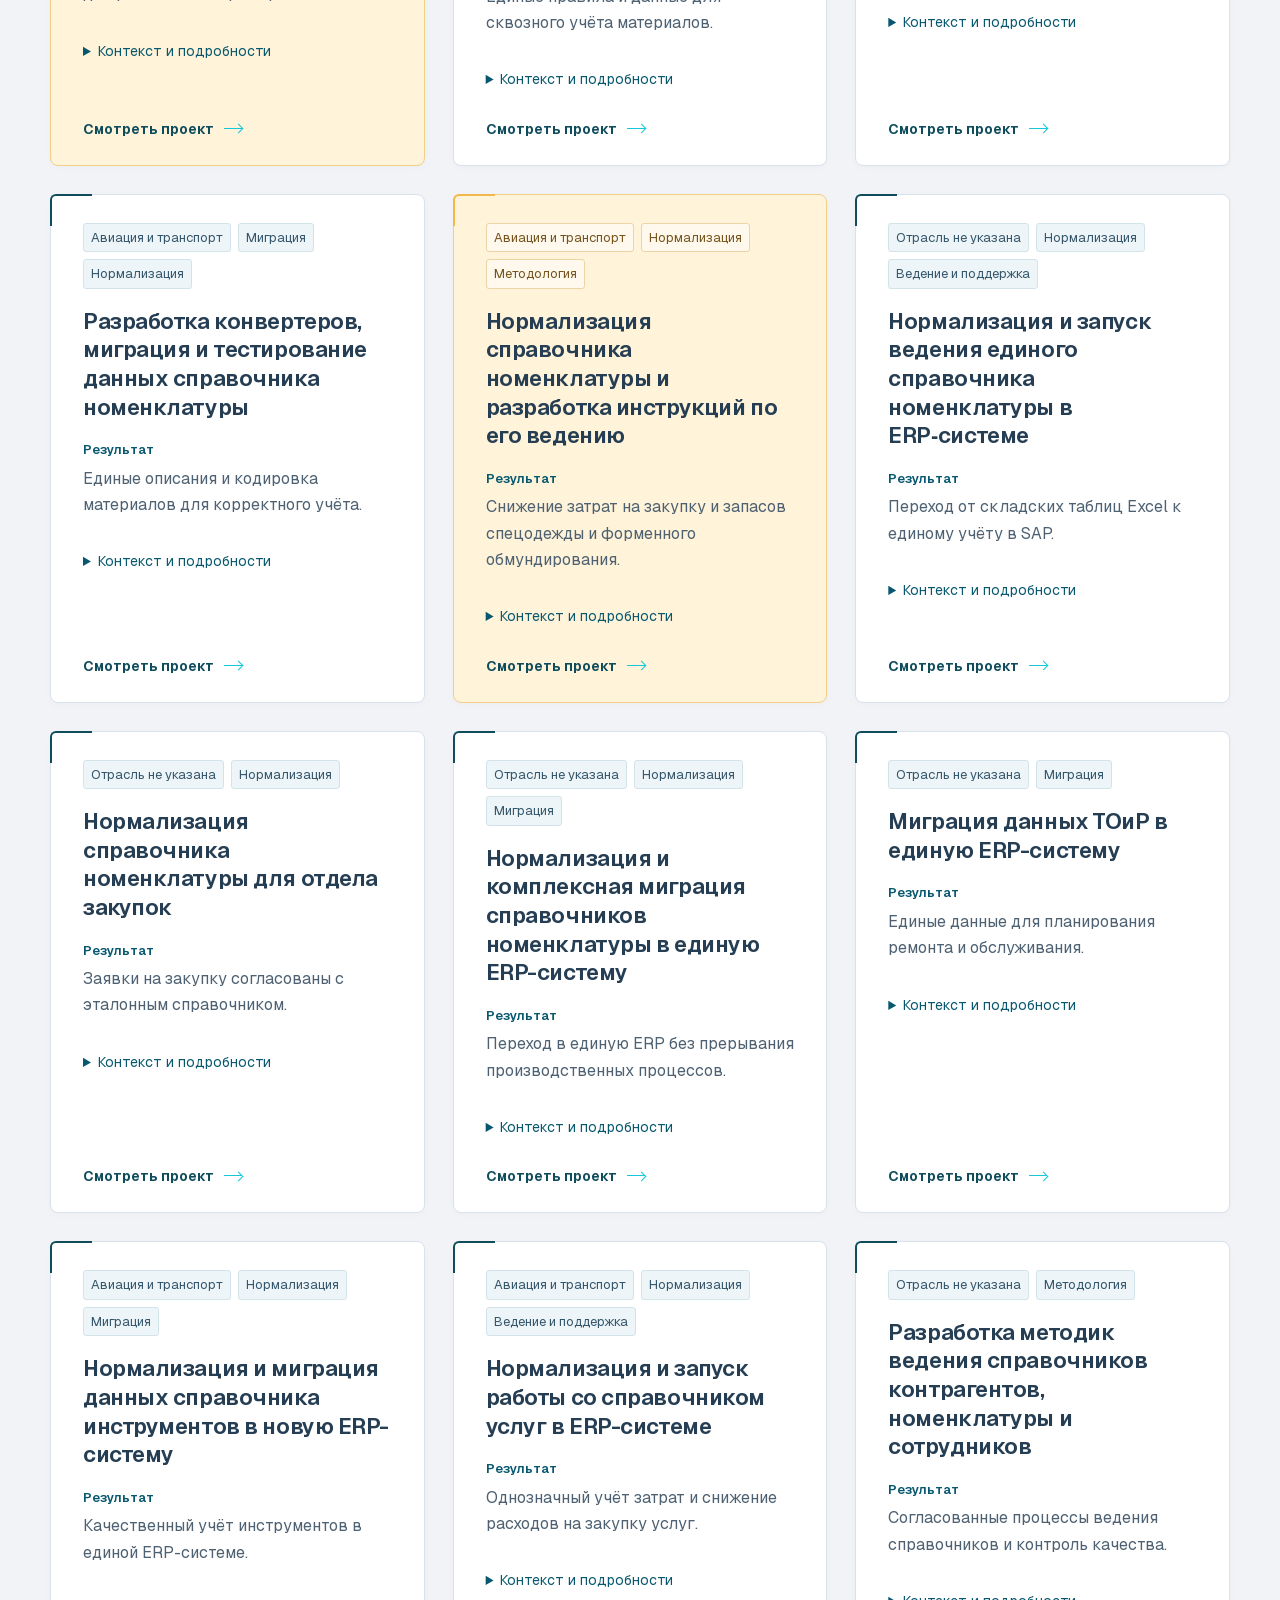
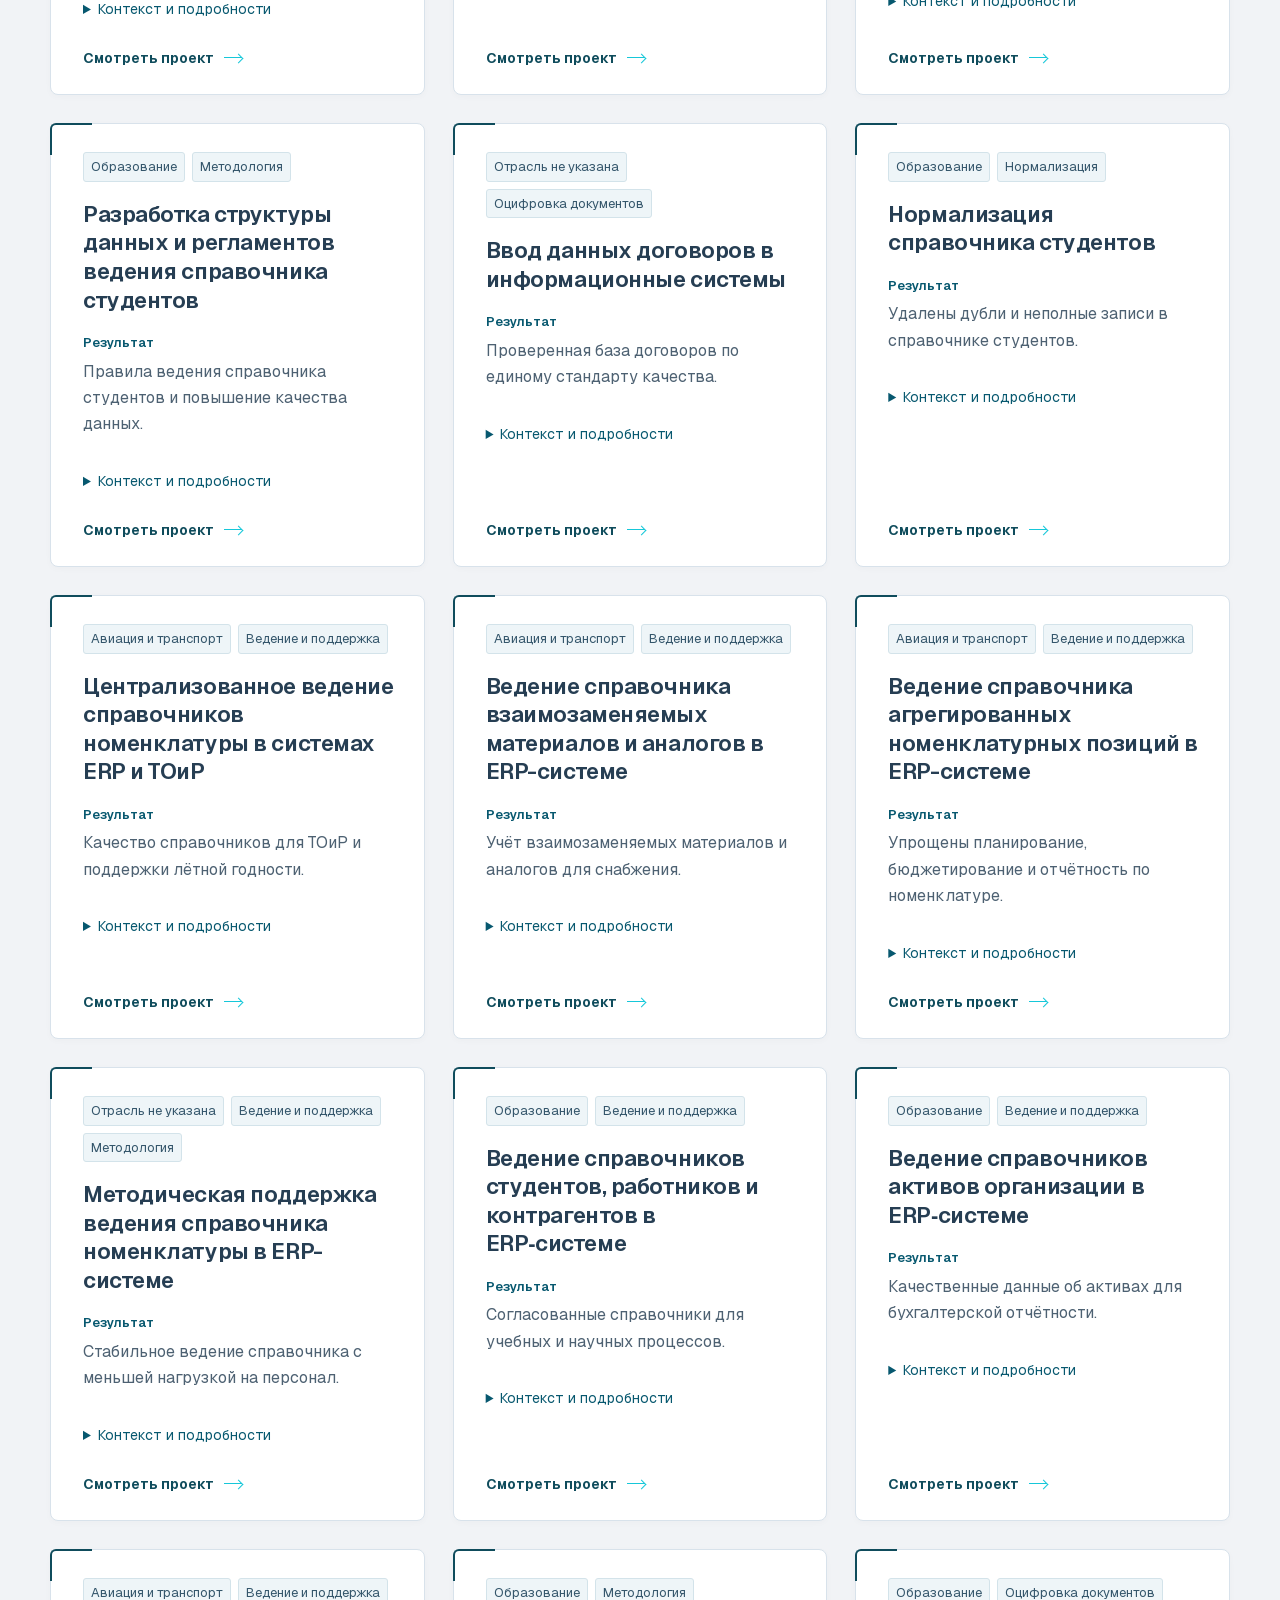
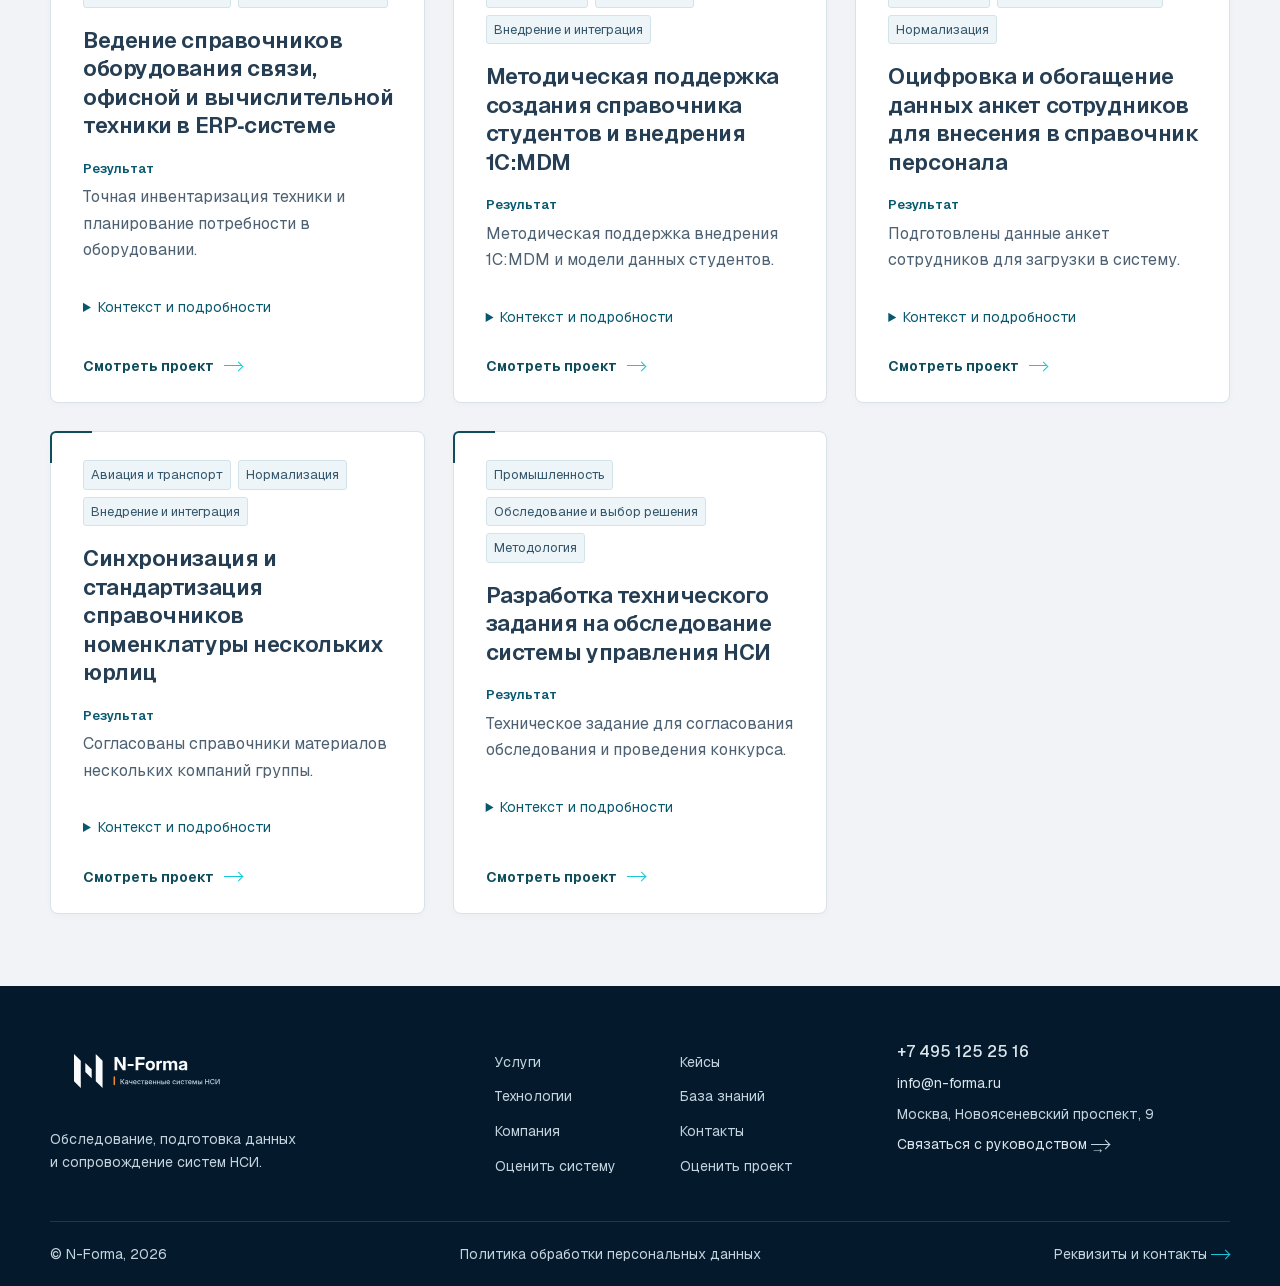
==== commit e9cdda1b: "Update N-Forma website preview" ====
--- a/cases.html
+++ b/cases.html
@@ -11,9 +11,9 @@
 
   <link rel="icon" href="assets/favicon.svg" type="image/svg+xml">
 
-  <link rel="stylesheet" href="styles.css"><script src="data.js?v=72f6afc369be" defer></script><script src="site-interactions.js?v=72f6afc369be" defer></script><script src="main.js?v=72f6afc369be" defer></script>
+  <link rel="stylesheet" href="styles.css"><script src="data.js?v=efb9a3dc409a" defer></script><script src="site-interactions.js?v=efb9a3dc409a" defer></script><script src="main.js?v=efb9a3dc409a" defer></script>
 
-<link rel="stylesheet" href="arrow-alignment.css"><link rel="stylesheet" href="navigation-state.css"><link rel="stylesheet" href="brandbook-cards.css?v=e374d108e81b"><link rel="stylesheet" href="living-blueprint.css?v=c38be927a0c7"><script src="living-blueprint.js?v=c38be927a0c7" defer></script><link rel="stylesheet" href="section-blueprints.css?v=128b414342e8"><script src="section-blueprints-data.js?v=128b414342e8" defer></script><script src="section-blueprints.js?v=128b414342e8" defer></script><link rel="stylesheet" href="site-interactions.css?v=72f6afc369be"><link rel="stylesheet" href="research-enhancements.css?v=dbfac70f9c89"><script src="research-enhancements.js?v=dbfac70f9c89" defer></script></head>
+<link rel="stylesheet" href="arrow-alignment.css"><link rel="stylesheet" href="navigation-state.css"><link rel="stylesheet" href="brandbook-cards.css?v=e374d108e81b"><link rel="stylesheet" href="living-blueprint.css?v=c38be927a0c7"><script src="living-blueprint.js?v=c38be927a0c7" defer></script><link rel="stylesheet" href="section-blueprints.css?v=128b414342e8"><script src="section-blueprints-data.js?v=128b414342e8" defer></script><script src="section-blueprints.js?v=128b414342e8" defer></script><link rel="stylesheet" href="site-interactions.css?v=efb9a3dc409a"><link rel="stylesheet" href="research-enhancements.css?v=dbfac70f9c89"><script src="research-enhancements.js?v=dbfac70f9c89" defer></script></head>
 
 <body data-page="cases">
 
--- a/site-interactions.css
+++ b/site-interactions.css
@@ -19,7 +19,7 @@
   transform:translateY(-46%); background:url("./heading-network-large.svg") calc(100% + var(--heading-figure-growth-x,0px)) var(--heading-figure-anchor-y,center) / min(var(--heading-figure-size,330px),100%) auto no-repeat;
 }
 .cases-section h2 { --heading-figure-y:-16px; --heading-grid-y:-8px; }
-.process-section h2 { --heading-figure-x:24px; --heading-figure-y:-16px; --heading-grid-y:-8px; }
+.process-section h2 { --heading-figure-x:24px; --heading-figure-y:-56px; --heading-grid-y:-48px; }
 .normalization-section h2 { --heading-figure-x:24px; --heading-figure-size:370px; --heading-figure-growth-x:40px; --heading-figure-anchor-y:calc(100% - 4px); }
 .services-section h2 { --heading-figure-y:-48px; --heading-grid-y:-16px; --heading-figure-size:370px; --heading-figure-growth-x:40px; --heading-figure-anchor-y:4px; }
 .partners-section .network-field { display:none; }
@@ -27,7 +27,7 @@
 .process-section .section-heading h2::before,
 .process-section .section-heading h2::after {
   right:auto;
-  left:calc(100% - 110px);
+  left:calc(100% - 132px);
   width:clamp(120px,calc(35vw - 210px),240px);
   --heading-figure-x:0px;
 }
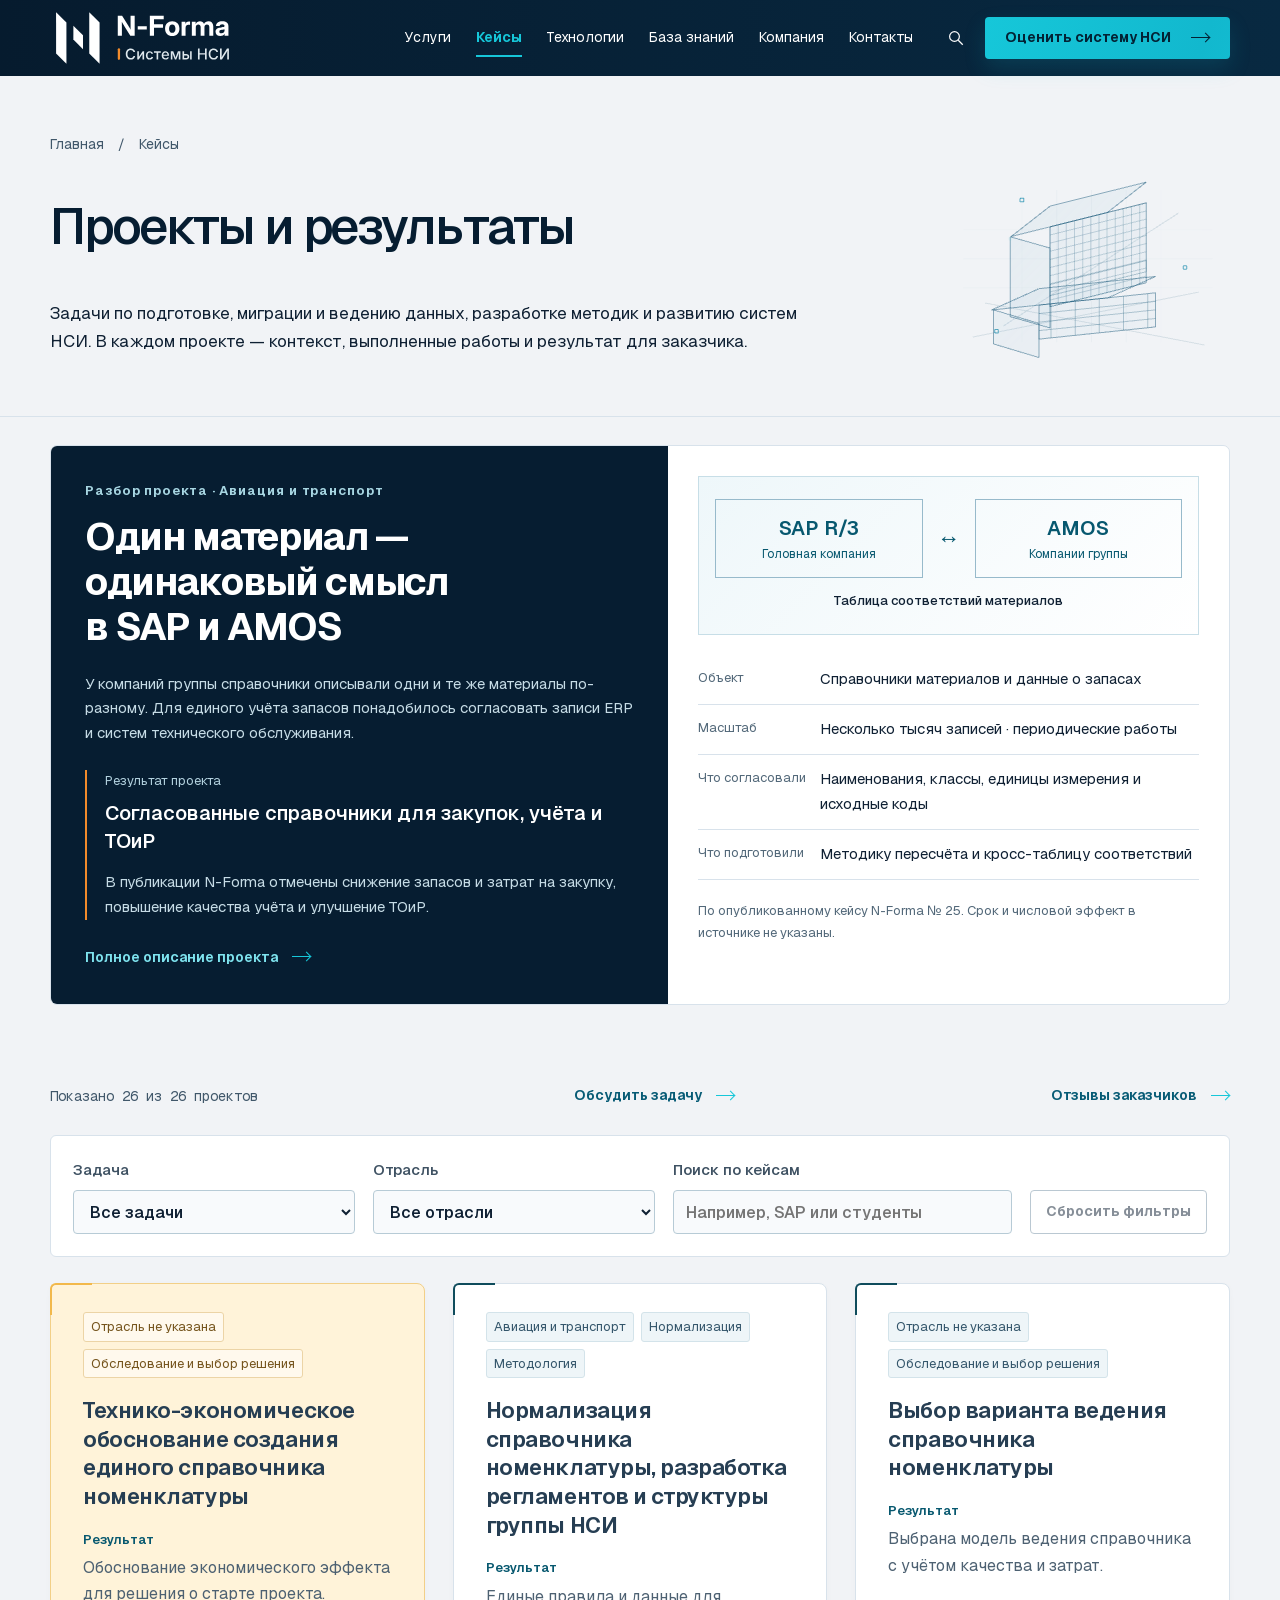
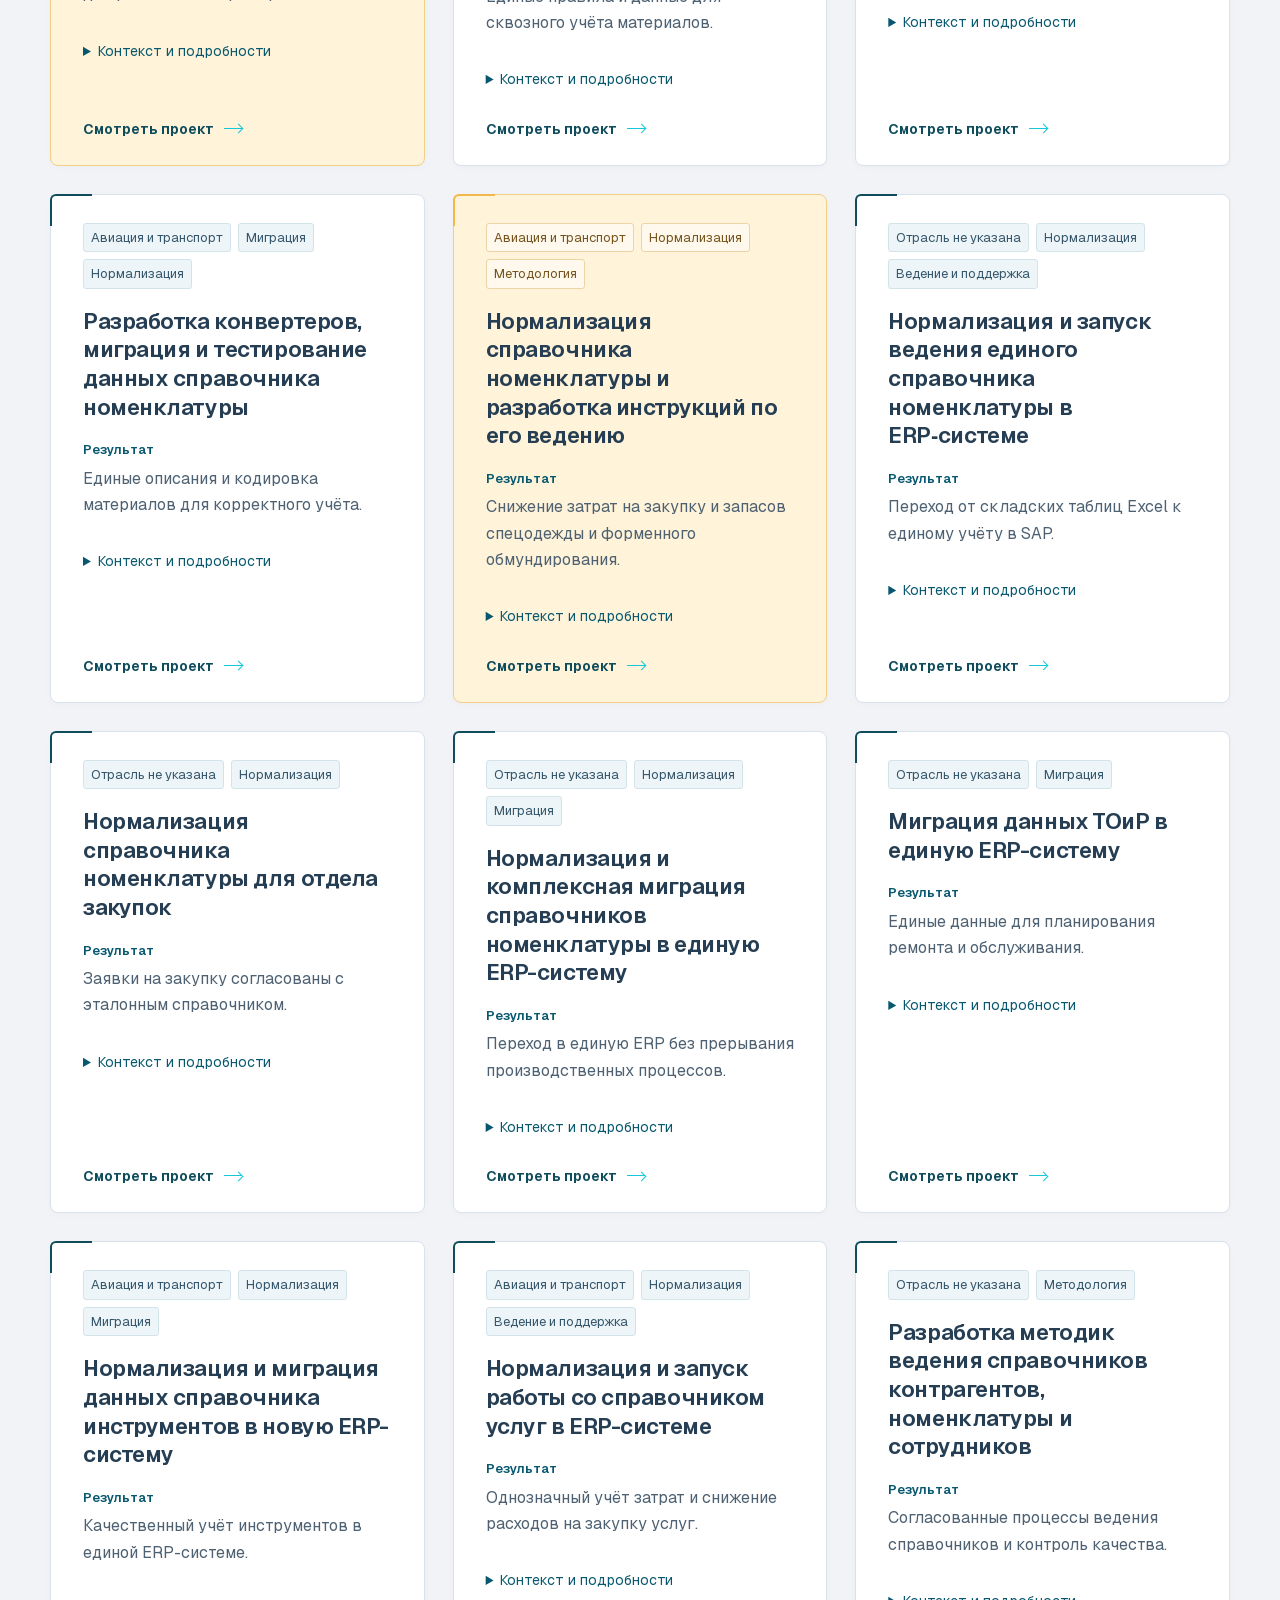
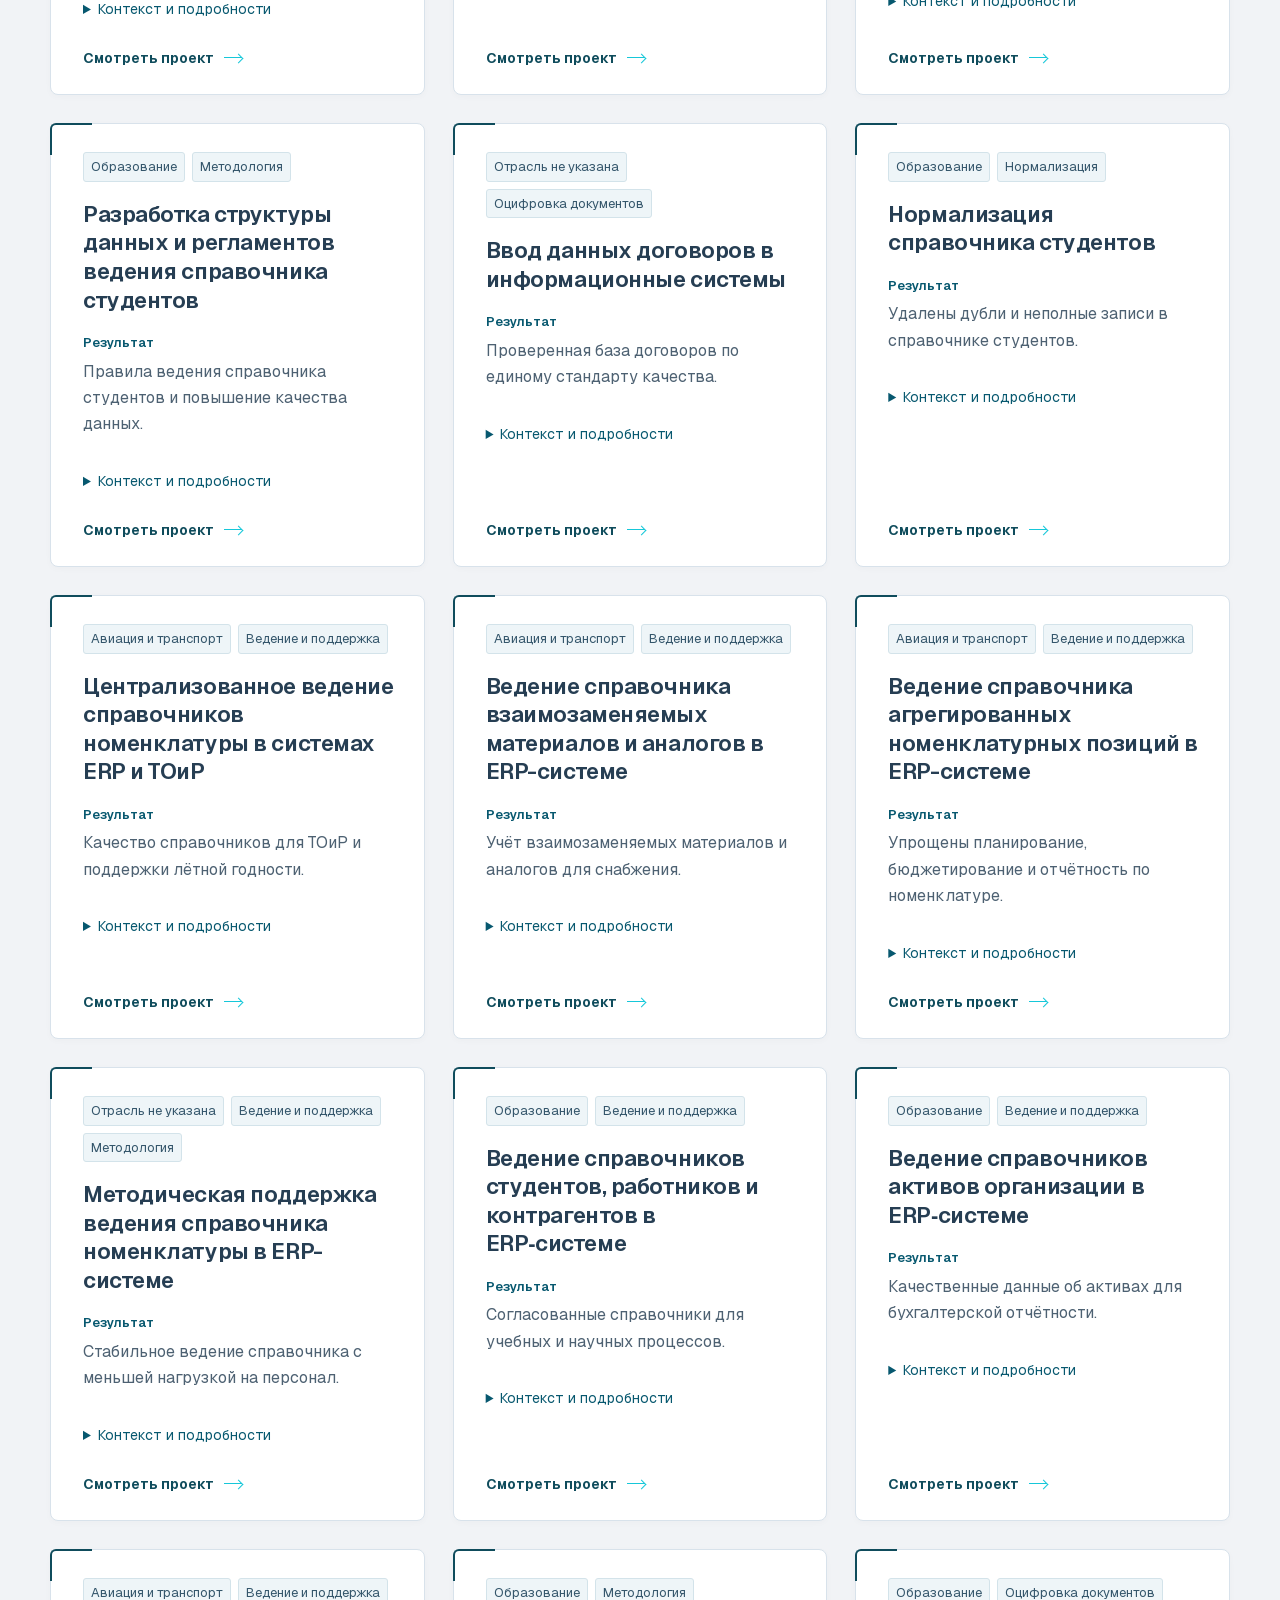
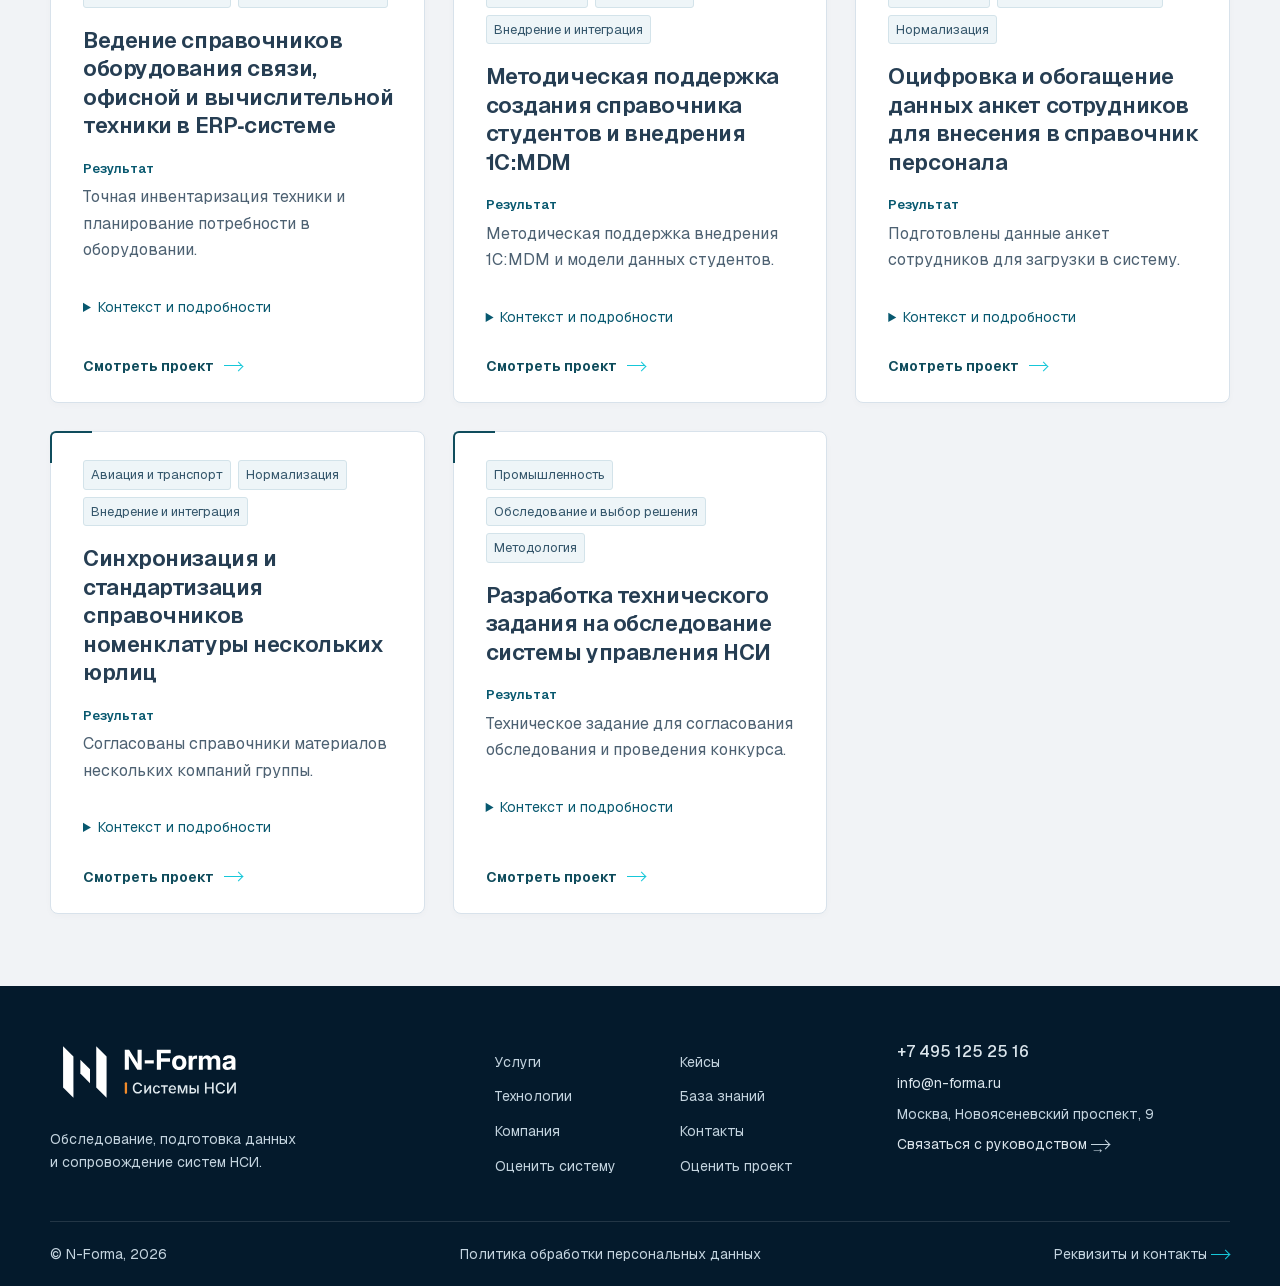
==== commit 1b021ac6: "Update N-Forma website preview" ====
--- a/cases.html
+++ b/cases.html
@@ -1,33 +1,33 @@
-<!doctype html>
-<html lang="ru">
-
-<head>
-
-  <meta charset="utf-8"><meta name="viewport" content="width=device-width,initial-scale=1">
-
-  <title>Кейсы — N-Forma</title>
-
-  <meta name="description" content="Обследование, нормализация и сопровождение системы НСИ. Реальные проекты и понятный путь к решению вашей задачи.">
-
-  <link rel="icon" href="assets/favicon.svg" type="image/svg+xml">
-
-  <link rel="stylesheet" href="styles.css"><script src="data.js?v=efb9a3dc409a" defer></script><script src="site-interactions.js?v=efb9a3dc409a" defer></script><script src="main.js?v=efb9a3dc409a" defer></script>
-
-<link rel="stylesheet" href="arrow-alignment.css"><link rel="stylesheet" href="navigation-state.css"><link rel="stylesheet" href="brandbook-cards.css?v=e374d108e81b"><link rel="stylesheet" href="living-blueprint.css?v=c38be927a0c7"><script src="living-blueprint.js?v=c38be927a0c7" defer></script><link rel="stylesheet" href="section-blueprints.css?v=128b414342e8"><script src="section-blueprints-data.js?v=128b414342e8" defer></script><script src="section-blueprints.js?v=128b414342e8" defer></script><link rel="stylesheet" href="site-interactions.css?v=efb9a3dc409a"><link rel="stylesheet" href="research-enhancements.css?v=dbfac70f9c89"><script src="research-enhancements.js?v=dbfac70f9c89" defer></script></head>
-
-<body data-page="cases">
-
-  <a class="skip-link" href="#main">К основному содержанию</a>
-
-  <header class="site-header" data-header></header>
-
-<main id="main"><section class="section-intro section-intro--diagram"><div class="container"><div class="breadcrumbs"><a href="index.html">Главная</a><span>/</span><span data-breadcrumb-title></span></div><h1 data-page-title></h1><p class="intro-lead" data-page-description></p></div></section><!-- rx:featured:start --><div class="container"><article class="rx-featured" aria-labelledby="featured-case-title"><div class="rx-feature-story"><p class="rx-kicker">Разбор проекта · Авиация и транспорт</p><h3 id="featured-case-title">Один материал —<br>одинаковый смысл<br>в SAP и AMOS</h3><p>У компаний группы справочники описывали одни и те же материалы по-разному. Для единого учёта запасов понадобилось согласовать записи ERP и систем технического обслуживания.</p><div class="rx-case-result"><span>Результат проекта</span><strong>Согласованные справочники для закупок, учёта и ТОиР</strong><p>В публикации N-Forma отмечены снижение запасов и затрат на закупку, повышение качества учёта и улучшение ТОиР.</p></div><a class="text-link" href="https://n-forma.ru/project_25">Полное описание проекта <span class="arrow" aria-hidden="true">→</span></a></div><div class="rx-case-passport"><div class="rx-case-diagram" aria-label="Согласование справочников SAP R/3 и AMOS"><span>SAP R/3<small>Головная компания</small></span><b aria-hidden="true">↔</b><span>AMOS<small>Компании группы</small></span><strong>Таблица соответствий материалов</strong></div><dl><div><dt>Объект</dt><dd>Справочники материалов и данные о запасах</dd></div><div><dt>Масштаб</dt><dd>Несколько тысяч записей · периодические работы</dd></div><div><dt>Что согласовали</dt><dd>Наименования, классы, единицы измерения и исходные коды</dd></div><div><dt>Что подготовили</dt><dd>Методику пересчёта и кросс-таблицу соответствий</dd></div></dl><p class="rx-footnote">По опубликованному кейсу N-Forma № 25. Срок и числовой эффект в источнике не указаны.</p></div></article></div><!-- rx:featured:end --><section class="overview-section"><div class="container"><div class="overview-tools"><span class="result-count" data-count></span><a class="text-link" href="contacts.html#question">Обсудить задачу <span aria-hidden="true">↗</span></a></div><div class="overview-grid" data-overview></div></div></section></main>
-<footer data-footer></footer>
-
-  <dialog class="search-dialog" aria-labelledby="search-title"><div class="dialog-heading"><h2 id="search-title">Поиск по сайту</h2><button type="button" class="icon-button" data-close-search aria-label="Закрыть поиск">×</button></div><label class="visually-hidden" for="site-search">Что вы ищете?</label><input id="site-search" type="search" placeholder="Услуга, проект, технология…" autocomplete="off"><p class="search-help">Например: обследование, миграция, студенты, Loginom.</p><div class="search-results" aria-live="polite"></div></dialog>
-
-  <script type="application/ld+json">{"@context":"https://schema.org","@type":"Organization","name":"N-Forma","url":"https://n-forma.ru/","email":"info@n-forma.ru","telephone":"+74951252516"}</script>
-
-</body>
-
+<!doctype html>
+<html lang="ru">
+
+<head>
+
+  <meta charset="utf-8"><meta name="viewport" content="width=device-width,initial-scale=1">
+
+  <title>Кейсы — N-Forma</title>
+
+  <meta name="description" content="Обследование, нормализация и сопровождение системы НСИ. Реальные проекты и понятный путь к решению вашей задачи.">
+
+  <link rel="icon" href="assets/favicon.svg" type="image/svg+xml">
+
+  <link rel="stylesheet" href="styles.css"><script src="data.js?v=9a1d4a9c62a0" defer></script><script src="site-interactions.js?v=9a1d4a9c62a0" defer></script><script src="main.js?v=9a1d4a9c62a0" defer></script>
+
+<link rel="stylesheet" href="arrow-alignment.css"><link rel="stylesheet" href="navigation-state.css"><link rel="stylesheet" href="brandbook-cards.css?v=e374d108e81b"><link rel="stylesheet" href="living-blueprint.css?v=c38be927a0c7"><script src="living-blueprint.js?v=c38be927a0c7" defer></script><link rel="stylesheet" href="section-blueprints.css?v=128b414342e8"><script src="section-blueprints-data.js?v=128b414342e8" defer></script><script src="section-blueprints.js?v=128b414342e8" defer></script><link rel="stylesheet" href="site-interactions.css?v=9a1d4a9c62a0"><link rel="stylesheet" href="research-enhancements.css?v=dbfac70f9c89"><script src="research-enhancements.js?v=dbfac70f9c89" defer></script></head>
+
+<body data-page="cases">
+
+  <a class="skip-link" href="#main">К основному содержанию</a>
+
+  <header class="site-header" data-header></header>
+
+<main id="main"><section class="section-intro section-intro--diagram"><div class="container"><div class="breadcrumbs"><a href="index.html">Главная</a><span>/</span><span data-breadcrumb-title></span></div><h1 data-page-title></h1><p class="intro-lead" data-page-description></p></div></section><!-- rx:featured:start --><div class="container"><article class="rx-featured" aria-labelledby="featured-case-title"><div class="rx-feature-story"><p class="rx-kicker">Разбор проекта · Авиация и транспорт</p><h3 id="featured-case-title">Один материал —<br>одинаковый смысл<br>в SAP и AMOS</h3><p>У компаний группы справочники описывали одни и те же материалы по-разному. Для единого учёта запасов понадобилось согласовать записи ERP и систем технического обслуживания.</p><div class="rx-case-result"><span>Результат проекта</span><strong>Согласованные справочники для закупок, учёта и ТОиР</strong><p>В публикации N-Forma отмечены снижение запасов и затрат на закупку, повышение качества учёта и улучшение ТОиР.</p></div><a class="text-link" href="https://n-forma.ru/project_25">Полное описание проекта <span class="arrow" aria-hidden="true">→</span></a></div><div class="rx-case-passport"><div class="rx-case-diagram" aria-label="Согласование справочников SAP R/3 и AMOS"><span>SAP R/3<small>Головная компания</small></span><b aria-hidden="true">↔</b><span>AMOS<small>Компании группы</small></span><strong>Таблица соответствий материалов</strong></div><dl><div><dt>Объект</dt><dd>Справочники материалов и данные о запасах</dd></div><div><dt>Масштаб</dt><dd>Несколько тысяч записей · периодические работы</dd></div><div><dt>Что согласовали</dt><dd>Наименования, классы, единицы измерения и исходные коды</dd></div><div><dt>Что подготовили</dt><dd>Методику пересчёта и кросс-таблицу соответствий</dd></div></dl><p class="rx-footnote">По опубликованному кейсу N-Forma № 25. Срок и числовой эффект в источнике не указаны.</p></div></article></div><!-- rx:featured:end --><section class="overview-section"><div class="container"><div class="overview-tools"><span class="result-count" data-count></span><a class="text-link" href="contacts.html#question">Обсудить задачу <span aria-hidden="true">↗</span></a></div><div class="overview-grid" data-overview></div></div></section></main>
+<footer data-footer></footer>
+
+  <dialog class="search-dialog" aria-labelledby="search-title"><div class="dialog-heading"><h2 id="search-title">Поиск по сайту</h2><button type="button" class="icon-button" data-close-search aria-label="Закрыть поиск">×</button></div><label class="visually-hidden" for="site-search">Что вы ищете?</label><input id="site-search" type="search" placeholder="Услуга, проект, технология…" autocomplete="off"><p class="search-help">Например: обследование, миграция, студенты, Loginom.</p><div class="search-results" aria-live="polite"></div></dialog>
+
+  <script type="application/ld+json">{"@context":"https://schema.org","@type":"Organization","name":"N-Forma","url":"https://n-forma.ru/","email":"info@n-forma.ru","telephone":"+74951252516"}</script>
+
+</body>
+
 </html>
--- a/site-interactions.css
+++ b/site-interactions.css
@@ -1,61 +1,67 @@
 /* One quiet interaction language: responsive controls and meaningful results. */
-/* Two approved accents: services and the dark process section. */
-:is(.services-section .section-heading h2,.process-section .section-heading h2) {
+/* Two approved accents: the bolt example and the dark process section. */
+:is(.normalization-section .section-heading h2,.process-section .section-heading h2) {
   position:relative; isolation:isolate;
 }
-:is(.services-section .section-heading h2,.process-section .section-heading h2)::before,
-:is(.services-section .section-heading h2,.process-section .section-heading h2)::after {
+:is(.normalization-section .section-heading h2,.process-section .section-heading h2)::before,
+:is(.normalization-section .section-heading h2,.process-section .section-heading h2)::after {
   content:""; position:absolute; z-index:-1; pointer-events:none;
   right:0; top:50%; opacity:1;
 }
-:is(.services-section .section-heading h2,.process-section .section-heading h2)::before {
+:is(.normalization-section .section-heading h2,.process-section .section-heading h2)::before {
   width:min(700px,100%); height:clamp(230px,calc(100% + 110px),360px);
   translate:0 var(--heading-grid-y,0px);
   transform:translateY(-42%); background:url("./heading-network-grid.svg") center / 100% 100% no-repeat;
 }
-:is(.services-section .section-heading h2,.process-section .section-heading h2)::after {
+:is(.normalization-section .section-heading h2,.process-section .section-heading h2)::after {
   width:min(470px,100%); height:250px;
   translate:var(--heading-figure-x,0px) var(--heading-figure-y,0px);
   transform:translateY(-46%); background:url("./heading-network-large.svg") calc(100% + var(--heading-figure-growth-x,0px)) var(--heading-figure-anchor-y,center) / min(var(--heading-figure-size,330px),100%) auto no-repeat;
 }
-.cases-section h2 { --heading-figure-y:-16px; --heading-grid-y:-8px; }
-.process-section h2 { --heading-figure-x:24px; --heading-figure-y:-56px; --heading-grid-y:-48px; }
-.normalization-section h2 { --heading-figure-x:24px; --heading-figure-size:370px; --heading-figure-growth-x:40px; --heading-figure-anchor-y:calc(100% - 4px); }
-.services-section h2 { --heading-figure-y:-48px; --heading-grid-y:-16px; --heading-figure-size:370px; --heading-figure-growth-x:40px; --heading-figure-anchor-y:4px; }
+.process-section h2 { --heading-figure-x:24px; --heading-figure-y:-56px; --heading-grid-y:-48px; }
+.normalization-section h2 { --heading-figure-y:-48px; --heading-grid-y:-16px; --heading-figure-size:370px; --heading-figure-growth-x:40px; --heading-figure-anchor-y:4px; }
 .partners-section .network-field { display:none; }
-.process-section h2::before,.process-section h2::after { filter:brightness(1.5); }
-.process-section .section-heading h2::before,
-.process-section .section-heading h2::after {
-  right:auto;
-  left:calc(100% - 132px);
-  width:clamp(120px,calc(35vw - 210px),240px);
-  --heading-figure-x:0px;
-}
-:is(.services-section,.process-section) .section-heading h2::before { transform:translateY(-42%) scaleY(-1); }
-:is(.services-section,.process-section) .section-heading h2::after { transform:translateY(-46%) scaleY(-1); }
-@media (max-width:1000px) {
-  .process-section .section-heading h2::before,
-  .process-section .section-heading h2::after { display:none; }
-}
+.process-section h2::before,.process-section h2::after { filter:brightness(1.5); }
+.process-section .section-heading h2::before,
+.process-section .section-heading h2::after {
+  left:auto;
+  right:calc(132px - clamp(120px,calc(35vw - 210px),240px));
+  width:370px;
+  --heading-figure-x:0px;
+}
+:is(.normalization-section,.process-section) .section-heading h2::before { transform:translateY(-42%) scaleY(-1); }
+:is(.normalization-section,.process-section) .section-heading h2::after { transform:translateY(-46%) scaleY(-1); }
+/* Grow from the existing upper-right corner: 370 / 240, including the grid. */
+.process-section .section-heading h2::before { height:354.5833px; transform:translateY(-96.6px) scaleY(-1); }
+.process-section .section-heading h2::after { height:385.4167px; transform:translateY(-115px) scaleY(-1); background-size:370px auto; }
+@media (max-width:1000px) {
+  .process-section .section-heading h2::before,
+  .process-section .section-heading h2::after { display:none; }
+}
 @media (max-width:820px) {
-  :is(.services-section .section-heading h2,.process-section .section-heading h2)::before {
+  :is(.normalization-section .section-heading h2,.process-section .section-heading h2)::before {
     width:100%; height:clamp(220px,calc(100% + 100px),320px);
   }
-  :is(.services-section .section-heading h2,.process-section .section-heading h2)::after {
+  :is(.normalization-section .section-heading h2,.process-section .section-heading h2)::after {
     width:100%; height:220px; background-size:min(var(--heading-figure-mobile-size,290px),100%) auto;
   }
   .process-section h2::before,.process-section h2::after { opacity:.9; }
   .process-section h2 { --heading-figure-x:8px; }
   .normalization-section h2 { --heading-figure-x:8px; --heading-figure-mobile-size:314px; --heading-figure-growth-x:24px; }
-  .services-section .section-heading h2::before,.services-section .section-heading h2::after { display:none; }
+  .normalization-section .section-heading h2::before,.normalization-section .section-heading h2::after { display:none; }
 }
 @media (max-width:360px) {
   .normalization-section h2 { --heading-figure-growth-x:0px; --heading-figure-anchor-y:center; }
 }
 @media print {
-  :is(.services-section .section-heading h2,.process-section .section-heading h2)::before,
-  :is(.services-section .section-heading h2,.process-section .section-heading h2)::after { display:none; }
-}
+  :is(.normalization-section .section-heading h2,.process-section .section-heading h2)::before,
+  :is(.normalization-section .section-heading h2,.process-section .section-heading h2)::after { display:none; }
+}
+
+/* Exact outlined logo composition; preserve its intrinsic aspect ratio. */
+.brand-logo,.brand img { width:199px; height:auto; object-fit:contain; }
+.site-header .brand-logo { width:185px; height:auto; }
+@media (max-width:820px) { .site-header .brand-logo { width:150px; } }
 
 .button.button { cursor:pointer; transform:none; transition:background-position .3s ease,box-shadow .2s ease,border-color .2s ease; }
 .button.button:hover { transform:none; }
@@ -82,9 +88,9 @@
 .step-head i { display:grid; place-items:center; overflow:visible; }
 .step-head svg { display:block; width:40px; height:40px; overflow:visible; margin:-7px 0 0 -2px; color:var(--orange); }
 .step-head .step-check-ink { fill:currentColor; stroke:none; }
-/* A flat cap and a longer gap keep both path endpoints empty before drawing.
-   The mask path extends past the ink, so the finished tapered shape stays complete. */
-.step-head .step-check-trace { fill:none; stroke:#fff; stroke-width:14; stroke-linecap:butt; stroke-linejoin:round; stroke-dasharray:1 2; stroke-dashoffset:0; }
+/* A flat cap and a longer gap keep both path endpoints empty before drawing.
+   The mask path extends past the ink, so the finished tapered shape stays complete. */
+.step-head .step-check-trace { fill:none; stroke:#fff; stroke-width:14; stroke-linecap:butt; stroke-linejoin:round; stroke-dasharray:1 2; stroke-dashoffset:0; }
 .step>p:not(.step-result) { margin-bottom:20px; }
 .step .step-result { margin-top:auto; min-height:76px; border-top:1px solid rgba(75,189,211,.25); padding-top:12px; color:#c4e3eb; font-size:12px; line-height:1.5; }
 .step-result span { display:block; margin-bottom:3px; color:#80b7c8; font-size:10px; }
@@ -100,15 +106,15 @@
 .demo-lead { max-width:380px; margin:0; color:#3f5263; font-size:16px; line-height:1.65; }
 .normalization-demo { display:grid; grid-template-columns:minmax(0,1fr) 64px minmax(0,1fr); gap:0; padding:22px 26px; border:1px solid var(--line); border-radius:7px; background:rgba(255,255,255,.92); }
 .demo-column-head { display:flex; justify-content:space-between; align-items:center; gap:12px; color:var(--teal); font-size:13px; font-weight:600; margin-bottom:14px; }
-.demo-count { font-family:var(--font-geist-mono),monospace; font-size:13px; color:#40576a; white-space:nowrap; }
+.demo-count { font-family:var(--font-geist-mono),monospace; font-size:13px; color:#40576a; white-space:nowrap; }
 .demo-records { list-style:none; padding:0; margin:0; display:grid; gap:8px; }
 .demo-records li { display:flex; align-items:center; gap:12px; min-height:47px; padding:10px 14px; border:1px solid var(--line); border-radius:4px; background:#f7fafc; transition:background .6s ease,border-color .6s ease,translate .6s ease; }
 .demo-records li:nth-child(2) { transition-delay:.1s; }
 .demo-records li:nth-child(3) { transition-delay:.2s; }
-.demo-record-id { font-family:var(--font-geist-mono),monospace; color:#40576a; font-size:13px; }
+.demo-record-id { font-family:var(--font-geist-mono),monospace; color:#40576a; font-size:13px; }
 .demo-records strong { font-size:16px; font-weight:550; }
-.demo-record-unit { margin-left:auto; color:#40576a; font-size:14px; white-space:nowrap; }
-.demo-source-note { margin:11px 0 0; font-size:14px; color:#40576a; }
+.demo-record-unit { margin-left:auto; color:#40576a; font-size:14px; white-space:nowrap; }
+.demo-source-note { margin:11px 0 0; font-size:14px; color:#40576a; }
 .demo-connector { display:flex; align-items:center; justify-content:center; gap:5px; padding:20px 8px 0; color:var(--teal); }
 .demo-connector>span:not(.arrow) { height:1px; flex:1; background:var(--line); }
 .demo-placeholder,.demo-result { min-height:178px; border:1px solid #d8c5a7; border-radius:4px; padding:14px 18px; }
@@ -117,7 +123,7 @@
 .demo-placeholder p { font-size:13px; line-height:1.55; margin:7px 0 0; }
 .demo-duplicates { display:flex; align-items:center; gap:8px; max-width:270px; }
 .demo-duplicates>span { flex:1; min-width:0; display:flex; align-items:center; gap:3px; border-bottom:1px solid #dec7a4; padding-bottom:5px; }
-.demo-duplicates b { font:13px var(--font-geist-mono),monospace; color:#6b5030; }
+.demo-duplicates b { font:13px var(--font-geist-mono),monospace; color:#6b5030; }
 .demo-bolt { width:70px; height:48px; fill:none; stroke:var(--teal); stroke-width:1.5; stroke-linecap:round; stroke-linejoin:round; flex-shrink:0; }
 .demo-duplicates .demo-bolt { flex:1; min-width:0; width:52px; height:43px; stroke:#91795b; }
 .demo-result { border-color:#9dcbd6; background:linear-gradient(135deg,#f3fbfc,#fff); }
@@ -130,16 +136,16 @@
 @keyframes bolt-merge-right { from { translate:20px 9px;opacity:.7; } to { translate:0 0;opacity:0; } }
 .demo-result-head { display:flex; gap:12px; align-items:center; }
 .demo-result h3 { font-size:21px; font-weight:600; margin:4px 0; letter-spacing:-.025em; }
-.demo-result-head p { margin:0; color:#40576a; font-size:14px; }
-.demo-result-kicker { font-size:13px; color:var(--teal); }
+.demo-result-head p { margin:0; color:#40576a; font-size:14px; }
+.demo-result-kicker { font-size:13px; color:var(--teal); }
 .demo-stock { display:flex; align-items:baseline; justify-content:space-between; margin:12px 0 0; border-top:1px solid #cce0e5; padding-top:10px; font-size:12px; color:#52697a; }
 .demo-stock strong { color:var(--teal); font-size:25px; font-weight:550; }
 .demo-stock small { font-size:13px; }
-.demo-merged { margin:9px 0 0; color:var(--teal); font-size:14px; }
+.demo-merged { margin:9px 0 0; color:var(--teal); font-size:14px; }
 .demo-controls { grid-column:1/-1; display:flex; align-items:center; gap:24px; margin-top:18px; border-top:1px solid var(--line); padding-top:18px; }
 .demo-controls .button { min-width:230px; }
 .demo-status { margin:0; max-width:520px; color:#4b6170; font-size:13px; line-height:1.6; }
-.demo-note { color:#40576a; font-size:14px; line-height:1.65; margin:13px 0 0; max-width:820px; }
+.demo-note { color:#40576a; font-size:14px; line-height:1.65; margin:13px 0 0; max-width:820px; }
 .normalization-demo[data-state=normalized] .demo-records li { background:#f1f8fa; border-color:#a8cbd4; translate:3px 0; }
 .normalization-demo[data-state=normalized] .demo-result { animation:demo-ethalon .7s ease both; }
 .normalization-demo[data-state=normalized] .demo-connector .arrow { animation:demo-connect .7s ease; }
@@ -173,125 +179,125 @@
 .platform-4 img { width:154px; height:44px; }
 
 .case-filter-panel { display:grid; grid-template-columns:1fr 1fr 1.2fr auto; gap:18px; align-items:end; padding:22px; margin-bottom:26px; border:1px solid var(--line); border-radius:6px; background:#fff; }
-.case-filter-panel label { display:flex; flex-direction:column; gap:9px; color:#3f5263; font-size:15px; font-weight:550; min-width:0; }
-.case-filter-panel select,.case-filter-panel input { width:100%; min-width:0; height:44px; padding:0 12px; border:1px solid #b7cbd6; border-radius:4px; background:#f8fafc; color:var(--ink); font:inherit; font-size:16px; }
+.case-filter-panel label { display:flex; flex-direction:column; gap:9px; color:#3f5263; font-size:15px; font-weight:550; min-width:0; }
+.case-filter-panel select,.case-filter-panel input { width:100%; min-width:0; height:44px; padding:0 12px; border:1px solid #b7cbd6; border-radius:4px; background:#f8fafc; color:var(--ink); font:inherit; font-size:16px; }
 .case-filter-panel .button { height:44px; min-height:44px; padding-inline:15px; }
 .case-empty { border:1px dashed #aac7d4; border-radius:6px; padding:32px; color:#4b6170; line-height:1.65; }
 .case-empty h2 { margin:0 0 8px; font-size:22px; color:var(--ink); }
 .case-empty p { margin:0; }
 .case-tags { display:flex; flex-wrap:wrap; gap:7px; margin-bottom:18px; }
-.case-tags span { color:#34566b; background:#eef5f8; border:1px solid #d3e3ea; border-radius:3px; font-size:13px; line-height:1.5; padding:4px 7px; }
+.case-tags span { color:#34566b; background:#eef5f8; border:1px solid #d3e3ea; border-radius:3px; font-size:13px; line-height:1.5; padding:4px 7px; }
 .overview-card--amber .case-tags span { background:#fff9ed; border-color:#ecd4a6; color:#75541c; }
 .overview-card .case-result { color:#304e62; font-size:14px; line-height:1.6; margin:18px 0; }
-.case-result strong { display:block; color:var(--teal); margin-bottom:5px; font-size:13px; font-weight:600; }
-.case-context { margin:0 0 22px; font-size:14px; line-height:1.6; color:#40576a; }
+.case-result strong { display:block; color:var(--teal); margin-bottom:5px; font-size:13px; font-weight:600; }
+.case-context { margin:0 0 22px; font-size:14px; line-height:1.6; color:#40576a; }
 .case-context summary { cursor:pointer; color:var(--teal); padding:6px 0; }
 .case-context p { margin:12px 0 0; }
 .case-context[open] { padding-bottom:10px; }
-.service-scope-note { margin:24px 0 0; color:#40576a; font-size:15px; line-height:1.7; max-width:960px; }
-
-/* Readable supporting text and controls shared by every preview page. */
-.eyebrow.eyebrow { font-size:15px; line-height:1.45; font-weight:650; letter-spacing:.08em; color:#40576a; }
-.eyebrow.eyebrow-light { color:#bed6e3; }
-.eyebrow.eyebrow span { flex-shrink:0; }
-@media (max-width:560px) { .eyebrow.eyebrow { letter-spacing:.06em; } }
-.site-header .main-nav { font-size:14px; }
-.site-header .main-nav a { opacity:1; }
-.button.button,.text-link.text-link,.card-link.card-link { font-size:14px; }
-.filters .filter { font-size:14px; color:#3f5263; min-height:40px; padding-inline:14px; }
-.filters .filter.is-active { color:#fff; }
-.cases-section .cases-heading { flex-wrap:wrap; }
-.cases-section .case-note { color:#40576a; font-size:14px; line-height:1.65; }
-.cases-grid .case-copy p { font-size:14px; color:#40576a; }
-.cases-grid .case-tag { font-size:11px; color:#086b80; }
-.services-grid .service-card p { font-size:14px; color:#40576a; }
-.services-grid .service-no { font-size:12px; color:#40576a; }
-.trust-strip .metric p { font-size:13px; color:#40576a; }
-.trust-strip .certification-standards { font-size:16px; line-height:1.35; letter-spacing:-.02em; }
-.certification-standards span { display:block; }
-.trust-strip .certification-link { display:inline-flex; align-items:center; gap:6px; margin-top:7px; color:var(--teal); text-decoration:underline; text-underline-offset:3px; }
-.certification-link .arrow { display:inline-block; position:relative; flex:0 0 19px; width:19px; height:8px; font-size:0; line-height:0; vertical-align:middle; align-self:center; top:-1px; }
-.certification-link .arrow::before { content:""; position:absolute; left:0; right:1px; top:calc(50% - .5px); border-top:1px solid currentColor; }
-.certification-link .arrow::after { content:""; position:absolute; width:6px; height:6px; right:1px; top:calc(50% - 3px); border-top:1px solid currentColor; border-right:1px solid currentColor; transform:rotate(45deg); }
-footer .footer-brand p,footer .footer-contact span { color:#c4d4df; font-size:14px; }
-footer .footer-column { font-size:14px; }
-footer .footer-column>strong { font-size:12px; }
-footer .footer-column a,footer .footer-nav { color:#c4d4df; font-size:14px; }
-footer .footer-bottom,body:not([data-page="home"]) .footer-bottom { color:#c4d4df; font-size:14px; line-height:1.6; gap:20px; padding-block:18px; }
-body:not([data-page="home"]) .footer-contact { font-size:14px; }
-.search-dialog .search-help,.search-dialog .search-result small { font-size:14px; color:#40576a; }
-.section-intro .breadcrumbs,.overview-tools .result-count { font-size:14px; color:#40576a; }
-.contact-form label { font-size:15px; color:#304e62; }
-.contact-form input,.contact-form textarea { font-size:16px; }
-.contact-form .form-note { font-size:14px; color:#40576a; }
-
-/* One open upper-left engineering corner replaces continuous side rules.
-   Empty pseudo-elements are decorative and never intercept input or focus. */
-:is(.brandbook-cards .overview-card,.rx-roles) {
-  position:relative;
-  --corner-width:42px;
-  --corner-height:32px;
-  --corner-color:var(--card-accent,var(--teal));
-}
-:is(.brandbook-cards .overview-card,.rx-roles)::before {
-  content:"";
-  position:absolute;
-  left:-1px;
-  width:var(--corner-width);
-  height:var(--corner-height);
-  box-sizing:border-box;
-  border-left:2px solid var(--corner-color);
-  pointer-events:none;
-}
-:is(.brandbook-cards .overview-card,.rx-roles)::before {
-  top:-1px;
-  border-top:2px solid var(--corner-color);
-  border-top-left-radius:6px;
-}
-
-/* Independent CSS analogue of the static Grid Pattern reference.
-   The opaque form covers the entire centre; only its surroundings show grid. */
-.contact-form-shell { position:relative; isolation:isolate; --grid-fringe:20px; }
-.contact-form-shell::before {
-  content:"";
-  position:absolute;
-  inset:calc(0px - var(--grid-fringe));
-  z-index:-1;
-  pointer-events:none;
-  background-image:linear-gradient(to right,rgba(101,142,162,.16) 1px,transparent 1px),linear-gradient(to bottom,rgba(101,142,162,.16) 1px,transparent 1px);
-  background-size:28px 28px;
-  -webkit-mask-image:linear-gradient(to right,transparent,#000 var(--grid-fringe),#000 calc(100% - var(--grid-fringe)),transparent),linear-gradient(to bottom,transparent,#000 var(--grid-fringe),#000 calc(100% - var(--grid-fringe)),transparent);
-  -webkit-mask-composite:source-in;
-  mask-image:linear-gradient(to right,transparent,#000 var(--grid-fringe),#000 calc(100% - var(--grid-fringe)),transparent),linear-gradient(to bottom,transparent,#000 var(--grid-fringe),#000 calc(100% - var(--grid-fringe)),transparent);
-  mask-composite:intersect;
-}
-.contact-form-shell .contact-form { position:relative; min-height:100%; }
-@media (min-width:1280px) {
-  .contact-form-shell { --grid-fringe:32px; }
-}
-@media (max-width:560px) {
-  .contact-form-shell { --grid-fringe:14px; }
-  .contact-form-shell::before {
-    background-size:22px 22px;
-  }
-}
-@media (max-width:1180px) {
-  .site-header .main-nav,.site-header .header-cta { display:none; }
-  .site-header .menu-toggle { display:flex; }
-  .site-header .nav-actions { margin-left:auto; }
-  .site-header .main-nav.is-open { position:fixed; display:flex; flex-direction:column; align-items:stretch; inset:76px 0 auto; padding:24px; color:#fff; background:#061d31; box-shadow:0 25px 45px #0004; max-height:calc(100dvh - 86px); overflow:auto; margin:0; }
-  .site-header.is-scrolled .main-nav.is-open { top:68px; }
-  .site-header .main-nav.is-open>a { display:block; padding:11px 0; font-size:16px; }
-  .site-header .main-nav.is-open>a::after { bottom:4px; }
-  .main-nav.is-open .mobile-assessments { display:flex; }
-  .main-nav.is-open .mobile-assessments a { font-size:15px; }
-}
-@media (max-width:820px) {
-  .site-header .main-nav.is-open,.site-header.is-scrolled .main-nav.is-open { top:64px; }
-  .trust-strip .metric-wide { padding:16px 12px; column-gap:10px; }
-  .trust-strip .certification-standards { font-size:14px; }
-  footer .footer-bottom { align-items:flex-start; flex-direction:column; }
-}
+.service-scope-note { margin:24px 0 0; color:#40576a; font-size:15px; line-height:1.7; max-width:960px; }
+
+/* Readable supporting text and controls shared by every preview page. */
+.eyebrow.eyebrow { font-size:15px; line-height:1.45; font-weight:650; letter-spacing:.08em; color:#40576a; }
+.eyebrow.eyebrow-light { color:#bed6e3; }
+.eyebrow.eyebrow span { flex-shrink:0; }
+@media (max-width:560px) { .eyebrow.eyebrow { letter-spacing:.06em; } }
+.site-header .main-nav { font-size:14px; }
+.site-header .main-nav a { opacity:1; }
+.button.button,.text-link.text-link,.card-link.card-link { font-size:14px; }
+.filters .filter { font-size:14px; color:#3f5263; min-height:40px; padding-inline:14px; }
+.filters .filter.is-active { color:#fff; }
+.cases-section .cases-heading { flex-wrap:wrap; }
+.cases-section .case-note { color:#40576a; font-size:14px; line-height:1.65; }
+.cases-grid .case-copy p { font-size:14px; color:#40576a; }
+.cases-grid .case-tag { font-size:11px; color:#086b80; }
+.services-grid .service-card p { font-size:14px; color:#40576a; }
+.services-grid .service-no { font-size:12px; color:#40576a; }
+.trust-strip .metric p { font-size:13px; color:#40576a; }
+.trust-strip .certification-standards { font-size:16px; line-height:1.35; letter-spacing:-.02em; }
+.certification-standards span { display:block; }
+.trust-strip .certification-link { display:inline-flex; align-items:center; gap:6px; margin-top:7px; color:var(--teal); text-decoration:underline; text-underline-offset:3px; }
+.certification-link .arrow { display:inline-block; position:relative; flex:0 0 19px; width:19px; height:8px; font-size:0; line-height:0; vertical-align:middle; align-self:center; top:-1px; }
+.certification-link .arrow::before { content:""; position:absolute; left:0; right:1px; top:calc(50% - .5px); border-top:1px solid currentColor; }
+.certification-link .arrow::after { content:""; position:absolute; width:6px; height:6px; right:1px; top:calc(50% - 3px); border-top:1px solid currentColor; border-right:1px solid currentColor; transform:rotate(45deg); }
+footer .footer-brand p,footer .footer-contact span { color:#c4d4df; font-size:14px; }
+footer .footer-column { font-size:14px; }
+footer .footer-column>strong { font-size:12px; }
+footer .footer-column a,footer .footer-nav { color:#c4d4df; font-size:14px; }
+footer .footer-bottom,body:not([data-page="home"]) .footer-bottom { color:#c4d4df; font-size:14px; line-height:1.6; gap:20px; padding-block:18px; }
+body:not([data-page="home"]) .footer-contact { font-size:14px; }
+.search-dialog .search-help,.search-dialog .search-result small { font-size:14px; color:#40576a; }
+.section-intro .breadcrumbs,.overview-tools .result-count { font-size:14px; color:#40576a; }
+.contact-form label { font-size:15px; color:#304e62; }
+.contact-form input,.contact-form textarea { font-size:16px; }
+.contact-form .form-note { font-size:14px; color:#40576a; }
+
+/* One open upper-left engineering corner replaces continuous side rules.
+   Empty pseudo-elements are decorative and never intercept input or focus. */
+:is(.brandbook-cards .overview-card,.rx-roles) {
+  position:relative;
+  --corner-width:42px;
+  --corner-height:32px;
+  --corner-color:var(--card-accent,var(--teal));
+}
+:is(.brandbook-cards .overview-card,.rx-roles)::before {
+  content:"";
+  position:absolute;
+  left:-1px;
+  width:var(--corner-width);
+  height:var(--corner-height);
+  box-sizing:border-box;
+  border-left:2px solid var(--corner-color);
+  pointer-events:none;
+}
+:is(.brandbook-cards .overview-card,.rx-roles)::before {
+  top:-1px;
+  border-top:2px solid var(--corner-color);
+  border-top-left-radius:6px;
+}
+
+/* Independent CSS analogue of the static Grid Pattern reference.
+   The opaque form covers the entire centre; only its surroundings show grid. */
+.contact-form-shell { position:relative; isolation:isolate; --grid-fringe:20px; }
+.contact-form-shell::before {
+  content:"";
+  position:absolute;
+  inset:calc(0px - var(--grid-fringe));
+  z-index:-1;
+  pointer-events:none;
+  background-image:linear-gradient(to right,rgba(101,142,162,.16) 1px,transparent 1px),linear-gradient(to bottom,rgba(101,142,162,.16) 1px,transparent 1px);
+  background-size:28px 28px;
+  -webkit-mask-image:linear-gradient(to right,transparent,#000 var(--grid-fringe),#000 calc(100% - var(--grid-fringe)),transparent),linear-gradient(to bottom,transparent,#000 var(--grid-fringe),#000 calc(100% - var(--grid-fringe)),transparent);
+  -webkit-mask-composite:source-in;
+  mask-image:linear-gradient(to right,transparent,#000 var(--grid-fringe),#000 calc(100% - var(--grid-fringe)),transparent),linear-gradient(to bottom,transparent,#000 var(--grid-fringe),#000 calc(100% - var(--grid-fringe)),transparent);
+  mask-composite:intersect;
+}
+.contact-form-shell .contact-form { position:relative; min-height:100%; }
+@media (min-width:1280px) {
+  .contact-form-shell { --grid-fringe:32px; }
+}
+@media (max-width:560px) {
+  .contact-form-shell { --grid-fringe:14px; }
+  .contact-form-shell::before {
+    background-size:22px 22px;
+  }
+}
+@media (max-width:1180px) {
+  .site-header .main-nav,.site-header .header-cta { display:none; }
+  .site-header .menu-toggle { display:flex; }
+  .site-header .nav-actions { margin-left:auto; }
+  .site-header .main-nav.is-open { position:fixed; display:flex; flex-direction:column; align-items:stretch; inset:76px 0 auto; padding:24px; color:#fff; background:#061d31; box-shadow:0 25px 45px #0004; max-height:calc(100dvh - 86px); overflow:auto; margin:0; }
+  .site-header.is-scrolled .main-nav.is-open { top:68px; }
+  .site-header .main-nav.is-open>a { display:block; padding:11px 0; font-size:16px; }
+  .site-header .main-nav.is-open>a::after { bottom:4px; }
+  .main-nav.is-open .mobile-assessments { display:flex; }
+  .main-nav.is-open .mobile-assessments a { font-size:15px; }
+}
+@media (max-width:820px) {
+  .site-header .main-nav.is-open,.site-header.is-scrolled .main-nav.is-open { top:64px; }
+  .trust-strip .metric-wide { padding:16px 12px; column-gap:10px; }
+  .trust-strip .certification-standards { font-size:14px; }
+  footer .footer-bottom { align-items:flex-start; flex-direction:column; }
+}
 
 @media (max-width:1030px) { .case-filter-panel { grid-template-columns:1fr 1fr; } }
 @media (max-width:820px),(pointer:coarse),(hover:none) {
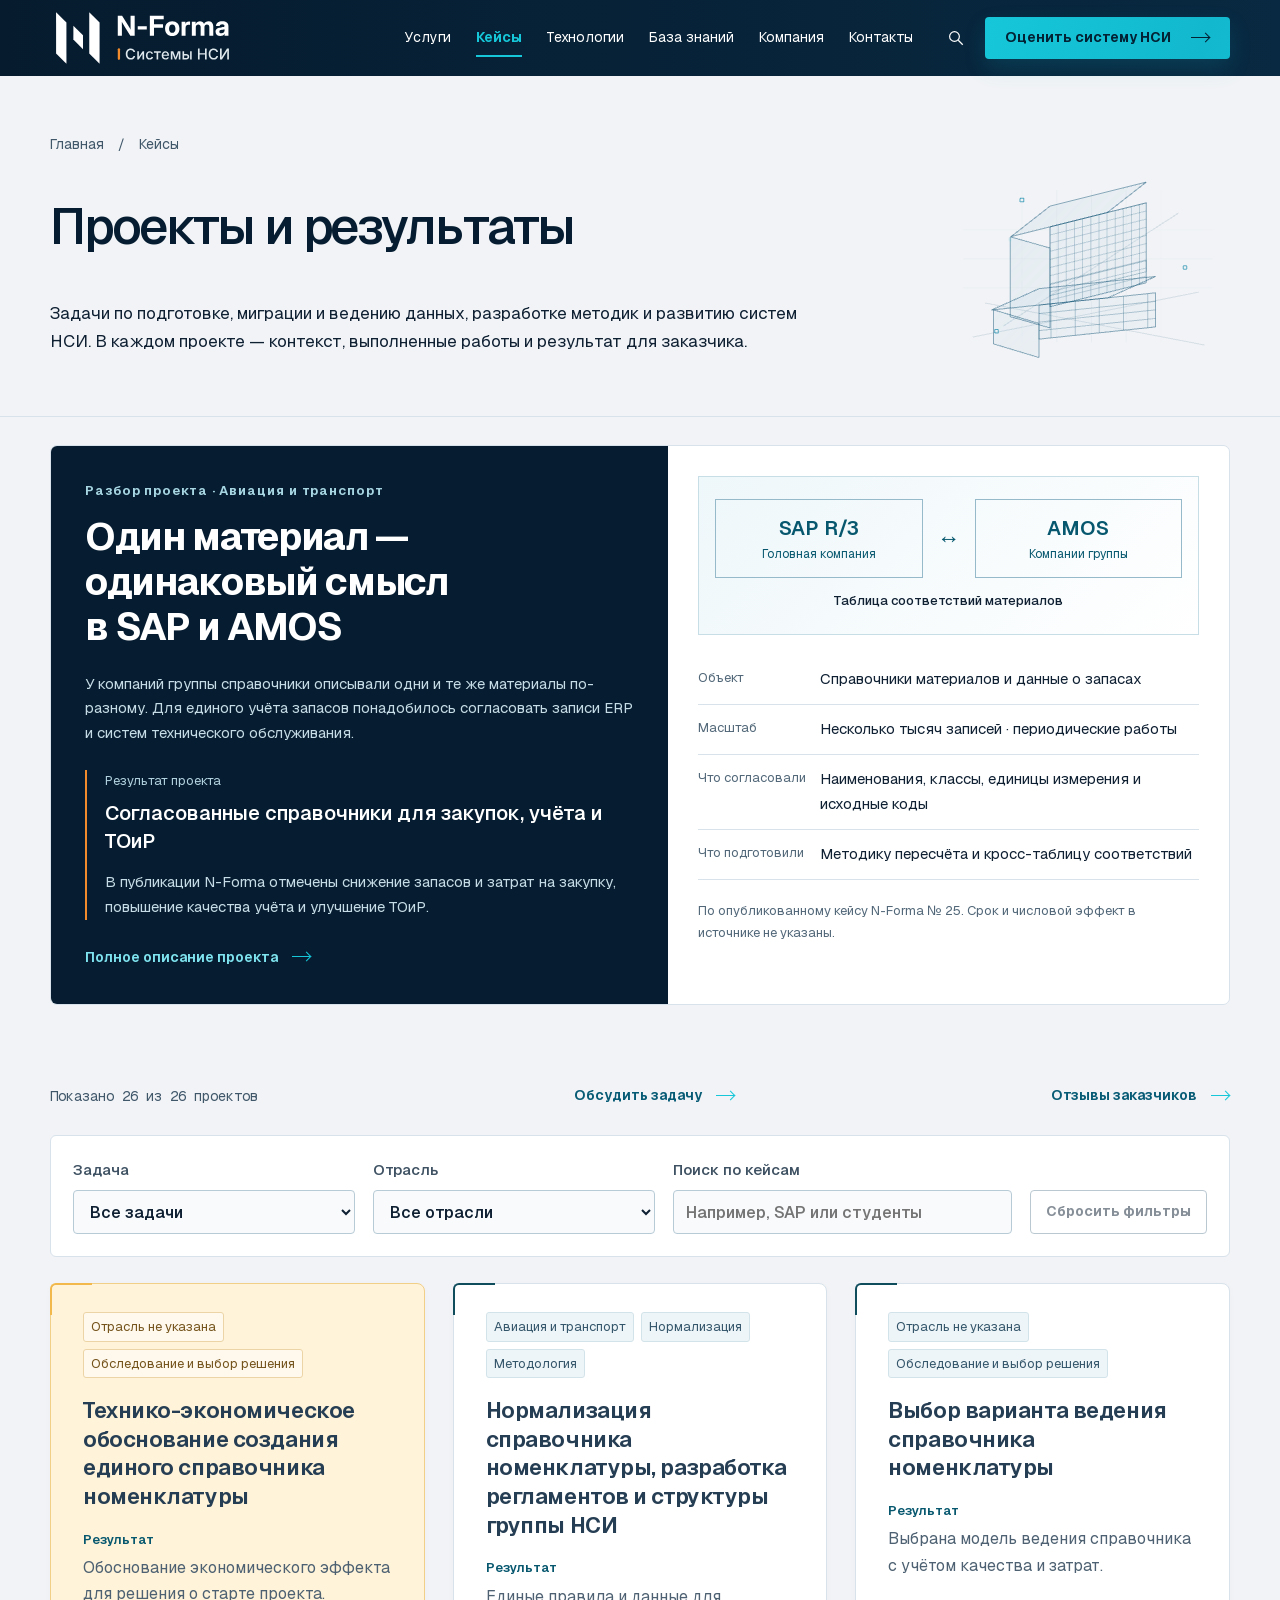
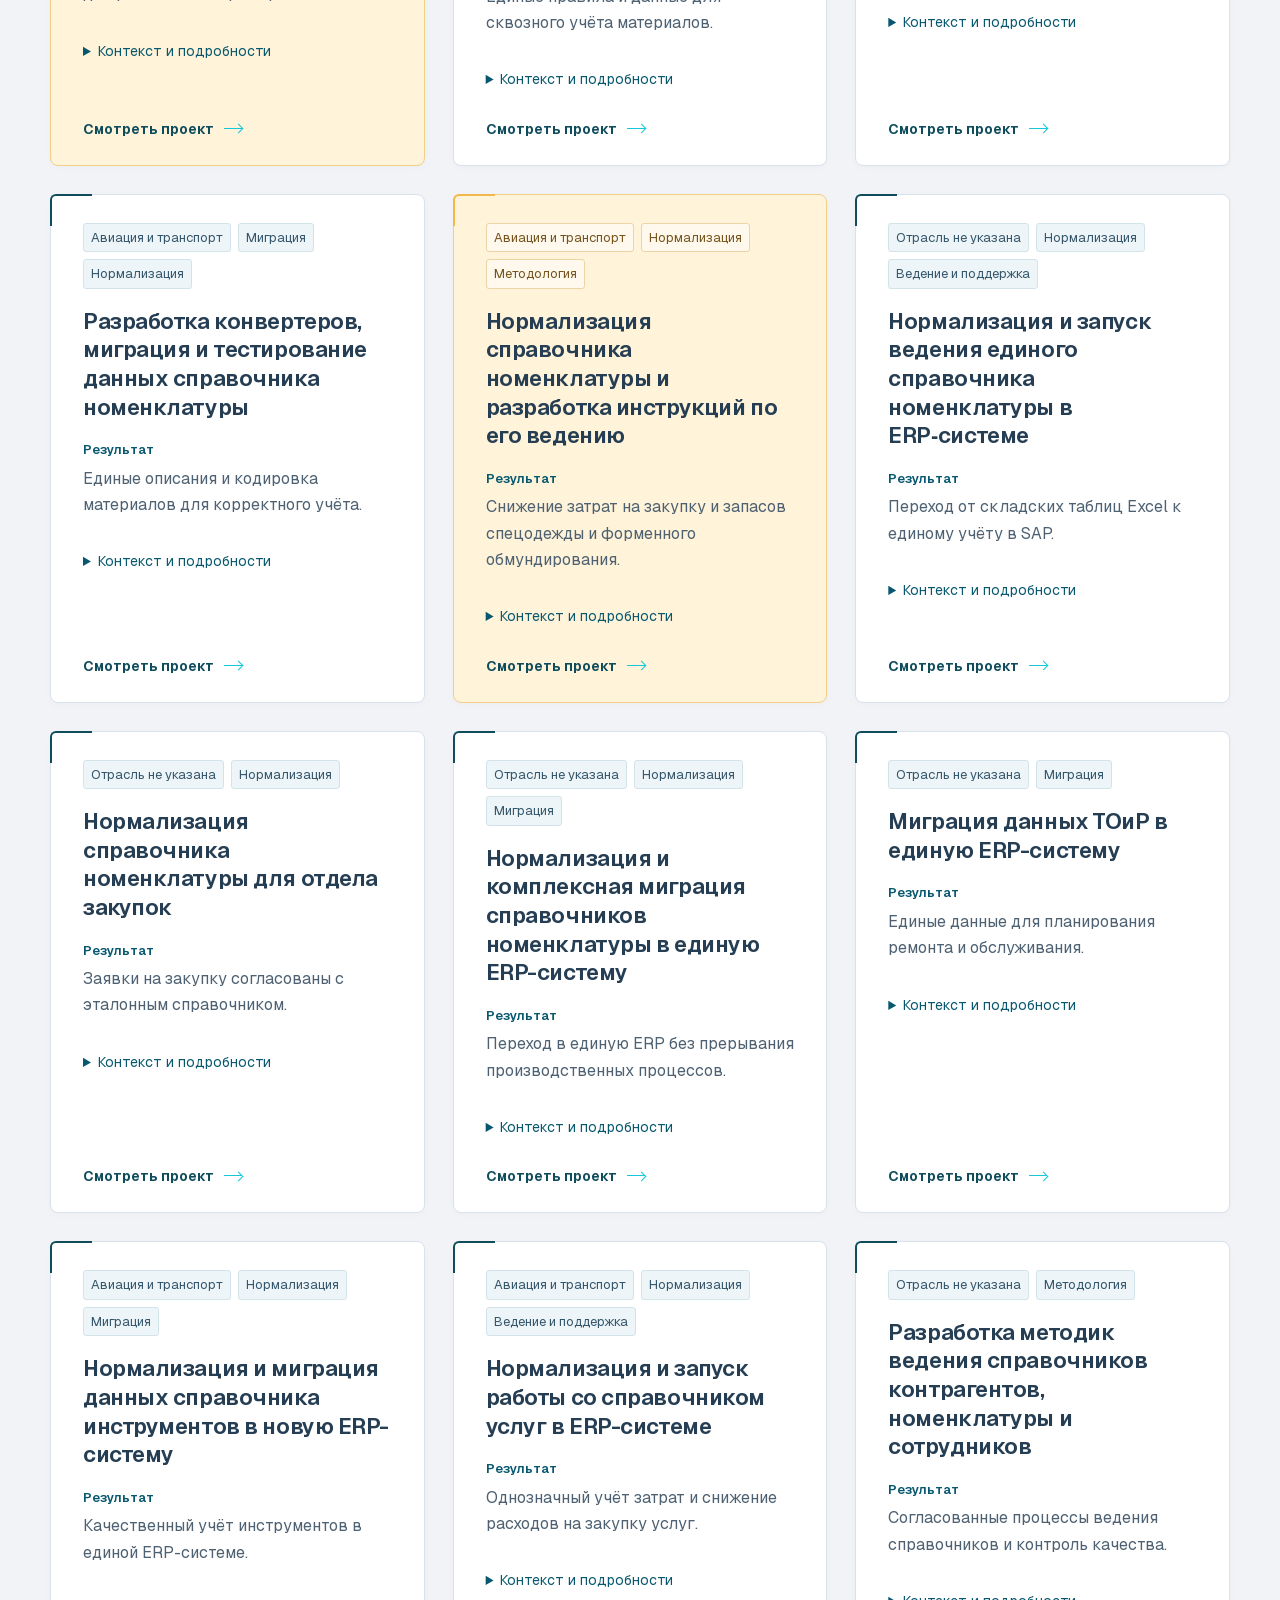
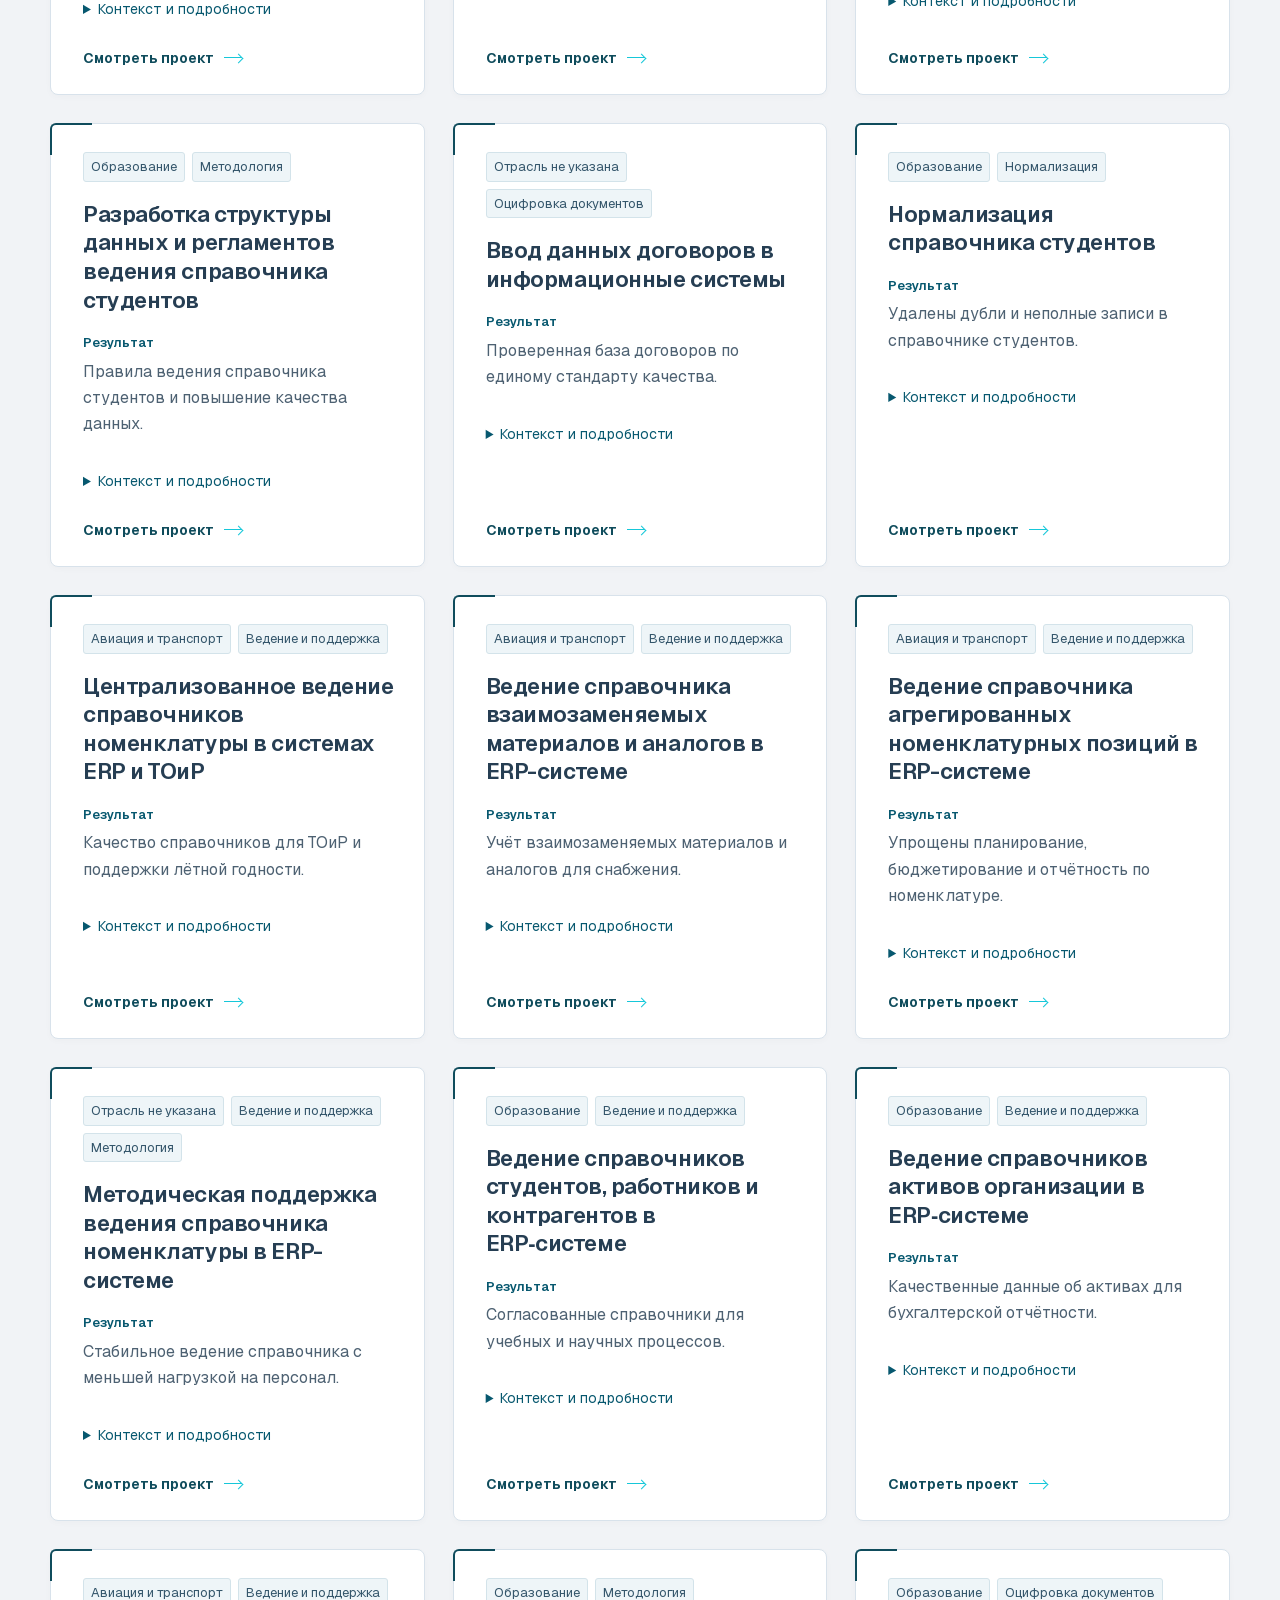
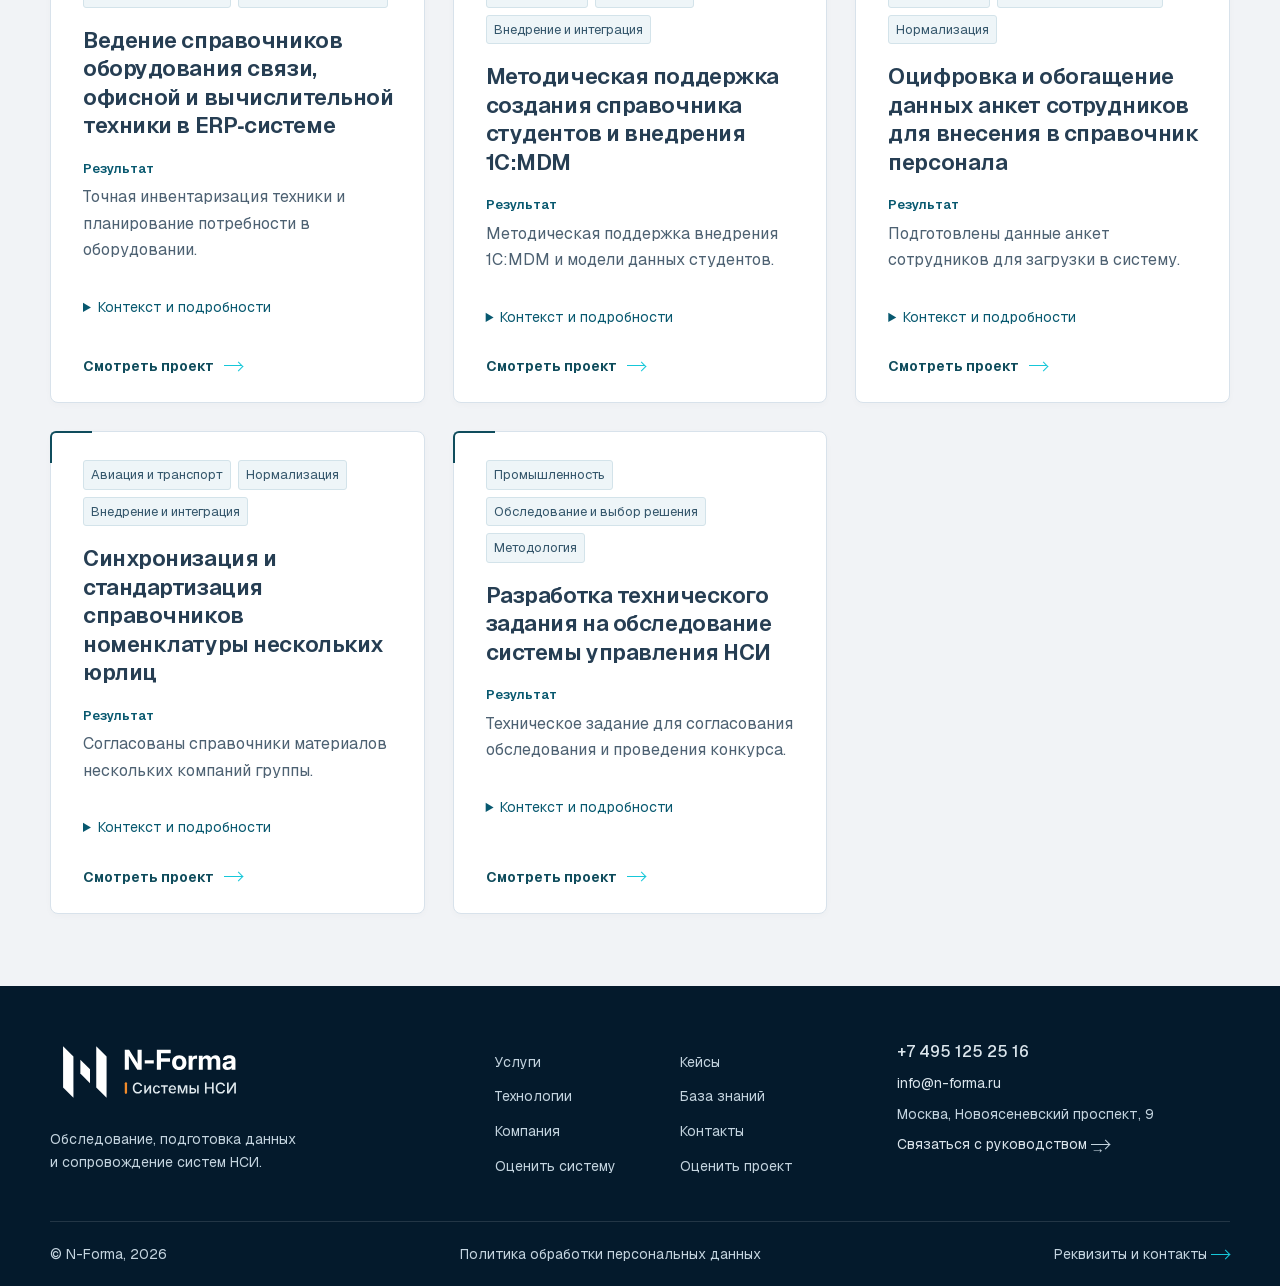
==== commit a6f6e5dd: "Update N-Forma website preview" ====
--- a/cases.html
+++ b/cases.html
@@ -11,9 +11,9 @@
 
   <link rel="icon" href="assets/favicon.svg" type="image/svg+xml">
 
-  <link rel="stylesheet" href="styles.css"><script src="data.js?v=9a1d4a9c62a0" defer></script><script src="site-interactions.js?v=9a1d4a9c62a0" defer></script><script src="main.js?v=9a1d4a9c62a0" defer></script>
+  <link rel="stylesheet" href="styles.css"><script src="data.js?v=2ec4bc994bda" defer></script><script src="site-interactions.js?v=2ec4bc994bda" defer></script><script src="main.js?v=2ec4bc994bda" defer></script>
 
-<link rel="stylesheet" href="arrow-alignment.css"><link rel="stylesheet" href="navigation-state.css"><link rel="stylesheet" href="brandbook-cards.css?v=e374d108e81b"><link rel="stylesheet" href="living-blueprint.css?v=c38be927a0c7"><script src="living-blueprint.js?v=c38be927a0c7" defer></script><link rel="stylesheet" href="section-blueprints.css?v=128b414342e8"><script src="section-blueprints-data.js?v=128b414342e8" defer></script><script src="section-blueprints.js?v=128b414342e8" defer></script><link rel="stylesheet" href="site-interactions.css?v=9a1d4a9c62a0"><link rel="stylesheet" href="research-enhancements.css?v=dbfac70f9c89"><script src="research-enhancements.js?v=dbfac70f9c89" defer></script></head>
+<link rel="stylesheet" href="arrow-alignment.css"><link rel="stylesheet" href="navigation-state.css"><link rel="stylesheet" href="brandbook-cards.css?v=e374d108e81b"><link rel="stylesheet" href="living-blueprint.css?v=c38be927a0c7"><script src="living-blueprint.js?v=c38be927a0c7" defer></script><link rel="stylesheet" href="section-blueprints.css?v=128b414342e8"><script src="section-blueprints-data.js?v=128b414342e8" defer></script><script src="section-blueprints.js?v=128b414342e8" defer></script><link rel="stylesheet" href="site-interactions.css?v=2ec4bc994bda"><link rel="stylesheet" href="research-enhancements.css?v=dbfac70f9c89"><script src="research-enhancements.js?v=dbfac70f9c89" defer></script></head>
 
 <body data-page="cases">
 
--- a/site-interactions.css
+++ b/site-interactions.css
@@ -10,7 +10,7 @@
 }
 :is(.normalization-section .section-heading h2,.process-section .section-heading h2)::before {
   width:min(700px,100%); height:clamp(230px,calc(100% + 110px),360px);
-  translate:0 var(--heading-grid-y,0px);
+  translate:var(--heading-grid-x,0px) var(--heading-grid-y,0px);
   transform:translateY(-42%); background:url("./heading-network-grid.svg") center / 100% 100% no-repeat;
 }
 :is(.normalization-section .section-heading h2,.process-section .section-heading h2)::after {
@@ -18,14 +18,14 @@
   translate:var(--heading-figure-x,0px) var(--heading-figure-y,0px);
   transform:translateY(-46%); background:url("./heading-network-large.svg") calc(100% + var(--heading-figure-growth-x,0px)) var(--heading-figure-anchor-y,center) / min(var(--heading-figure-size,330px),100%) auto no-repeat;
 }
-.process-section h2 { --heading-figure-x:24px; --heading-figure-y:-56px; --heading-grid-y:-48px; }
-.normalization-section h2 { --heading-figure-y:-48px; --heading-grid-y:-16px; --heading-figure-size:370px; --heading-figure-growth-x:40px; --heading-figure-anchor-y:4px; }
+.process-section h2 { --heading-figure-x:0px; --heading-figure-y:-126px; --heading-grid-y:-118px; }
+.normalization-section h2 { --heading-figure-y:-17px; --heading-grid-y:15px; --heading-grid-x:-37px; --heading-figure-size:370px; --heading-figure-growth-x:3px; --heading-figure-anchor-y:4px; }
 .partners-section .network-field { display:none; }
 .process-section h2::before,.process-section h2::after { filter:brightness(1.5); }
 .process-section .section-heading h2::before,
 .process-section .section-heading h2::after {
   left:auto;
-  right:calc(132px - clamp(120px,calc(35vw - 210px),240px));
+  right:calc(1.48em - 188px);
   width:370px;
   --heading-figure-x:0px;
 }
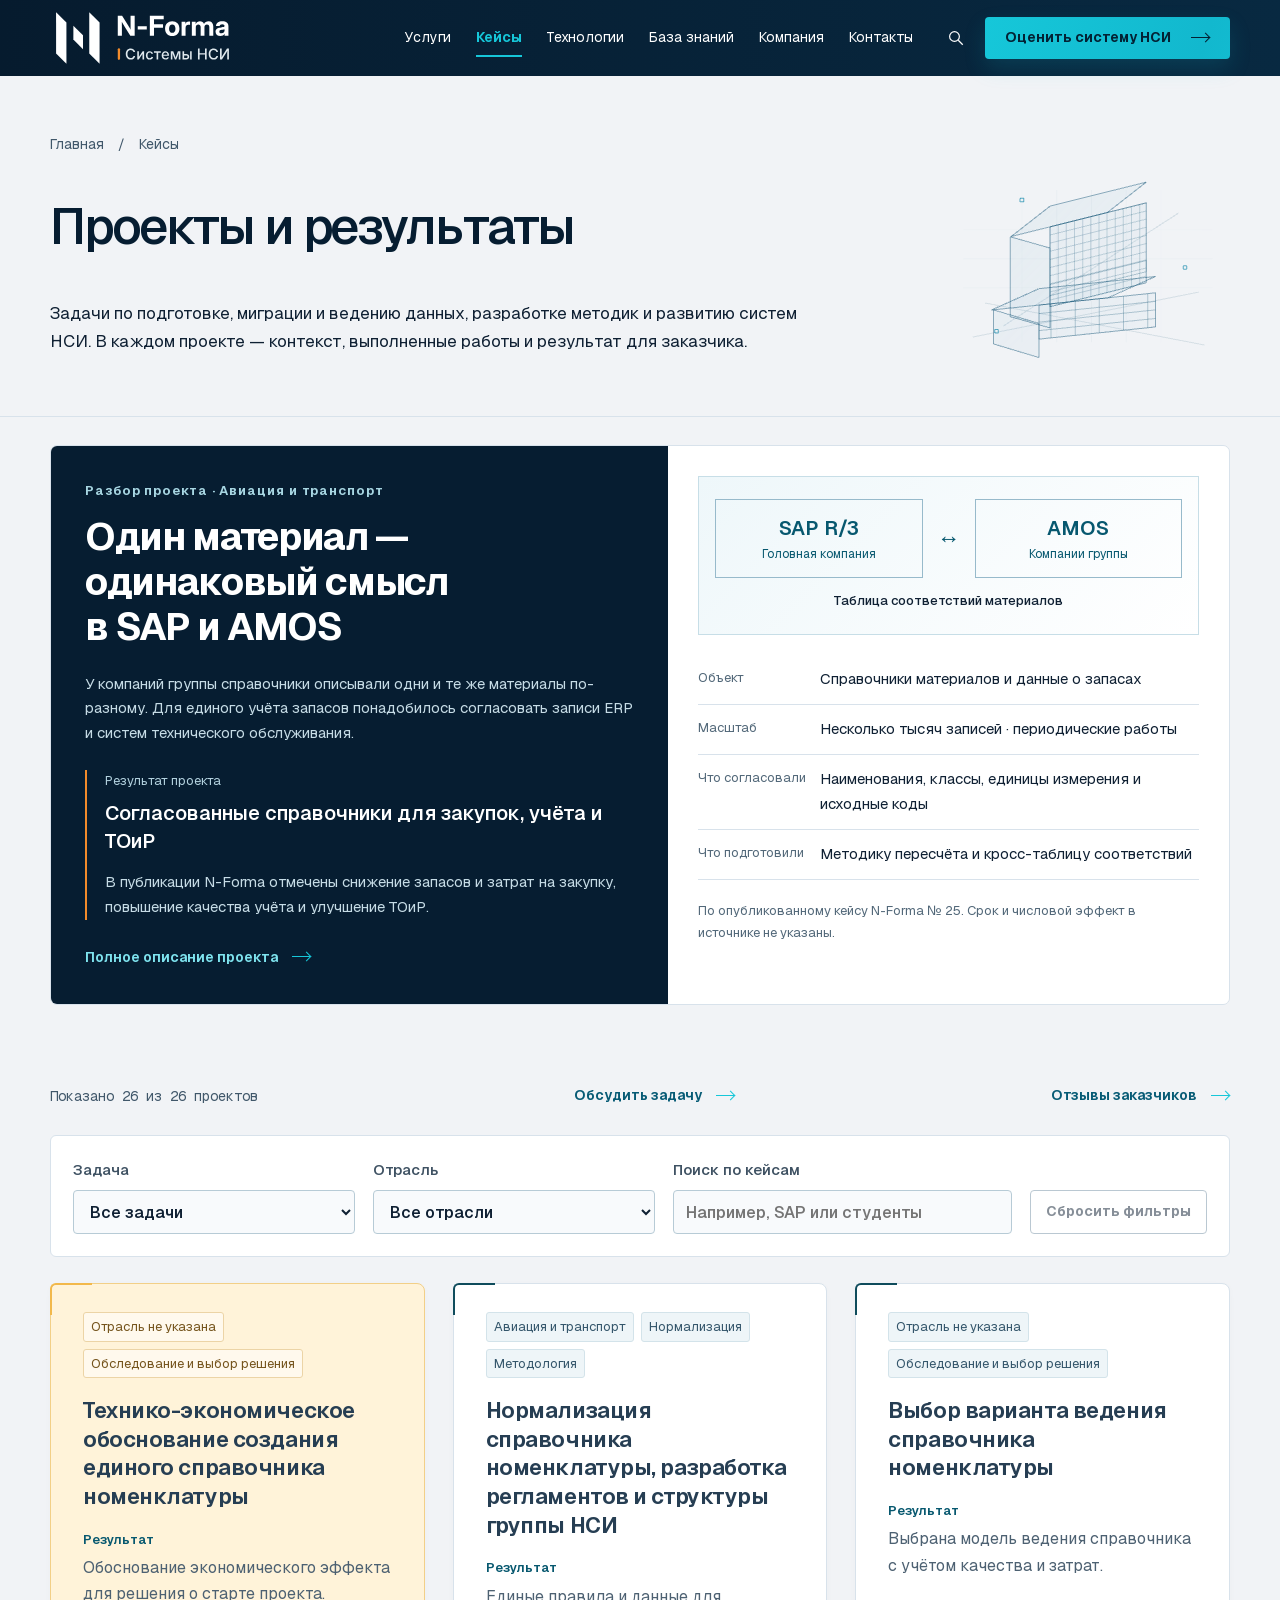
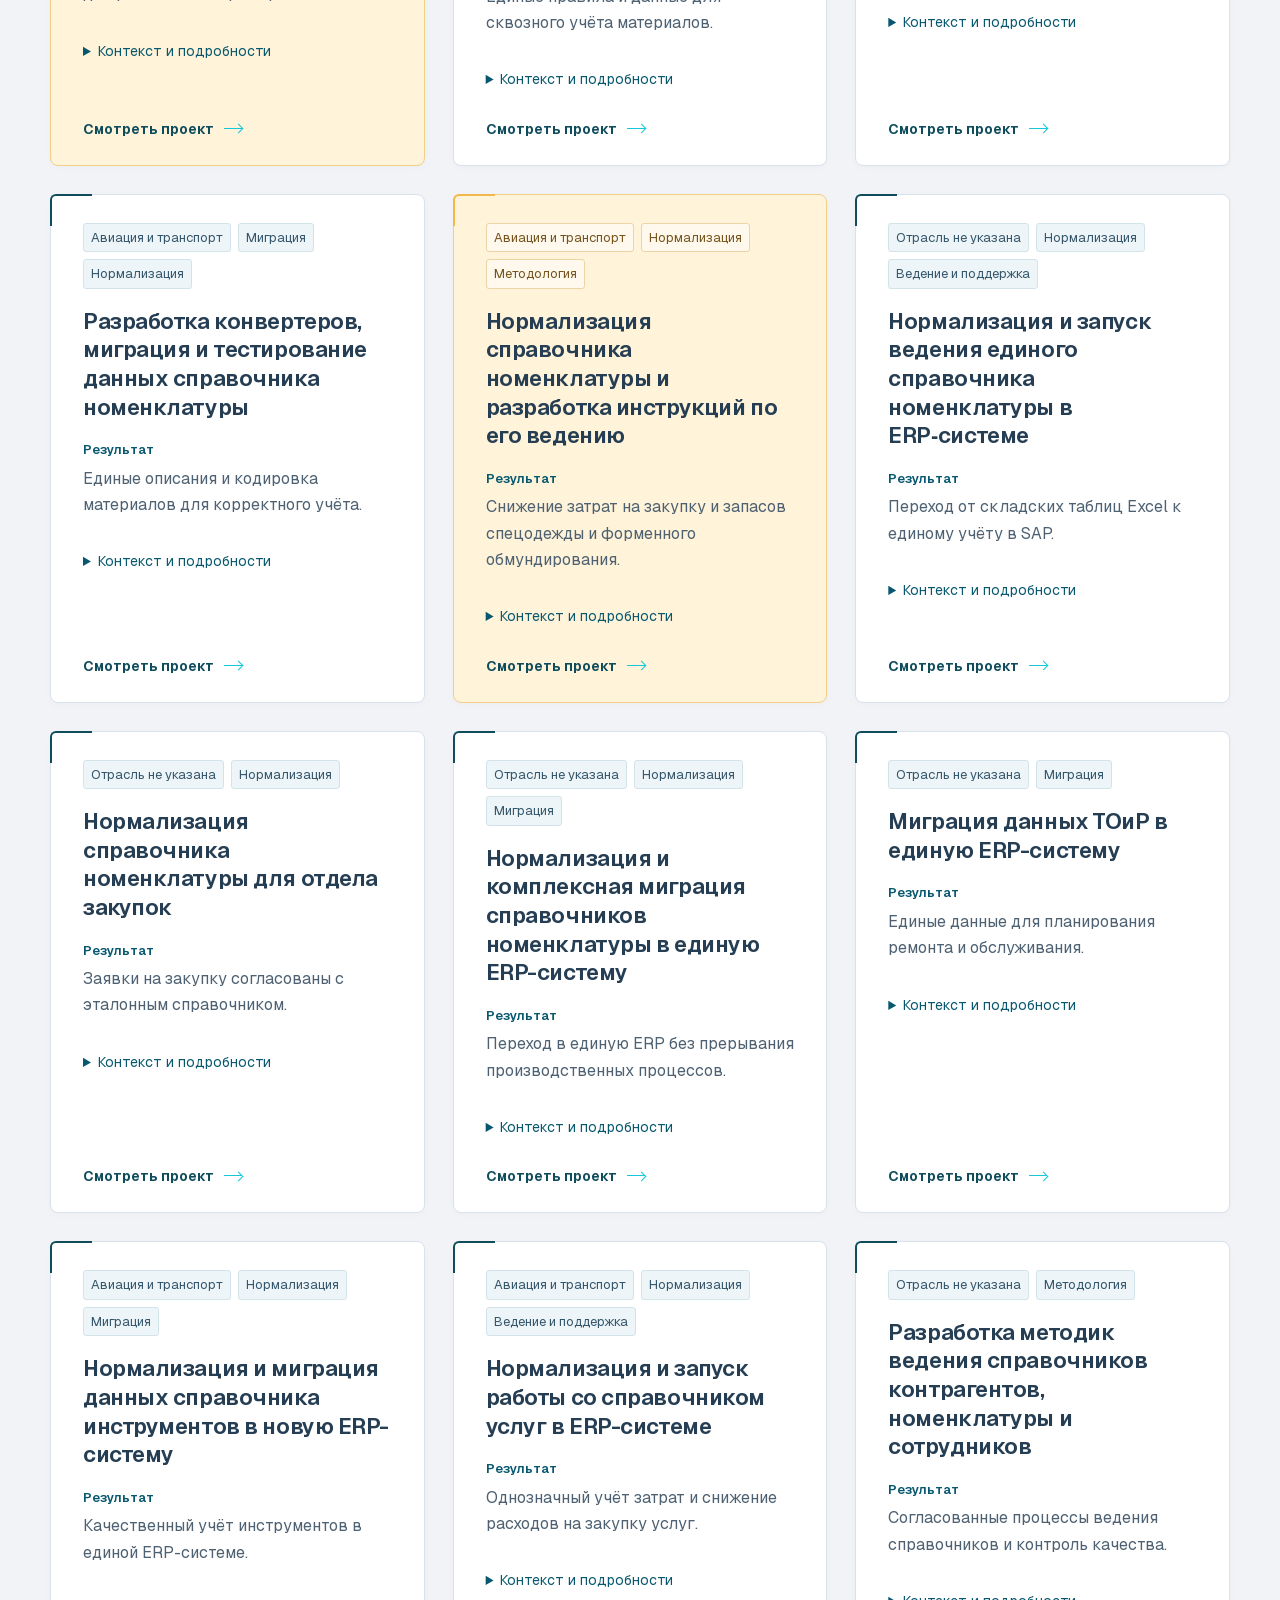
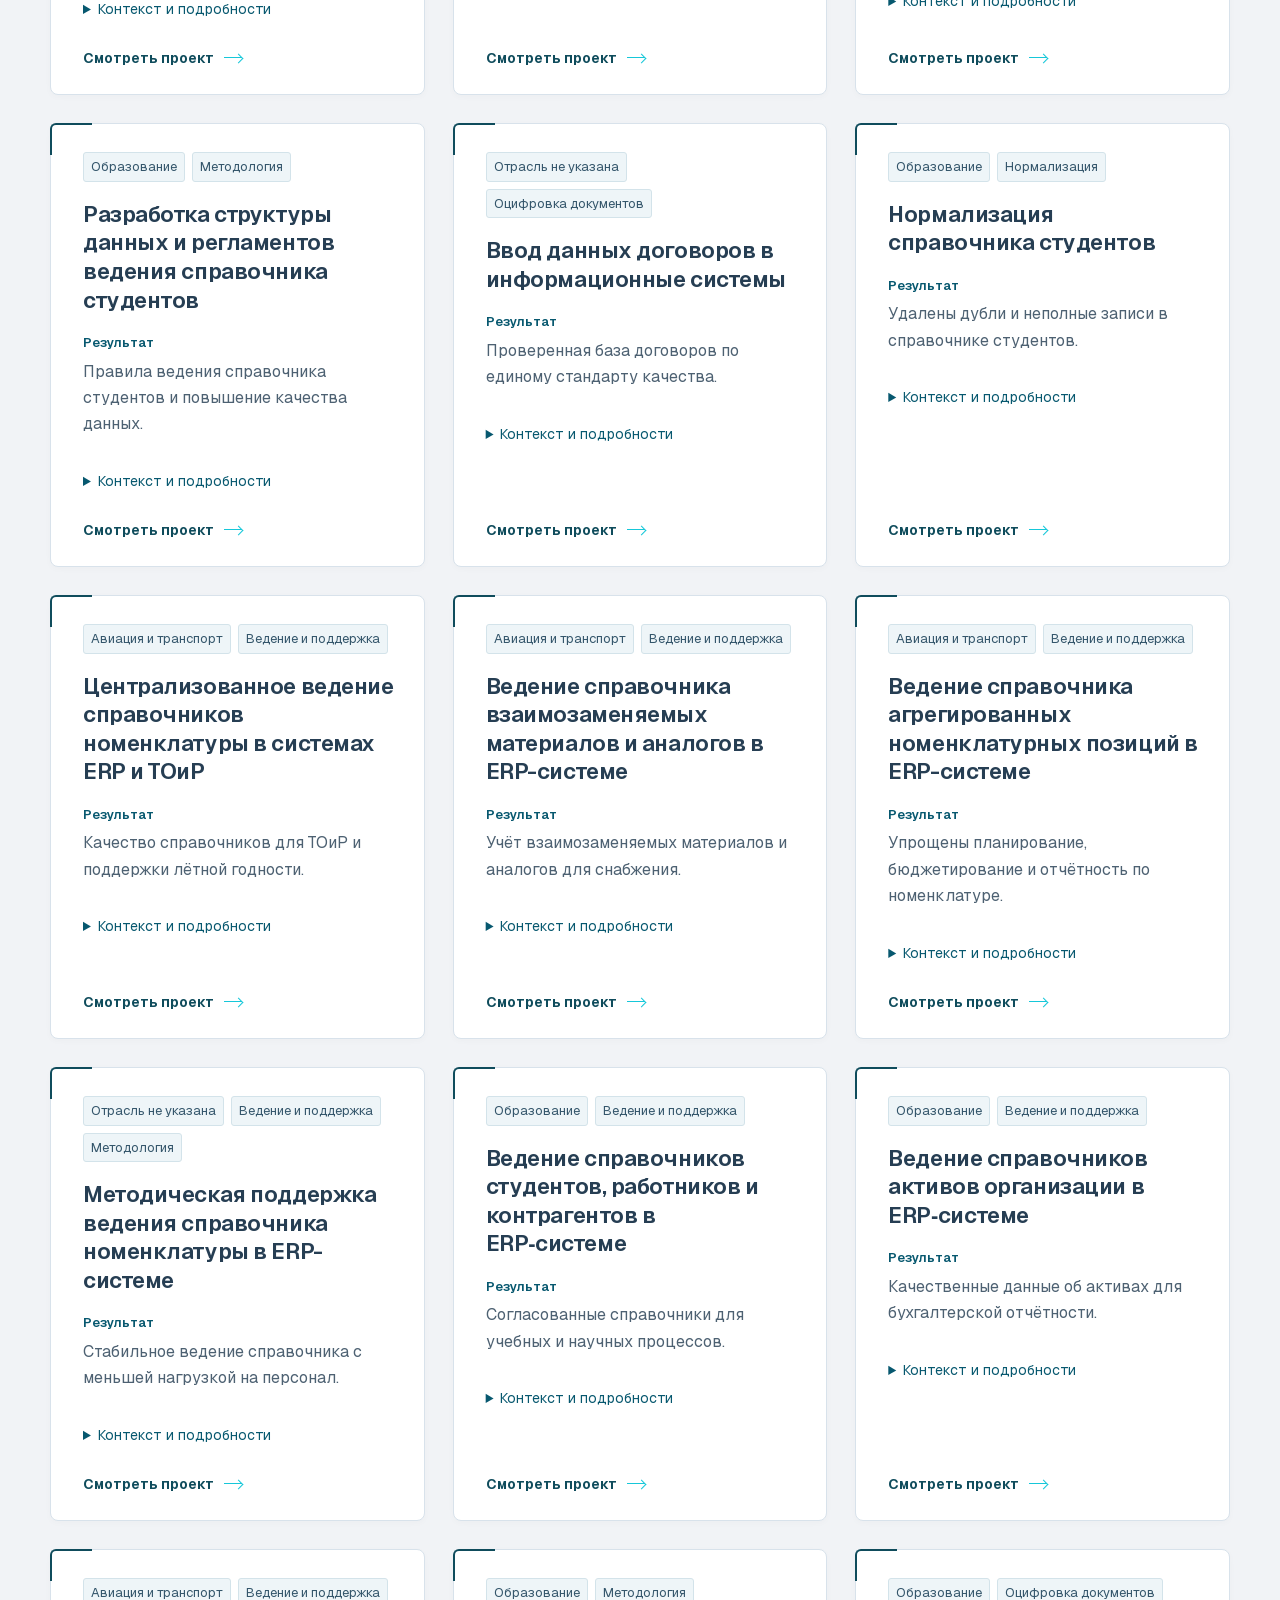
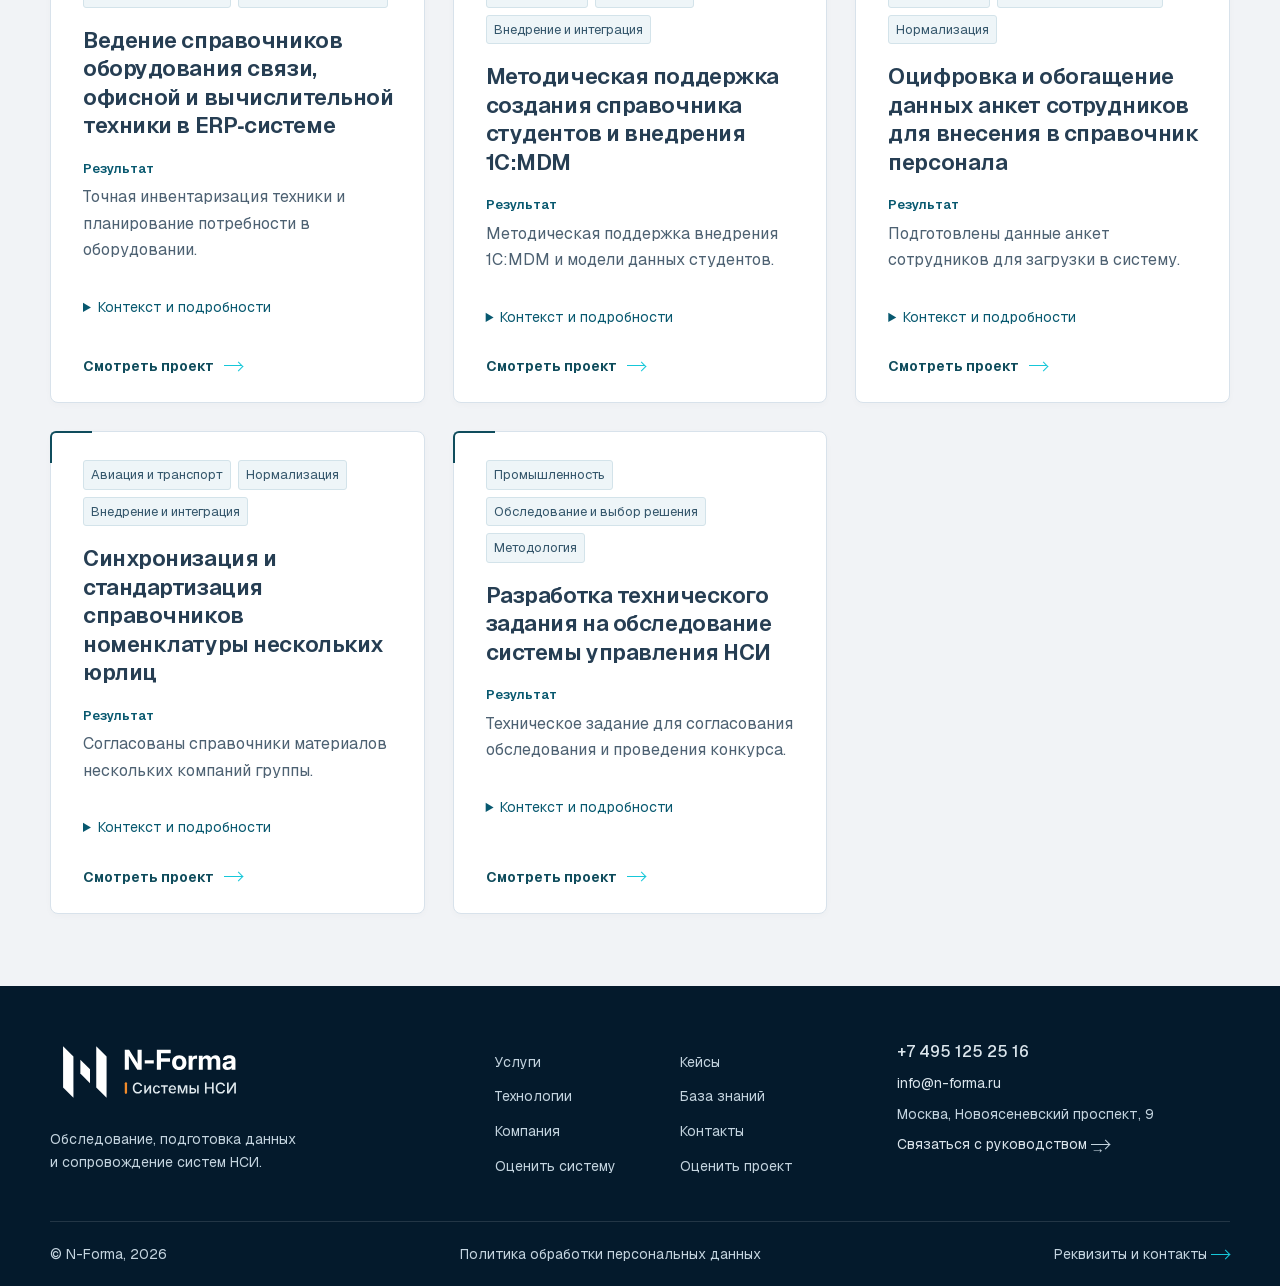
==== commit 9d77aae6: "Update N-Forma website preview" ====
--- a/cases.html
+++ b/cases.html
@@ -11,9 +11,9 @@
 
   <link rel="icon" href="assets/favicon.svg" type="image/svg+xml">
 
-  <link rel="stylesheet" href="styles.css"><script src="data.js?v=2ec4bc994bda" defer></script><script src="site-interactions.js?v=2ec4bc994bda" defer></script><script src="main.js?v=2ec4bc994bda" defer></script>
+  <link rel="stylesheet" href="styles.css"><script src="data.js?v=df709feb97b0" defer></script><script src="site-interactions.js?v=df709feb97b0" defer></script><script src="main.js?v=df709feb97b0" defer></script>
 
-<link rel="stylesheet" href="arrow-alignment.css"><link rel="stylesheet" href="navigation-state.css"><link rel="stylesheet" href="brandbook-cards.css?v=e374d108e81b"><link rel="stylesheet" href="living-blueprint.css?v=c38be927a0c7"><script src="living-blueprint.js?v=c38be927a0c7" defer></script><link rel="stylesheet" href="section-blueprints.css?v=128b414342e8"><script src="section-blueprints-data.js?v=128b414342e8" defer></script><script src="section-blueprints.js?v=128b414342e8" defer></script><link rel="stylesheet" href="site-interactions.css?v=2ec4bc994bda"><link rel="stylesheet" href="research-enhancements.css?v=dbfac70f9c89"><script src="research-enhancements.js?v=dbfac70f9c89" defer></script></head>
+<link rel="stylesheet" href="arrow-alignment.css"><link rel="stylesheet" href="navigation-state.css"><link rel="stylesheet" href="brandbook-cards.css?v=e374d108e81b"><link rel="stylesheet" href="living-blueprint.css?v=c38be927a0c7"><script src="living-blueprint.js?v=c38be927a0c7" defer></script><link rel="stylesheet" href="section-blueprints.css?v=128b414342e8"><script src="section-blueprints-data.js?v=128b414342e8" defer></script><script src="section-blueprints.js?v=128b414342e8" defer></script><link rel="stylesheet" href="site-interactions.css?v=df709feb97b0"><link rel="stylesheet" href="research-enhancements.css?v=dbfac70f9c89"><script src="research-enhancements.js?v=dbfac70f9c89" defer></script></head>
 
 <body data-page="cases">
 
--- a/site-interactions.css
+++ b/site-interactions.css
@@ -19,7 +19,7 @@
   transform:translateY(-46%); background:url("./heading-network-large.svg") calc(100% + var(--heading-figure-growth-x,0px)) var(--heading-figure-anchor-y,center) / min(var(--heading-figure-size,330px),100%) auto no-repeat;
 }
 .process-section h2 { --heading-figure-x:0px; --heading-figure-y:-126px; --heading-grid-y:-118px; }
-.normalization-section h2 { --heading-figure-y:-17px; --heading-grid-y:15px; --heading-grid-x:-37px; --heading-figure-size:370px; --heading-figure-growth-x:3px; --heading-figure-anchor-y:4px; }
+.normalization-section h2 { --heading-figure-x:79.25px; --heading-figure-y:-17px; --heading-grid-y:15px; --heading-grid-x:42.25px; --heading-figure-size:370px; --heading-figure-growth-x:3px; --heading-figure-anchor-y:4px; }
 .partners-section .network-field { display:none; }
 .process-section h2::before,.process-section h2::after { filter:brightness(1.5); }
 .process-section .section-heading h2::before,
